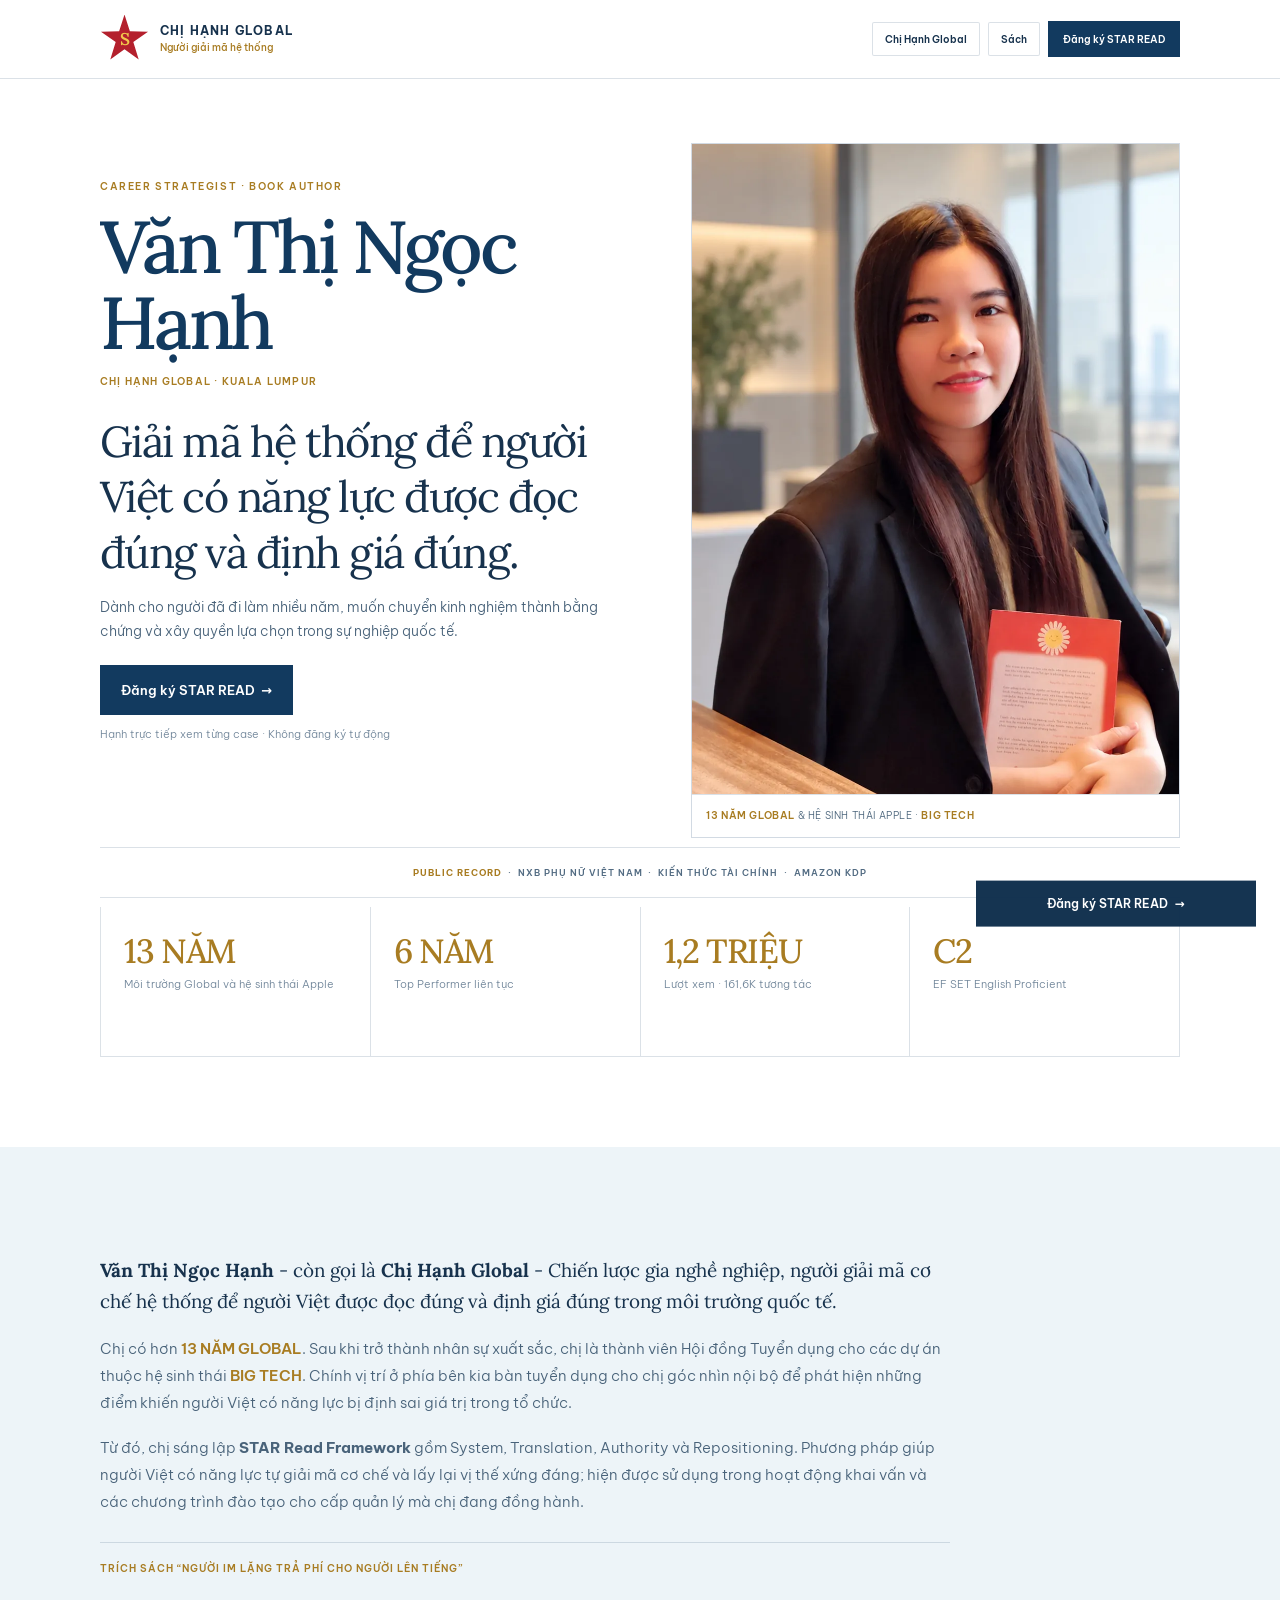
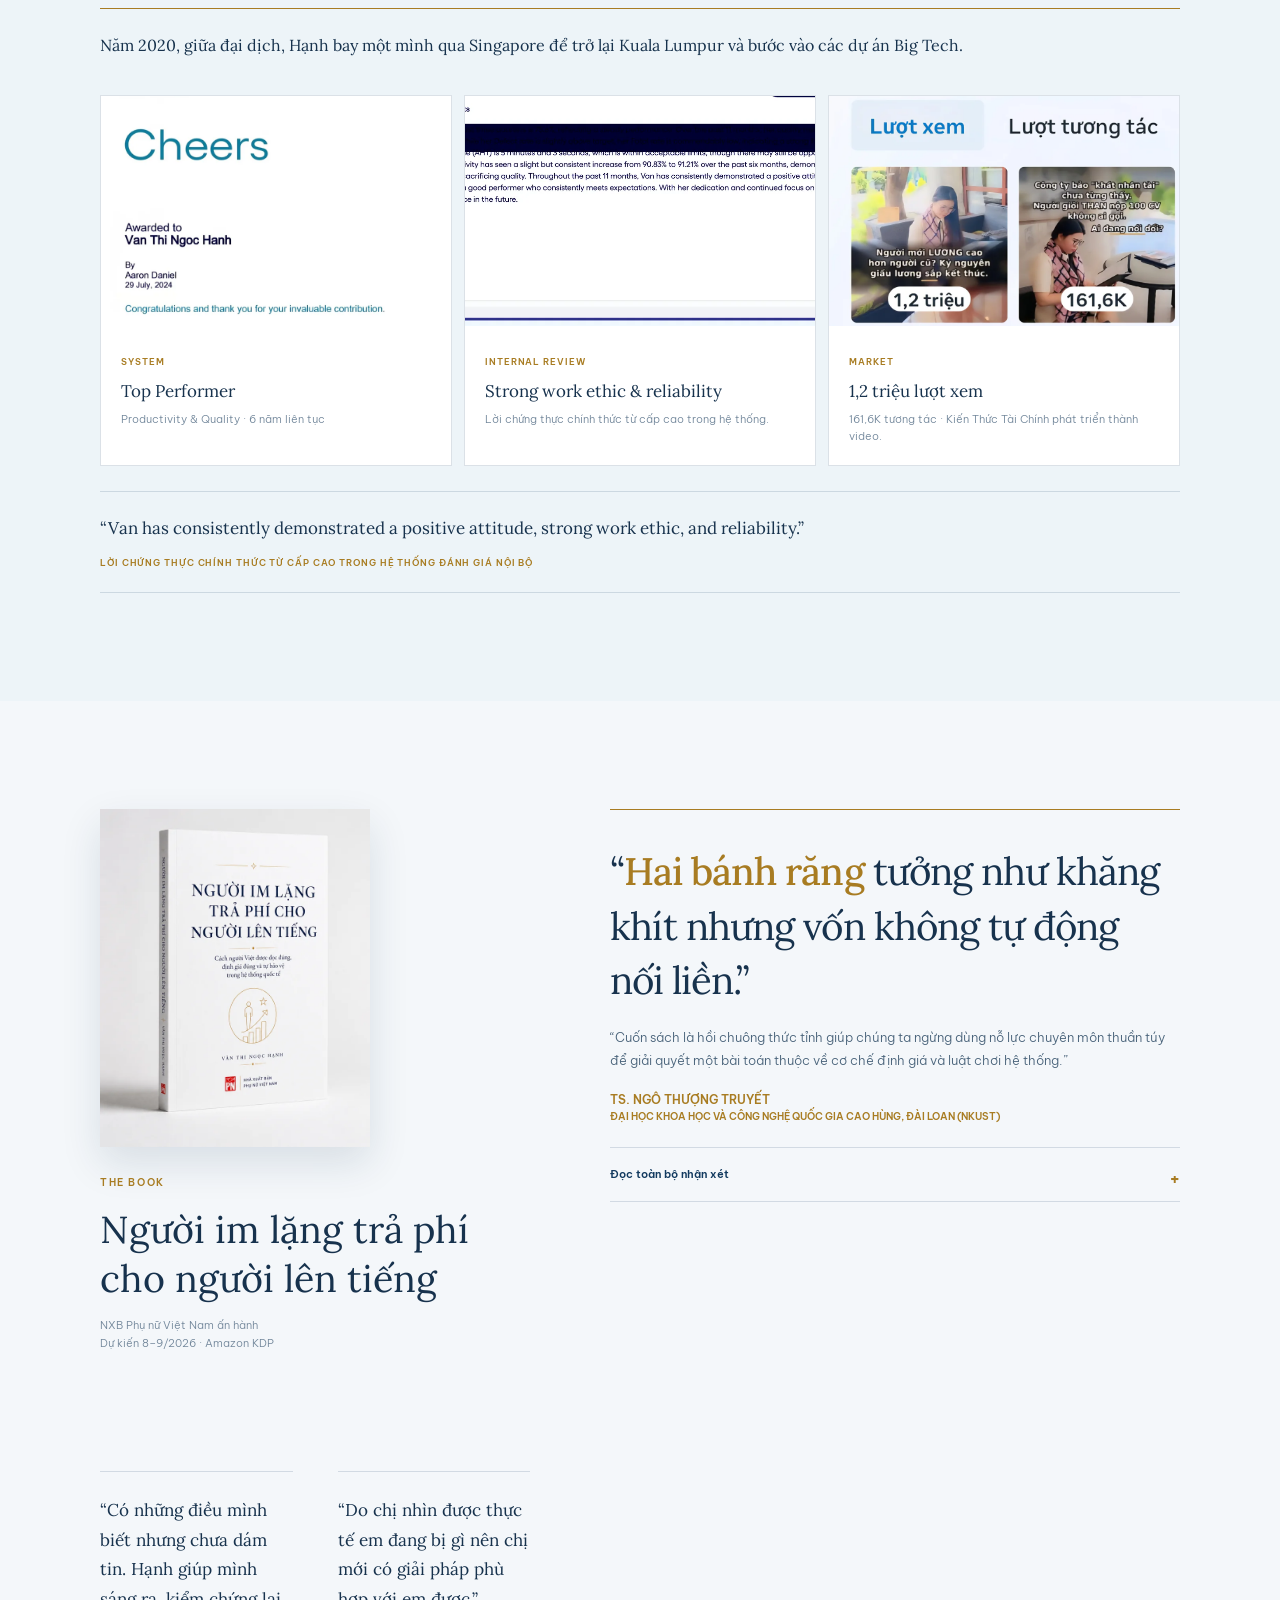
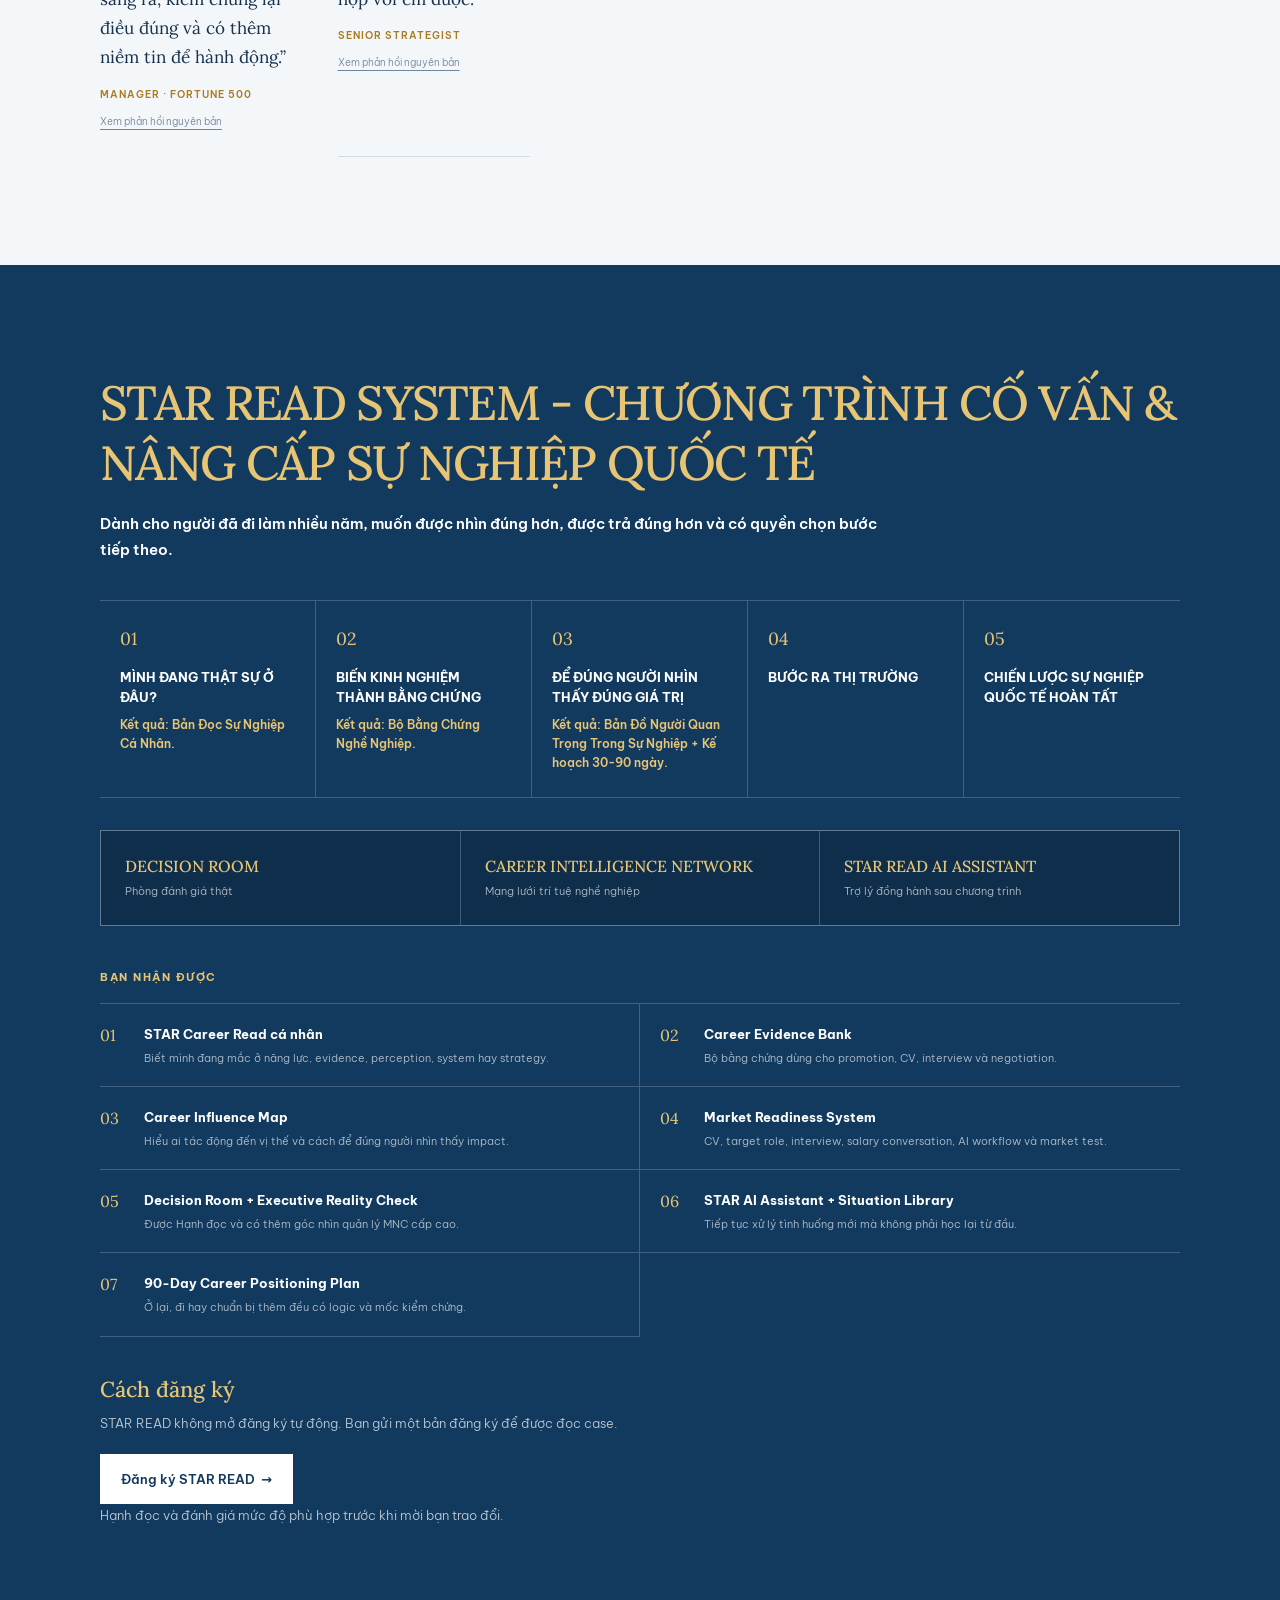
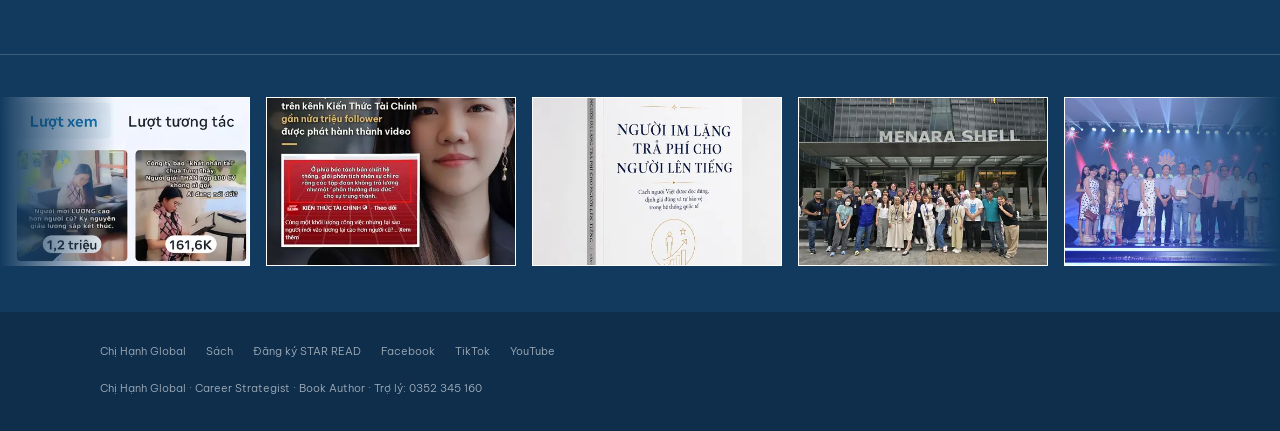
==== index.html @ fed4ba06 "Update index.html" ====
<!doctype html>
<html lang="vi">
  <head>
    <meta charset="utf-8" />
    <meta
      name="viewport"
      content="width=device-width,initial-scale=1,viewport-fit=cover"
    />
    <meta name="theme-color" content="#123A5F" />
    <title>Chị Hạnh Global · Career Strategist · Book Author</title>
    <meta
      name="description"
      content="Người giải mã cơ chế hệ thống để người Việt được đọc đúng và định giá đúng trong môi trường quốc tế."
    />
    <link rel="canonical" href="https://ngochanhvan.com/" />
    <link rel="icon" href="favicon.svg" type="image/svg+xml" />
    <link rel="icon" href="favicon.png" sizes="32x32" />
    <link rel="apple-touch-icon" href="apple-touch-icon.png" />
    <meta property="og:type" content="website" />
    <meta property="og:locale" content="vi_VN" />
    <meta property="og:site_name" content="Chị Hạnh Global" />
    <meta property="og:url" content="https://ngochanhvan.com/" />
    <meta
      property="og:title"
      content="Văn Thị Ngọc Hạnh · Chị Hạnh Global | Career Strategist"
    />
    <meta
      property="og:description"
      content="Người im lặng trả phí cho người lên tiếng. Cách người Việt được đọc đúng, định giá đúng và tự bảo vệ trong hệ thống quốc tế."
    />
    <meta property="og:image" content="https://ngochanhvan.com/og-image.jpg" />
    <meta property="og:image:width" content="1200" />
    <meta property="og:image:height" content="630" />
    <meta name="twitter:card" content="summary_large_image" />
    <link rel="preload" as="image" href="CHAN%20DUNG%20CUOI%20CUNG.webp" fetchpriority="high" />
    <link rel="preconnect" href="https://fonts.googleapis.com" />
    <link rel="preconnect" href="https://fonts.gstatic.com" crossorigin />
    <link
      href="https://fonts.googleapis.com/css2?family=Be+Vietnam+Pro:wght@300;400;500;600&family=Lora:ital,wght@0,400;0,500;1,400&display=swap"
      rel="stylesheet"
    />
    <style>
      :root {
        --navy: #123a5f;
        --deep: #0e2e4c;
        --blue: #edf4f8;
        --wash: #f4f7fa;
        --ink: #17324d;
        --body: #49637a;
        --muted: #71869a;
        --gold: #a87c22;
        --gold2: #e7c574;
        --red: #b4202d;
        --yellow: #f2c94c;
        --line: rgba(18, 58, 95, 0.15);
        --serif: "Lora", Georgia, serif;
        --sans: "Be Vietnam Pro", system-ui, sans-serif;
      }

      * {
        box-sizing: border-box;
      }

      html {
        scroll-behavior: smooth;
        -webkit-text-size-adjust: 100%;
      }

      body {
        margin: 0;
        background: #fff;
        color: var(--ink);
        font: 300 16px/1.7 var(--sans);
        -webkit-font-smoothing: antialiased;
        overflow-x: hidden;
      }

      img {
        display: block;
        max-width: 100%;
      }

      a {
        color: inherit;
      }

      :focus-visible {
        outline: 2px solid var(--gold);
        outline-offset: 3px;
      }

      .shell {
        width: min(calc(100% - 38px), 1080px);
        margin: auto;
      }

      .section {
        padding: 72px 0;
      }

      .eyebrow {
        margin: 0 0 14px;
        color: var(--gold);
        font-size: 10px;
        font-weight: 600;
        letter-spacing: 0.16em;
        text-transform: uppercase;
      }

      .title {
        margin: 0;
        font: 400 clamp(1.65rem, 7vw, 3.2rem) / 1.2 var(--serif);
        letter-spacing: -0.035em;
      }

      .lead {
        max-width: 700px;
        margin: 17px 0 0;
        color: var(--body);
        font-size: 14px;
      }

      .gold {
        color: var(--gold);
        font-weight: 600;
      }

      .btn {
        display: inline-flex;
        align-items: center;
        justify-content: center;
        min-height: 50px;
        padding: 0 20px;
        background: var(--navy);
        border: 1px solid var(--navy);
        color: #fff;
        text-decoration: none;
        font-size: 13px;
        font-weight: 600;
        white-space: nowrap;
        transition: 0.2s;
      }

      .btn:hover {
        background: #fff;
        color: var(--navy);
      }

      .navbtn {
        display: inline-flex;
        align-items: center;
        justify-content: center;
        min-height: 34px;
        padding: 0 12px;
        border: 1px solid var(--line);
        background: #fff;
        text-decoration: none;
        border-radius: 2px;
        font-size: 10px;
        font-weight: 600;
        white-space: nowrap;
      }

      .header {
        position: sticky;
        top: 0;
        z-index: 60;
        background: rgba(255, 255, 255, 0.97);
        backdrop-filter: blur(12px);
        border-bottom: 1px solid var(--line);
      }

      .head {
        min-height: 70px;
        display: flex;
        align-items: center;
        justify-content: space-between;
        gap: 12px;
      }

      .logo {
        display: flex;
        align-items: center;
        gap: 11px;
        text-decoration: none;
      }

      .star {
        position: relative;
        flex: 0 0 44px;
        width: 44px;
        height: 44px;
        background: var(--red);
        clip-path: polygon(
          50% 0,
          61% 34%,
          98% 35%,
          68% 56%,
          79% 92%,
          50% 71%,
          21% 92%,
          32% 56%,
          2% 35%,
          39% 34%
        );
        filter: drop-shadow(0 4px 7px rgba(180, 32, 45, 0.15));
      }

      .star:after {
        content: "S";
        position: absolute;
        inset: 0;
        display: grid;
        place-items: center;
        color: var(--yellow);
        font: 600 17px/1 var(--serif);
      }

      .brand strong {
        display: block;
        font-size: 11px;
        line-height: 1.2;
        letter-spacing: 0.1em;
      }

      .brand small {
        display: block;
        margin-top: 4px;
        color: var(--gold);
        font-size: 9px;
        line-height: 1.2;
        font-weight: 500;
      }

      .desktop {
        display: none;
        align-items: center;
        gap: 8px;
      }

      .desktop .btn {
        min-height: 36px;
        padding: 0 14px;
        font-size: 10px;
      }

      .mobile {
        display: flex;
        gap: 7px;
        overflow-x: auto;
        padding: 8px 19px 9px;
        border-top: 1px solid var(--line);
        scrollbar-width: none;
      }

      .mobile::-webkit-scrollbar {
        display: none;
      }

      .mobile .navbtn:last-child {
        background: var(--navy);
        border-color: var(--navy);
        color: #fff;
      }

      .hero {
        padding: 42px 0 0;
      }

      .hero-grid {
        display: grid;
        gap: 30px;
      }

      .hero-copy {
        padding-bottom: 2px;
      }

      .hero-name {
        margin: 0;
        color: var(--navy);
        font: 500 clamp(2rem, 9vw, 4.6rem) / 1.03 var(--serif);
        letter-spacing: -0.05em;
      }

      .role {
        margin: 12px 0 0;
        color: var(--gold);
        font-size: 10px;
        font-weight: 600;
        letter-spacing: 0.12em;
        text-transform: uppercase;
      }

      .hero-title {
        margin: 24px 0 0;
        font: 400 clamp(1.4rem, 6vw, 2.7rem) / 1.28 var(--serif);
        letter-spacing: -0.035em;
      }

      .hero-text {
        margin: 16px 0 0;
        color: var(--body);
        font-size: 14px;
      }

      .hero .btn {
        margin-top: 22px;
      }

      .micro {
        margin: 10px 0 0;
        color: var(--muted);
        font-size: 11px;
      }

      .portrait {
        margin: 0;
        border: 1px solid var(--line);
        background: var(--wash);
      }

      .portrait img {
        width: 100%;
        height: 470px;
        object-fit: cover;
        object-position: 50% 34%;
      }

      .portrait figcaption {
        padding: 13px 14px;
        border-top: 1px solid var(--line);
        background: #fff;
        color: var(--body);
        font-size: 10px;
        line-height: 1.55;
        text-transform: uppercase;
        letter-spacing: 0.06em;
      }

      .authority {
        padding: 0 0 68px;
      }

      .press {
        padding: 17px 0;
        border-top: 1px solid var(--line);
        border-bottom: 1px solid var(--line);
        text-align: center;
        color: #526b82;
        font-size: 9px;
        font-weight: 600;
        line-height: 1.7;
        letter-spacing: 0.11em;
        text-transform: uppercase;
      }

      .press b {
        color: var(--gold);
      }

      .metrics {
        display: grid;
        grid-template-columns: 1fr 1fr;
        border-left: 1px solid var(--line);
      }

      .metric {
        min-height: 122px;
        padding: 20px 15px;
        border-right: 1px solid var(--line);
        border-bottom: 1px solid var(--line);
      }

      .metric b {
        display: block;
        color: var(--gold);
        font: 500 1.66rem/1 var(--serif);
        letter-spacing: -0.04em;
      }

      .metric span {
        display: block;
        margin-top: 9px;
        color: var(--muted);
        font-size: 11px;
        line-height: 1.5;
      }

      .background {
        background: var(--blue);
      }

      .bio {
        max-width: 850px;
      }

      .bio p {
        margin: 0 0 18px;
        color: var(--body);
        font-size: 15px;
        line-height: 1.8;
      }

      .bio p:first-of-type {
        font: 400 1.18rem/1.65 var(--serif);
        color: var(--ink);
      }

      .source {
        margin-top: 27px !important;
        padding-top: 17px;
        border-top: 1px solid var(--line);
        color: var(--gold) !important;
        font-size: 10px !important;
        font-weight: 600;
        letter-spacing: 0.1em;
        text-transform: uppercase;
      }

      .memory {
        margin: 30px 0 0;
        padding-top: 23px;
        border-top: 1px solid var(--gold);
        font: 400 1rem/1.7 var(--serif);
      }

      .proofs {
        display: grid;
        gap: 12px;
        margin-top: 36px;
      }

      .proof {
        display: grid;
        grid-template-columns: 38% 1fr;
        min-height: 150px;
        border: 1px solid var(--line);
        background: #fff;
      }

      .proof img {
        width: 100%;
        height: 100%;
        object-fit: cover;
      }

      .proof-copy {
        padding: 16px;
      }

      .proof-copy small {
        color: var(--gold);
        font-size: 9px;
        font-weight: 600;
        letter-spacing: 0.1em;
        text-transform: uppercase;
      }

      .proof-copy b {
        display: block;
        margin-top: 7px;
        font: 400 1.06rem/1.38 var(--serif);
      }

      .proof-copy p {
        margin: 7px 0 0;
        color: var(--muted);
        font-size: 11px;
        line-height: 1.55;
      }

      .internal {
        margin: 25px 0 0;
        padding: 22px 0;
        border-top: 1px solid var(--line);
        border-bottom: 1px solid var(--line);
      }

      .internal p {
        margin: 0;
        font: 400 1.06rem/1.7 var(--serif);
      }

      .internal cite {
        display: block;
        margin-top: 12px;
        color: var(--gold);
        font-size: 9px;
        font-style: normal;
        font-weight: 600;
        letter-spacing: 0.1em;
        text-transform: uppercase;
      }

      .book {
        background: var(--wash);
      }

      .book-layout {
        display: grid;
        gap: 34px;
      }

      .book-head {
        display: grid;
        grid-template-columns: 42% 1fr;
        gap: 20px;
        align-items: start;
      }

      .cover {
        box-shadow: 0 16px 38px rgba(14, 46, 76, 0.12);
      }

      .book-title {
        margin: 0;
        font: 400 clamp(1.25rem, 5.2vw, 2.35rem) / 1.32 var(--serif);
      }

      .book-meta {
        margin: 12px 0 0;
        color: var(--muted);
        font-size: 11px;
        line-height: 1.7;
      }

      .academic {
        padding-top: 28px;
        border-top: 1px solid var(--gold);
      }

      .pull {
        margin: 0;
        font: 400 clamp(1.4rem, 5.8vw, 2.4rem) / 1.42 var(--serif);
        letter-spacing: -0.025em;
      }

      .pull strong {
        color: var(--gold);
        font-weight: 500;
      }

      .excerpt {
        margin: 18px 0 0;
        color: var(--body);
        font-size: 13px;
        line-height: 1.78;
      }

      .attr {
        margin: 19px 0 0;
      }

      .attr strong,
      .attr span {
        display: block;
        color: var(--gold);
        font-size: 12px;
        line-height: 1.55;
        font-weight: 600;
      }

      .attr span {
        font-size: 10px;
      }

      details {
        margin-top: 22px;
        border-top: 1px solid var(--line);
        border-bottom: 1px solid var(--line);
      }

      summary {
        padding: 17px 0;
        cursor: pointer;
        list-style: none;
        color: var(--navy);
        font-size: 11px;
        font-weight: 600;
      }

      summary::-webkit-details-marker {
        display: none;
      }

      summary:after {
        content: "+";
        float: right;
        color: var(--gold);
        font-size: 18px;
      }

      details[open] summary:after {
        content: "−";
      }

      .review {
        padding: 0 0 22px;
        color: var(--body);
        font-size: 13px;
        line-height: 1.78;
      }

      .review p {
        margin: 0 0 15px;
      }

      .feedbacks {
        display: grid;
        gap: 15px;
        margin-top: 38px;
      }

      .feedback {
        padding: 24px 0;
        border-top: 1px solid var(--line);
      }

      .feedback:last-child {
        border-bottom: 1px solid var(--line);
      }

      .feedback blockquote {
        margin: 0;
        font: 400 1.07rem/1.72 var(--serif);
      }

      .feedback small {
        display: block;
        margin-top: 13px;
        color: var(--gold);
        font-size: 10px;
        font-weight: 600;
        letter-spacing: 0.1em;
        text-transform: uppercase;
      }

      .feedback a {
        display: inline-block;
        margin-top: 10px;
        color: var(--muted);
        font-size: 10px;
        text-underline-offset: 4px;
      }

      .offer {
        background: var(--navy);
        color: #fff;
      }

      .offer .eyebrow {
        color: var(--gold2);
      }

      .offer .lead {
        color: rgba(255, 255, 255, 0.74);
      }

      .promise {
        display: grid;
        margin: 30px 0;
        border-top: 1px solid rgba(255, 255, 255, 0.2);
      }

      .promise div {
        padding: 19px 0;
        border-bottom: 1px solid rgba(255, 255, 255, 0.2);
      }

      .promise b {
        display: block;
        color: var(--gold2);
        font: 400 1.25rem/1 var(--serif);
      }

      .promise span {
        display: block;
        margin-top: 8px;
        color: rgba(255, 255, 255, 0.78);
        font-size: 13px;
      }

      .assets {
        margin: 0 0 24px;
        color: rgba(255, 255, 255, 0.62);
        font-size: 10px;
        line-height: 1.8;
        letter-spacing: 0.05em;
        text-transform: uppercase;
      }

      .offer .btn {
        background: #fff;
        color: var(--navy);
        border-color: #fff;
      }

      .steps {
        display: grid;
        margin-top: 30px;
        border-top: 1px solid rgba(255, 255, 255, 0.2);
      }

      .step {
        display: grid;
        grid-template-columns: 38px 1fr;
        gap: 8px;
        padding: 15px 0;
        border-bottom: 1px solid rgba(255, 255, 255, 0.2);
        font-size: 12px;
        color: rgba(255, 255, 255, 0.7);
      }

      .step b {
        color: var(--gold2);
        font-family: var(--serif);
        font-weight: 400;
      }

      .offer-note {
        margin: 12px 0 0;
        color: rgba(255, 255, 255, 0.52);
        font-size: 11px;
      }

      /* ---------- dải ảnh chạy cuối trang ---------- */
      .ribbon {
        position: relative;
        overflow: hidden;
        padding: 26px 0 30px;
        background: var(--navy);
        border-top: 1px solid rgba(255, 255, 255, 0.18);
      }

      .ribbon:after {
        content: "";
        position: absolute;
        inset: 0;
        pointer-events: none;
        background: linear-gradient(
          90deg,
          var(--navy) 0%,
          rgba(18, 58, 95, 0) 9%,
          rgba(18, 58, 95, 0) 91%,
          var(--navy) 100%
        );
      }

      .track {
        display: flex;
        gap: 10px;
        width: max-content;
        animation: slide 36s linear infinite;
      }

      .track figure {
        margin: 0;
        flex: 0 0 auto;
        width: 146px;
        overflow: hidden;
        border: 1px solid rgba(255, 255, 255, 0.22);
        background: #fff;
      }

      .track img {
        width: 100%;
        height: 97px;
        object-fit: cover;
        object-position: 50% 30%;
      }

      @keyframes slide {
        from {
          transform: translate3d(0, 0, 0);
        }

        to {
          transform: translate3d(-50%, 0, 0);
        }
      }

      footer {
        padding: 30px 0 88px;
        background: var(--deep);
        color: rgba(255, 255, 255, 0.62);
        font-size: 11px;
      }

      .links {
        display: flex;
        flex-wrap: wrap;
        gap: 12px 20px;
        margin-bottom: 18px;
      }

      .links a {
        text-decoration: none;
      }

      .sticky {
        position: fixed;
        left: 0;
        right: 0;
        bottom: 0;
        z-index: 55;
        padding: 8px 12px calc(8px + env(safe-area-inset-bottom));
        background: rgba(14, 46, 76, 0.97);
        transform: translateY(110%);
        transition: 0.3s;
      }

      .sticky.show {
        transform: none;
      }

      .sticky a {
        display: flex;
        align-items: center;
        justify-content: center;
        min-height: 46px;
        color: #fff;
        text-decoration: none;
        font-size: 12px;
        font-weight: 600;
      }

      .reveal {
        opacity: 0;
        transform: translateY(8px);
        transition:
          opacity 0.6s,
          transform 0.6s;
      }

      .reveal.in {
        opacity: 1;
        transform: none;
      }

      @media (prefers-reduced-motion: reduce) {
        html {
          scroll-behavior: auto;
        }

        .reveal {
          opacity: 1;
          transform: none;
          transition: none;
        }

        .track {
          animation: none;
        }
      }

      @media (min-width: 800px) {
        .shell {
          width: min(calc(100% - 72px), 1080px);
        }

        .section {
          padding: 108px 0;
        }

        .head {
          min-height: 78px;
        }

        .mobile {
          display: none;
        }

        .desktop {
          display: flex;
        }

        .star {
          width: 49px;
          height: 49px;
          flex-basis: 49px;
        }

        .brand strong {
          font-size: 12px;
        }

        .brand small {
          font-size: 10px;
        }

        .hero {
          padding: 64px 0 0;
        }

        .hero-grid {
          grid-template-columns: 1.03fr 0.97fr;
          align-items: center;
          gap: 72px;
        }

        .hero-copy {
          padding-bottom: 58px;
        }

        .portrait img {
          height: 650px;
        }

        .authority {
          padding-bottom: 90px;
        }

        .metrics {
          grid-template-columns: repeat(4, 1fr);
        }

        .metric {
          min-height: 150px;
          padding: 27px 23px;
        }

        .metric b {
          font-size: 2.1rem;
        }

        .proofs {
          grid-template-columns: repeat(3, 1fr);
        }

        .proof {
          display: block;
        }

        .proof img {
          height: 230px;
        }

        .proof-copy {
          padding: 20px;
        }

        .book-layout {
          grid-template-columns: 0.86fr 1.14fr;
          gap: 80px;
        }

        .book-head {
          display: block;
        }

        .cover {
          width: 270px;
          margin-bottom: 27px;
        }

        .book-title {
          font-size: 2.35rem;
        }

        .academic {
          padding-top: 34px;
        }

        .feedbacks {
          grid-template-columns: 1fr 1fr;
          gap: 45px;
        }

        .promise {
          grid-template-columns: repeat(3, 1fr);
        }

        .promise div {
          padding: 25px;
          border-right: 1px solid rgba(255, 255, 255, 0.2);
        }

        .promise div:last-child {
          border-right: 0;
        }

        .steps {
          grid-template-columns: repeat(3, 1fr);
        }

        .step {
          display: block;
          padding: 20px;
          border-right: 1px solid rgba(255, 255, 255, 0.2);
        }

        .step:last-child {
          border-right: 0;
        }

        .step b {
          display: block;
          margin-bottom: 8px;
        }

        .ribbon {
          padding: 42px 0 46px;
        }

        .track {
          gap: 16px;
        }

        .track figure {
          width: 250px;
        }

        .track img {
          height: 167px;
        }

        .sticky {
          left: auto;
          right: 24px;
          bottom: 24px;
          width: 280px;
          padding: 0;
        }

        footer {
          padding-bottom: 34px;
        }
      }

      .offer-kicker {
        margin: 0;
        color: var(--gold2);
        font: 500 clamp(1.5rem, 6.4vw, 3rem) / 1.25 var(--serif);
        letter-spacing: -0.035em;
      }

      .offer-sub {
        max-width: 800px;
        margin: 18px 0 0;
        color: #fff;
        font-size: 15px;
        font-weight: 600;
        line-height: 1.7;
      }

      .journey {
        margin-top: 38px;
        border-top: 1px solid rgba(255, 255, 255, 0.2);
      }

      .stage {
        display: grid;
        grid-template-columns: 38px 1fr;
        gap: 9px;
        padding: 22px 0;
        border-bottom: 1px solid rgba(255, 255, 255, 0.2);
      }

      .stage-no {
        color: var(--gold2);
        font: 400 1.1rem/1.35 var(--serif);
      }

      .stage h3 {
        margin: 0;
        font-size: 13px;
        line-height: 1.55;
      }

      .stage p {
        margin: 7px 0 0;
        color: var(--gold2);
        font-size: 12px;
        font-weight: 600;
        line-height: 1.6;
      }

      .privileges {
        display: grid;
        gap: 1px;
        margin: 32px 0;
        background: rgba(255, 255, 255, 0.18);
        border: 1px solid rgba(255, 255, 255, 0.18);
      }

      .privilege {
        padding: 17px;
        background: var(--deep);
      }

      .privilege b {
        display: block;
        color: var(--gold2);
        font: 500 1rem/1.45 var(--serif);
      }

      .privilege span {
        display: block;
        margin-top: 4px;
        color: rgba(255, 255, 255, 0.68);
        font-size: 11px;
      }

      .deliver-title {
        margin: 42px 0 16px;
        color: var(--gold2);
        font-size: 11px;
        letter-spacing: 0.14em;
        text-transform: uppercase;
      }

      .deliverables {
        counter-reset: item;
        margin: 0 0 34px;
        padding: 0;
        list-style: none;
        border-top: 1px solid rgba(255, 255, 255, 0.2);
      }

      .deliverables li {
        counter-increment: item;
        display: grid;
        grid-template-columns: 34px 1fr;
        gap: 10px;
        padding: 17px 0;
        border-bottom: 1px solid rgba(255, 255, 255, 0.2);
      }

      .deliverables li:before {
        content: counter(item, decimal-leading-zero);
        color: var(--gold2);
        font: 400 1rem/1.55 var(--serif);
      }

      .deliverables b {
        display: block;
        font-size: 13px;
      }

      .deliverables span {
        display: block;
        margin-top: 4px;
        color: rgba(255, 255, 255, 0.68);
        font-size: 11px;
        line-height: 1.65;
      }

      .register {
        padding-top: 4px;
      }

      .register h3 {
        margin: 0 0 8px;
        color: var(--gold2);
        font: 500 1.35rem/1.35 var(--serif);
      }

      .register p {
        margin: 0 0 20px;
        color: rgba(255, 255, 255, 0.72);
        font-size: 13px;
      }

      @media (min-width: 800px) {
        .journey {
          display: grid;
          grid-template-columns: repeat(5, 1fr);
        }

        .stage {
          display: block;
          padding: 25px 20px;
          border-right: 1px solid rgba(255, 255, 255, 0.2);
        }

        .stage:last-child {
          border-right: 0;
        }

        .stage h3 {
          margin-top: 14px;
        }

        .privileges {
          grid-template-columns: repeat(3, 1fr);
        }

        .privilege {
          padding: 24px;
        }

        .deliverables {
          display: grid;
          grid-template-columns: 1fr 1fr;
        }

        .deliverables li {
          padding: 19px 20px 19px 0;
        }

        .deliverables li:nth-child(odd) {
          border-right: 1px solid rgba(255, 255, 255, 0.2);
        }

        .deliverables li:nth-child(even) {
          padding-left: 20px;
        }

        .register {
          max-width: 680px;
        }
      }
    </style>
  </head>

  <body>
    <header class="header">
      <div class="shell head">
        <a class="logo" href="#top"
          ><span class="star" aria-hidden="true"></span
          ><span class="brand"
            ><strong>CHỊ HẠNH GLOBAL</strong
            ><small>Người giải mã hệ thống</small></span
          ></a
        >
        <nav class="desktop">
          <a class="navbtn" href="#background">Chị Hạnh Global</a
          ><a class="navbtn" href="#book">Sách</a
          ><a class="btn" href="#apply">Đăng ký STAR READ</a>
        </nav>
      </div>
      <nav class="mobile">
        <a class="navbtn" href="#background">Chị Hạnh Global</a
        ><a class="navbtn" href="#book">Sách</a
        ><a class="navbtn" href="#apply">Đăng ký STAR READ</a>
      </nav>
    </header>
    <main id="top">
      <section class="hero">
        <div class="shell hero-grid">
          <div class="hero-copy reveal">
            <p class="eyebrow">Career Strategist · Book Author</p>
            <h1 class="hero-name">Văn Thị Ngọc Hạnh</h1>
            <p class="role">Chị Hạnh Global · Kuala Lumpur</p>
            <h2 class="hero-title">
              Giải mã hệ thống để người Việt có năng lực được đọc đúng và định
              giá đúng.
            </h2>
            <p class="hero-text">
              Dành cho người đã đi làm nhiều năm, muốn chuyển kinh nghiệm thành
              bằng chứng và xây quyền lựa chọn trong sự nghiệp quốc tế.
            </p>
            <a class="btn" href="#apply">Đăng ký STAR READ&nbsp; →</a>
            <p class="micro">
              Hạnh trực tiếp xem từng case · Không đăng ký tự động
            </p>
          </div>
          <figure class="portrait reveal">
            <img
              src="CHAN%20DUNG%20CUOI%20CUNG.webp"
              alt="Chân dung Văn Thị Ngọc Hạnh"
              fetchpriority="high"
              decoding="async"
            />
            <figcaption>
              <span class="gold">13 NĂM GLOBAL</span> &amp; hệ sinh thái Apple ·
              <span class="gold">BIG TECH</span>
            </figcaption>
          </figure>
        </div>
      </section>
      <section class="authority">
        <div class="shell">
          <p class="press reveal">
            <b>Public record</b> &nbsp;·&nbsp; NXB Phụ nữ Việt Nam &nbsp;·&nbsp;
            Kiến Thức Tài Chính &nbsp;·&nbsp; Amazon KDP
          </p>
          <div class="metrics reveal">
            <div class="metric">
              <b>13 NĂM</b><span>Môi trường Global và hệ sinh thái Apple</span>
            </div>
            <div class="metric">
              <b>6 NĂM</b><span>Top Performer liên tục</span>
            </div>
            <div class="metric">
              <b>1,2 TRIỆU</b><span>Lượt xem · 161,6K tương tác</span>
            </div>
            <div class="metric">
              <b>C2</b><span>EF SET English Proficient</span>
            </div>
          </div>
        </div>
      </section>
      <section class="section background" id="background">
        <div class="shell">
          <div class="bio reveal">
            <p>
              <strong>Văn Thị Ngọc Hạnh</strong> - còn gọi là
              <strong>Chị Hạnh Global</strong> - Chiến lược gia nghề nghiệp,
              người giải mã cơ chế hệ thống để người Việt được đọc đúng và định
              giá đúng trong môi trường quốc tế.
            </p>
            <p>
              Chị có hơn <span class="gold">13 NĂM GLOBAL</span>. Sau khi trở
              thành nhân sự xuất sắc, chị là thành viên Hội đồng Tuyển dụng cho
              các dự án thuộc hệ sinh thái <span class="gold">BIG TECH</span>.
              Chính vị trí ở phía bên kia bàn tuyển dụng cho chị góc nhìn nội bộ
              để phát hiện những điểm khiến người Việt có năng lực bị định sai
              giá trị trong tổ chức.
            </p>
            <p>
              Từ đó, chị sáng lập <strong>STAR Read Framework</strong> gồm
              System, Translation, Authority và Repositioning. Phương pháp giúp
              người Việt có năng lực tự giải mã cơ chế và lấy lại vị thế xứng
              đáng; hiện được sử dụng trong hoạt động khai vấn và các chương
              trình đào tạo cho cấp quản lý mà chị đang đồng hành.
            </p>
            <p class="source">
              Trích sách “Người im lặng trả phí cho người lên tiếng”
            </p>
          </div>
          <p class="memory reveal">
            Năm 2020, giữa đại dịch, Hạnh bay một mình qua Singapore để trở lại
            Kuala Lumpur và bước vào các dự án Big Tech.
          </p>
          <div class="proofs">
            <article class="proof reveal">
              <img
                src="cheers-award.webp"
                alt="Cheers Award trao cho Văn Thị Ngọc Hạnh"
              />
              <div class="proof-copy">
                <small>System</small><b>Top Performer</b>
                <p>Productivity &amp; Quality · 6 năm liên tục</p>
              </div>
            </article>
            <article class="proof reveal">
              <img
                src="danh-gia-noi-bo.webp"
                alt="Đánh giá chính thức từ cấp cao"
              />
              <div class="proof-copy">
                <small>Internal review</small
                ><b>Strong work ethic &amp; reliability</b>
                <p>Lời chứng thực chính thức từ cấp cao trong hệ thống.</p>
              </div>
            </article>
            <article class="proof reveal">
              <img
                src="1-2-trieu-luot-xem.webp"
                alt="Bài viết đạt 1,2 triệu lượt xem"
              />
              <div class="proof-copy">
                <small>Market</small><b>1,2 triệu lượt xem</b>
                <p>
                  161,6K tương tác · Kiến Thức Tài Chính phát triển thành video.
                </p>
              </div>
            </article>
          </div>
          <blockquote class="internal reveal">
            <p>
              “Van has consistently demonstrated a positive attitude, strong
              work ethic, and reliability.”
            </p>
            <cite
              >Lời chứng thực chính thức từ cấp cao trong hệ thống đánh giá nội
              bộ</cite
            >
          </blockquote>
        </div>
      </section>
      <section class="section book" id="book">
        <div class="shell book-layout">
          <div class="book-head reveal">
            <img
              class="cover"
              src="bia-sach.webp"
              alt="Bìa sách Người im lặng trả phí cho người lên tiếng"
            />
            <div>
              <p class="eyebrow">The book</p>
              <h2 class="book-title">
                Người im lặng trả phí cho người lên tiếng
              </h2>
              <p class="book-meta">
                NXB Phụ nữ Việt Nam ấn hành<br />Dự kiến 8–9/2026 · Amazon KDP
              </p>
            </div>
          </div>
          <div class="academic reveal">
            <blockquote class="pull">
              “<strong>Hai bánh răng</strong> tưởng như khăng khít nhưng vốn
              không tự động nối liền.”
            </blockquote>
            <p class="excerpt">
              “Cuốn sách là hồi chuông thức tỉnh giúp chúng ta ngừng dùng nỗ lực
              chuyên môn thuần túy để giải quyết một bài toán thuộc về cơ chế
              định giá và luật chơi hệ thống.”
            </p>
            <p class="attr">
              <strong>TS. NGÔ THƯỢNG TRUYẾT</strong
              ><span
                >ĐẠI HỌC KHOA HỌC VÀ CÔNG NGHỆ QUỐC GIA CAO HÙNG, ĐÀI LOAN
                (NKUST)</span
              >
            </p>
            <details>
              <summary>Đọc toàn bộ nhận xét</summary>
              <div class="review">
                <p>
                  Cuốn sách này thực sự hữu ích, góc nhìn thực tế, chúc cho nó
                  đến với nhiều bạn đọc. Tôi tìm thấy sự đồng cảm sâu sắc ở
                  những phân đoạn tác giả bóc tách sự độc lập giữa hệ thống đánh
                  giá hiệu suất và hệ thống đãi ngộ của doanh nghiệp. Hai bánh
                  răng này tưởng như khăng khít nhưng vốn không tự động nối
                  liền.
                </p>
                <p>
                  Việc nhân sự giỏi im lặng làm việc, nhận thêm trách nhiệm
                  nhưng thu nhập và vị thế vẫn đứng yên là thực tế diễn ra ở bất
                  kỳ công sở nào. Cuốn sách này là hồi chuông thức tỉnh giúp
                  chúng ta ngừng dùng nỗ lực chuyên môn thuần túy để giải quyết
                  một bài toán thuộc về cơ chế định giá và luật chơi hệ thống.
                  Nó dành cho những người đi làm muốn thấu hiểu thực tế vận hành
                  của hệ thống định giá và chế độ đãi ngộ để bảo vệ năng lực
                  cũng như giành lại mức thu nhập xứng đáng của bản thân. Đồng
                  thời cũng dành cho những nhà quản lý và chuyên gia nhân sự
                  muốn nhìn rõ giá trị thực của những cống hiến thầm lặng nhằm
                  giữ chân những người giỏi nhất trước khi họ âm thầm rời đi.
                </p>
                <p>
                  Và trên hết, cuốn sách này cũng không cố biến bạn thành một
                  con người khác để thành công, mà đồng hành cùng bạn vẽ thêm
                  phần đường còn thiếu cho tấm bản đồ chăm chỉ, ngoan ngoãn vốn
                  đã dừng lại ở bìa rừng công sở. Nó không ru ngủ độc giả bằng
                  những câu chuyện dễ chịu, mà trang bị dữ liệu thực tế để người
                  giỏi tự định vị lại chiếc ghế và mức giá xứng đáng cho chính
                  mình.
                </p>
              </div>
            </details>
          </div>
          <div class="feedbacks">
            <article class="feedback reveal">
              <blockquote>
                “Có những điều mình biết nhưng chưa dám tin. Hạnh giúp mình sáng
                ra, kiểm chứng lại điều đúng và có thêm niềm tin để hành động.”
              </blockquote>
              <small>Manager · Fortune 500</small
              ><a
                href="cam-nhan-manager.webp"
                target="_blank"
                rel="noreferrer"
                >Xem phản hồi nguyên bản</a
              >
            </article>
            <article class="feedback reveal">
              <blockquote>
                “Do chị nhìn được thực tế em đang bị gì nên chị mới có giải pháp
                phù hợp với em được.”
              </blockquote>
              <small>Senior Strategist</small
              ><a
                href="cam-nhan-senior-strategist.webp"
                target="_blank"
                rel="noreferrer"
                >Xem phản hồi nguyên bản</a
              >
            </article>
          </div>
        </div>
      </section>
      <section class="section offer" id="apply">
        <div class="shell">
          <h2 class="offer-kicker reveal">
            STAR READ SYSTEM - CHƯƠNG TRÌNH CỐ VẤN &amp; NÂNG CẤP SỰ NGHIỆP QUỐC
            TẾ
          </h2>
          <p class="offer-sub reveal">
            Dành cho người đã đi làm nhiều năm, muốn được nhìn đúng hơn, được
            trả đúng hơn và có quyền chọn bước tiếp theo.
          </p>
          <div class="journey reveal">
            <article class="stage">
              <span class="stage-no">01</span>
              <div>
                <h3>MÌNH ĐANG THẬT SỰ Ở ĐÂU?</h3>
                <p>Kết quả: Bản Đọc Sự Nghiệp Cá Nhân.</p>
              </div>
            </article>
            <article class="stage">
              <span class="stage-no">02</span>
              <div>
                <h3>BIẾN KINH NGHIỆM THÀNH BẰNG CHỨNG</h3>
                <p>Kết quả: Bộ Bằng Chứng Nghề Nghiệp.</p>
              </div>
            </article>
            <article class="stage">
              <span class="stage-no">03</span>
              <div>
                <h3>ĐỂ ĐÚNG NGƯỜI NHÌN THẤY ĐÚNG GIÁ TRỊ</h3>
                <p>
                  Kết quả: Bản Đồ Người Quan Trọng Trong Sự Nghiệp + Kế hoạch
                  30-90 ngày.
                </p>
              </div>
            </article>
            <article class="stage">
              <span class="stage-no">04</span>
              <div>
                <h3>BƯỚC RA THỊ TRƯỜNG</h3>
              </div>
            </article>
            <article class="stage">
              <span class="stage-no">05</span>
              <div>
                <h3>CHIẾN LƯỢC SỰ NGHIỆP QUỐC TẾ HOÀN TẤT</h3>
              </div>
            </article>
          </div>
          <div class="privileges reveal">
            <div class="privilege">
              <b>DECISION ROOM</b><span>Phòng đánh giá thật</span>
            </div>
            <div class="privilege">
              <b>CAREER INTELLIGENCE NETWORK</b
              ><span>Mạng lưới trí tuệ nghề nghiệp</span>
            </div>
            <div class="privilege">
              <b>STAR READ AI ASSISTANT</b
              ><span>Trợ lý đồng hành sau chương trình</span>
            </div>
          </div>
          <h3 class="deliver-title reveal">Bạn nhận được</h3>
          <ol class="deliverables reveal">
            <li>
              <div>
                <b>STAR Career Read cá nhân</b
                ><span
                  >Biết mình đang mắc ở năng lực, evidence, perception, system
                  hay strategy.</span
                >
              </div>
            </li>
            <li>
              <div>
                <b>Career Evidence Bank</b
                ><span
                  >Bộ bằng chứng dùng cho promotion, CV, interview và
                  negotiation.</span
                >
              </div>
            </li>
            <li>
              <div>
                <b>Career Influence Map</b
                ><span
                  >Hiểu ai tác động đến vị thế và cách để đúng người nhìn thấy
                  impact.</span
                >
              </div>
            </li>
            <li>
              <div>
                <b>Market Readiness System</b
                ><span
                  >CV, target role, interview, salary conversation, AI workflow
                  và market test.</span
                >
              </div>
            </li>
            <li>
              <div>
                <b>Decision Room + Executive Reality Check</b
                ><span
                  >Được Hạnh đọc và có thêm góc nhìn quản lý MNC cấp cao.</span
                >
              </div>
            </li>
            <li>
              <div>
                <b>STAR AI Assistant + Situation Library</b
                ><span
                  >Tiếp tục xử lý tình huống mới mà không phải học lại từ
                  đầu.</span
                >
              </div>
            </li>
            <li>
              <div>
                <b>90-Day Career Positioning Plan</b
                ><span
                  >Ở lại, đi hay chuẩn bị thêm đều có logic và mốc kiểm
                  chứng.</span
                >
              </div>
            </li>
          </ol>
          <div class="register reveal">
            <h3>Cách đăng ký</h3>
            <p>
              STAR READ không mở đăng ký tự động. Bạn gửi một bản đăng ký để
              được đọc case.
            </p>
            <a
              class="btn"
              href="https://docs.google.com/forms/d/e/1FAIpQLSfz6Y-2GdXJlfYu5rmvJ1XiE4_j9UEW20czI6Gj9KcGnAzFmA/viewform"
              >Đăng ký STAR READ&nbsp; →</a
            >
            <p class="offer-note">
              Hạnh đọc và đánh giá mức độ phù hợp trước khi mời bạn trao đổi.
            </p>
          </div>
        </div>
      </section>
    </main>
    <div class="ribbon">
      <div class="track" id="track">
        <figure>
          <img
            loading="lazy"
            decoding="async"
            src="dai-1-luot-xem.webp"
            alt="Bài viết 1,2 triệu lượt xem"
          />
        </figure>
        <figure>
          <img
            loading="lazy"
            decoding="async"
            src="dai-2-kttc.webp"
            alt="Kiến Thức Tài Chính"
          />
        </figure>
        <figure>
          <img
            loading="lazy"
            decoding="async"
            src="dai-3-sach.webp"
            alt="Bìa sách"
          />
        </figure>
        <figure>
          <img
            loading="lazy"
            decoding="async"
            src="dai-4-menara.webp"
            alt="Menara Shell Kuala Lumpur"
          />
        </figure>
        <figure>
          <img
            loading="lazy"
            decoding="async"
            src="dai-5-vna.webp"
            alt="Vietnam Airlines"
          />
        </figure>
        <figure>
          <img
            loading="lazy"
            decoding="async"
            src="dai-6-quoc-te.webp"
            alt="Môi trường đa quốc gia"
          />
        </figure>
        <figure>
          <img
            loading="lazy"
            decoding="async"
            src="dai-7-cheers.webp"
            alt="Cheers Award"
          />
        </figure>
      </div>
    </div>
    <footer>
      <div class="shell">
        <div class="links">
          <a href="#background">Chị Hạnh Global</a><a href="#book">Sách</a
          ><a href="#apply">Đăng ký STAR READ</a
          ><a href="https://www.facebook.com/chiHanhGlobal94">Facebook</a
          ><a href="https://www.tiktok.com/@chihanh.global">TikTok</a
          ><a href="https://www.youtube.com/@ChiHanh_Global">YouTube</a>
        </div>
        <div>
          Chị Hạnh Global · Career Strategist · Book Author · Trợ lý: 0352 345
          160
        </div>
      </div>
    </footer>
    <div class="sticky" aria-hidden="true">
      <a href="#apply">Đăng ký STAR READ&nbsp; →</a>
    </div>
    <script>
      const s = document.querySelector(".sticky"),
        h = document.querySelector(".hero"),
        a = document.querySelector("#apply");
      const u = () => {
        const v =
          scrollY > h.offsetHeight * 0.72 &&
          a.getBoundingClientRect().top > innerHeight * 0.7;
        s.classList.toggle("show", v);
        s.setAttribute("aria-hidden", String(!v));
      };
      addEventListener("scroll", u, {
        passive: true,
      });
      u();
      const io = new IntersectionObserver(
        (es) =>
          es.forEach((e) => {
            if (e.isIntersecting) {
              e.target.classList.add("in");
              io.unobserve(e.target);
            }
          }),
        {
          threshold: 0.08,
        },
      );
      document.querySelectorAll(".reveal").forEach((e) => io.observe(e));

      const track = document.getElementById("track");
      if (
        track &&
        !matchMedia("(prefers-reduced-motion: reduce)").matches
      ) {
        track.innerHTML += track.innerHTML;
      }
    </script>
  </body>
</html>
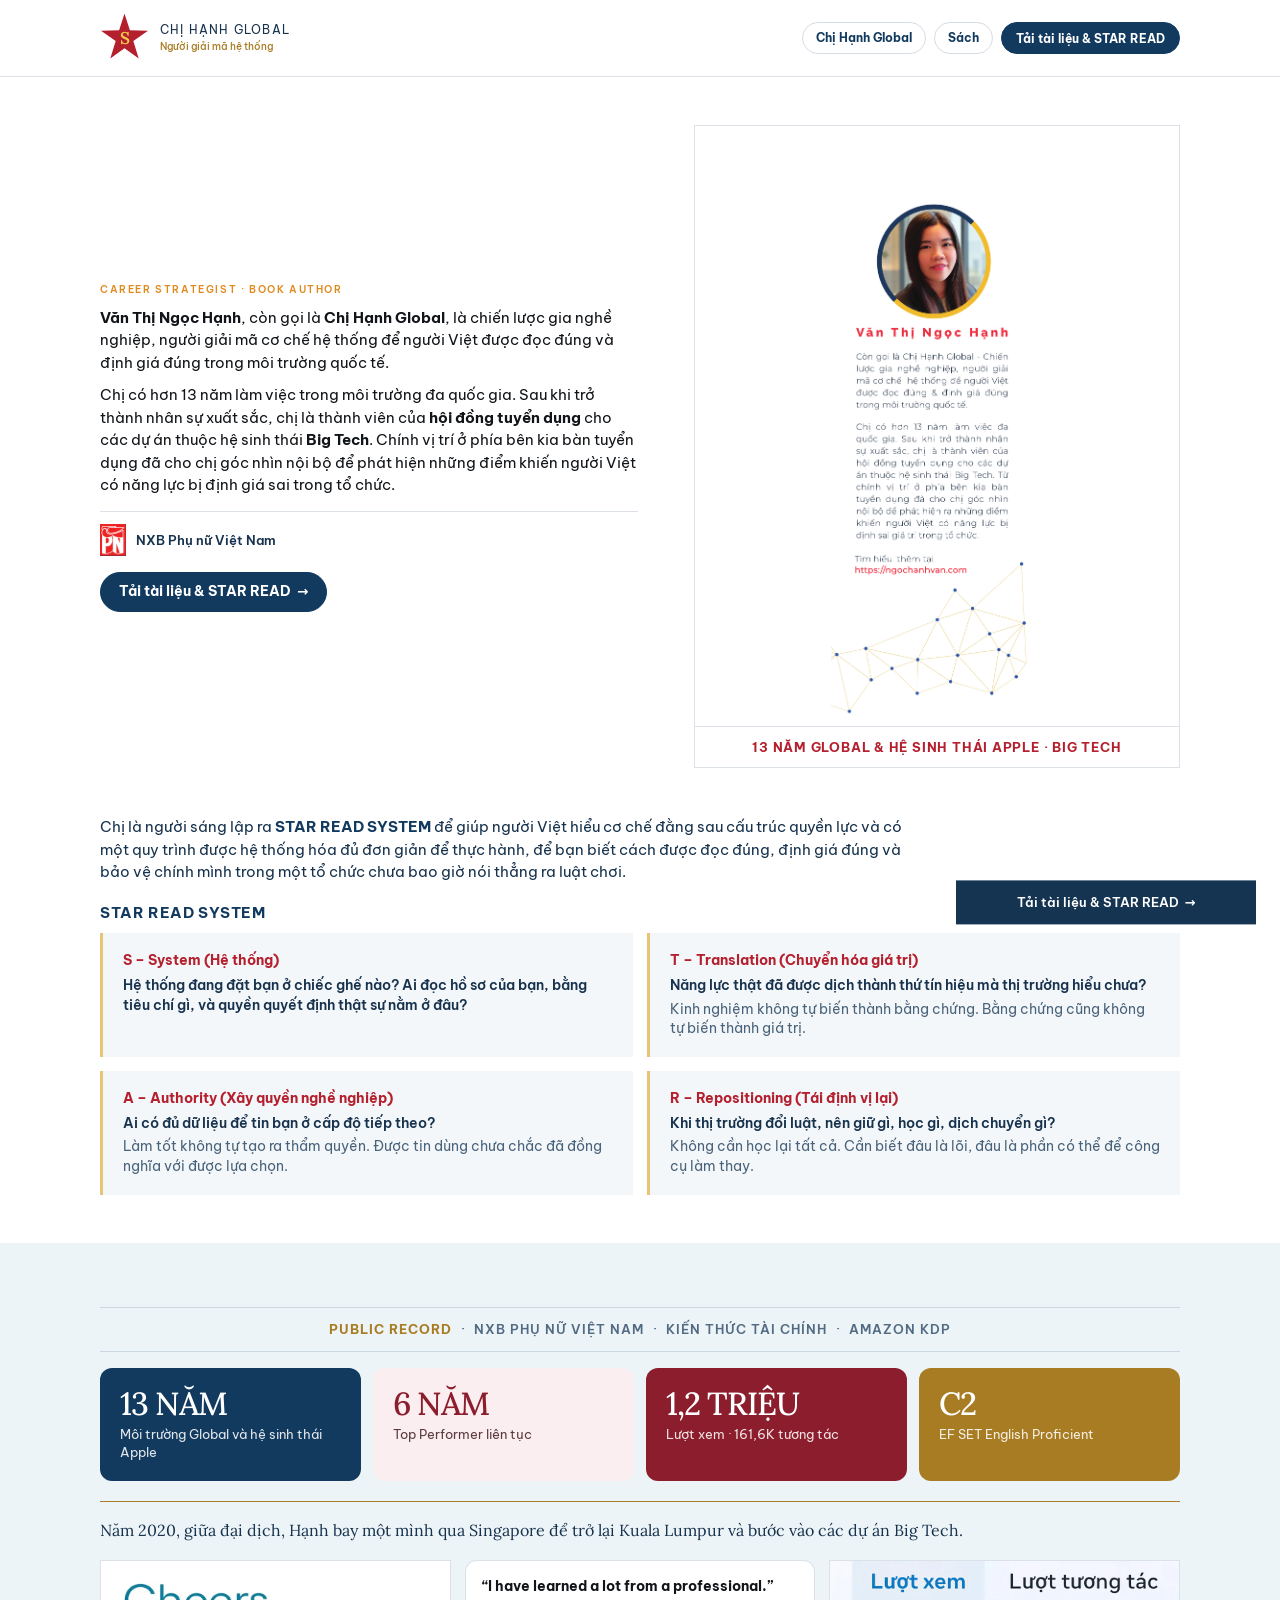
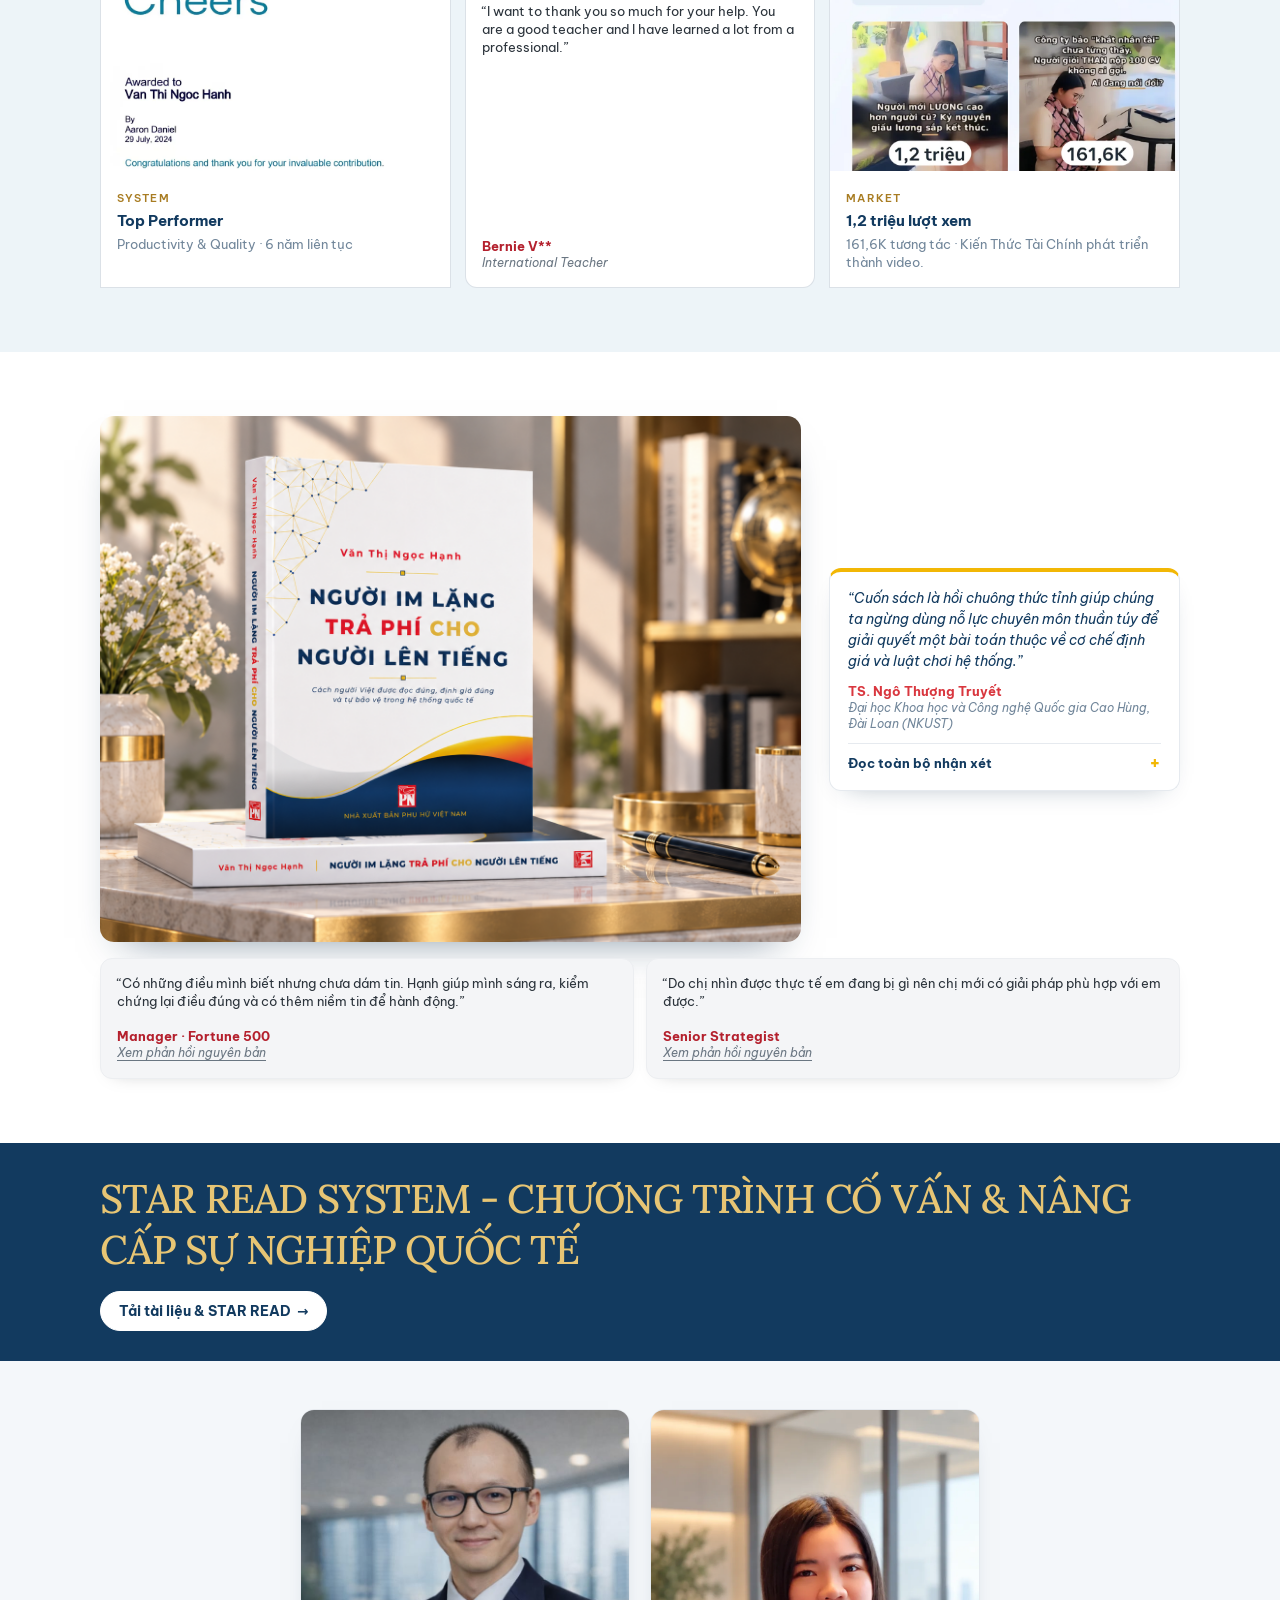
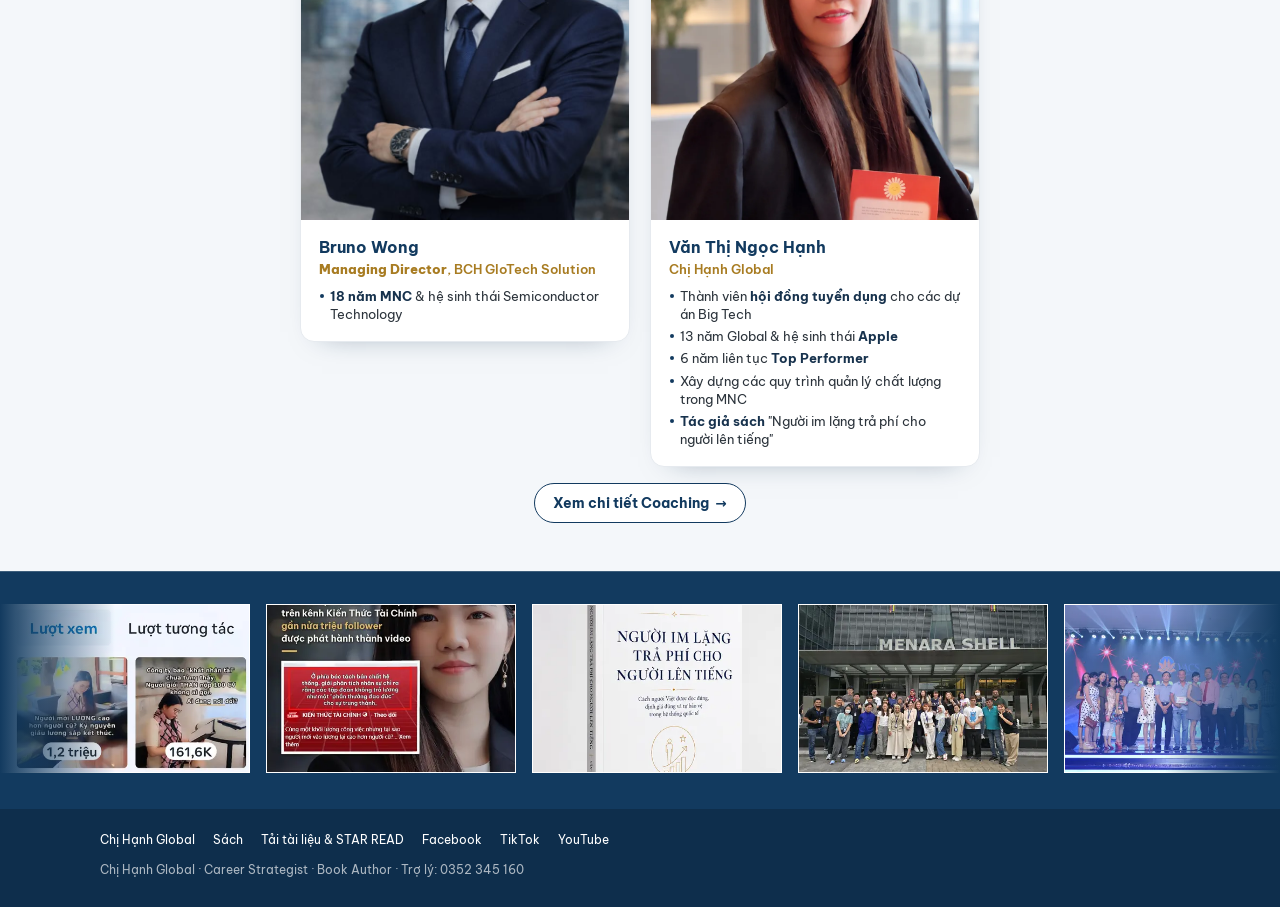
==== commit d5d071a1: "Update index.html" ====
--- a/index.html
+++ b/index.html
@@ -2,16 +2,10 @@
 <html lang="vi">
   <head>
     <meta charset="utf-8" />
-    <meta
-      name="viewport"
-      content="width=device-width,initial-scale=1,viewport-fit=cover"
-    />
+    <meta name="viewport" content="width=device-width,initial-scale=1,viewport-fit=cover" />
     <meta name="theme-color" content="#123A5F" />
     <title>Chị Hạnh Global · Career Strategist · Book Author</title>
-    <meta
-      name="description"
-      content="Người giải mã cơ chế hệ thống để người Việt được đọc đúng và định giá đúng trong môi trường quốc tế."
-    />
+    <meta name="description" content="Người giải mã cơ chế hệ thống để người Việt được đọc đúng và định giá đúng trong môi trường quốc tế." />
     <link rel="canonical" href="https://ngochanhvan.com/" />
     <link rel="icon" href="favicon.svg" type="image/svg+xml" />
     <link rel="icon" href="favicon.png" sizes="32x32" />
@@ -20,25 +14,16 @@
     <meta property="og:locale" content="vi_VN" />
     <meta property="og:site_name" content="Chị Hạnh Global" />
     <meta property="og:url" content="https://ngochanhvan.com/" />
-    <meta
-      property="og:title"
-      content="Văn Thị Ngọc Hạnh · Chị Hạnh Global | Career Strategist"
-    />
-    <meta
-      property="og:description"
-      content="Người im lặng trả phí cho người lên tiếng. Cách người Việt được đọc đúng, định giá đúng và tự bảo vệ trong hệ thống quốc tế."
-    />
+    <meta property="og:title" content="Văn Thị Ngọc Hạnh · Chị Hạnh Global | Career Strategist" />
+    <meta property="og:description" content="Người im lặng trả phí cho người lên tiếng. Cách người Việt được đọc đúng, định giá đúng và tự bảo vệ trong hệ thống quốc tế." />
     <meta property="og:image" content="https://ngochanhvan.com/og-image.jpg" />
     <meta property="og:image:width" content="1200" />
     <meta property="og:image:height" content="630" />
     <meta name="twitter:card" content="summary_large_image" />
-    <link rel="preload" as="image" href="CHAN%20DUNG%20CUOI%20CUNG.webp" fetchpriority="high" />
+    <link rel="preload" as="image" href="hinh1_tay_gap_ben_phai.png" fetchpriority="high" />
     <link rel="preconnect" href="https://fonts.googleapis.com" />
     <link rel="preconnect" href="https://fonts.gstatic.com" crossorigin />
-    <link
-      href="https://fonts.googleapis.com/css2?family=Be+Vietnam+Pro:wght@300;400;500;600&family=Lora:ital,wght@0,400;0,500;1,400&display=swap"
-      rel="stylesheet"
-    />
+    <link href="https://fonts.googleapis.com/css2?family=Be+Vietnam+Pro:ital,wght@0,300;0,400;0,500;0,600;0,700;1,400&family=Lora:ital,wght@0,400;0,500;1,400&display=swap" rel="stylesheet" />
     <style>
       :root {
         --navy: #123a5f;
@@ -56,111 +41,70 @@
         --serif: "Lora", Georgia, serif;
         --sans: "Be Vietnam Pro", system-ui, sans-serif;
       }
-
-      * {
-        box-sizing: border-box;
-      }
-
-      html {
-        scroll-behavior: smooth;
-        -webkit-text-size-adjust: 100%;
-      }
-
+      * { box-sizing: border-box; }
+      html { scroll-behavior: smooth; -webkit-text-size-adjust: 100%; }
       body {
         margin: 0;
         background: #fff;
         color: var(--ink);
-        font: 300 16px/1.7 var(--sans);
+        font: 400 14px/1.45 var(--sans);
         -webkit-font-smoothing: antialiased;
         overflow-x: hidden;
       }
-
-      img {
-        display: block;
-        max-width: 100%;
-      }
-
-      a {
-        color: inherit;
-      }
-
-      :focus-visible {
-        outline: 2px solid var(--gold);
-        outline-offset: 3px;
-      }
-
-      .shell {
-        width: min(calc(100% - 38px), 1080px);
-        margin: auto;
-      }
-
-      .section {
-        padding: 72px 0;
-      }
-
+      img { display: block; max-width: 100%; }
+      a { color: inherit; }
+      :focus-visible { outline: 2px solid var(--gold); outline-offset: 3px; }
+      .shell { width: min(calc(100% - 32px), 1080px); margin: auto; }
+      .section { padding: 36px 0; }
       .eyebrow {
-        margin: 0 0 14px;
-        color: var(--gold);
+        margin: 0 0 10px;
+        color: #e08a1e;
         font-size: 10px;
         font-weight: 600;
         letter-spacing: 0.16em;
         text-transform: uppercase;
       }
-
-      .title {
-        margin: 0;
-        font: 400 clamp(1.65rem, 7vw, 3.2rem) / 1.2 var(--serif);
-        letter-spacing: -0.035em;
-      }
-
-      .lead {
-        max-width: 700px;
-        margin: 17px 0 0;
-        color: var(--body);
-        font-size: 14px;
-      }
-
-      .gold {
-        color: var(--gold);
-        font-weight: 600;
-      }
-
+      .gold { color: var(--gold); font-weight: 600; }
+
+      /* nút */
       .btn {
         display: inline-flex;
         align-items: center;
         justify-content: center;
-        min-height: 50px;
-        padding: 0 20px;
+        min-height: 40px;
+        padding: 8px 18px;
+        border-radius: 999px;
         background: var(--navy);
         border: 1px solid var(--navy);
         color: #fff;
         text-decoration: none;
-        font-size: 13px;
-        font-weight: 600;
-        white-space: nowrap;
+        font-size: 13.5px;
+        font-weight: 700;
+        line-height: 1.25;
+        text-align: center;
         transition: 0.2s;
       }
-
-      .btn:hover {
-        background: #fff;
-        color: var(--navy);
-      }
-
+      .btn:hover { background: #fff; color: var(--navy); }
+      .btn.ghost { background: #fff; color: var(--navy); }
+      .btn.ghost:hover { background: var(--navy); color: #fff; }
       .navbtn {
         display: inline-flex;
         align-items: center;
         justify-content: center;
-        min-height: 34px;
-        padding: 0 12px;
-        border: 1px solid var(--line);
+        min-height: 32px;
+        padding: 0 13px;
+        border: 1.5px solid #d5dce4;
         background: #fff;
+        color: var(--navy);
         text-decoration: none;
-        border-radius: 2px;
-        font-size: 10px;
-        font-weight: 600;
+        border-radius: 999px;
+        font-size: 12px;
+        font-weight: 700;
         white-space: nowrap;
       }
-
+      .navbtn:hover { border-color: var(--navy); }
+
+      /* đầu trang: giữ nguyên logo và chữ cạnh logo như bản gốc */
       .header {
         position: sticky;
         top: 0;
@@ -169,43 +113,17 @@
         backdrop-filter: blur(12px);
         border-bottom: 1px solid var(--line);
       }
-
-      .head {
-        min-height: 70px;
-        display: flex;
-        align-items: center;
-        justify-content: space-between;
-        gap: 12px;
-      }
-
-      .logo {
-        display: flex;
-        align-items: center;
-        gap: 11px;
-        text-decoration: none;
-      }
-
+      .head { min-height: 64px; display: flex; align-items: center; justify-content: space-between; gap: 12px; }
+      .logo { display: flex; align-items: center; gap: 11px; text-decoration: none; }
       .star {
         position: relative;
         flex: 0 0 44px;
         width: 44px;
         height: 44px;
         background: var(--red);
-        clip-path: polygon(
-          50% 0,
-          61% 34%,
-          98% 35%,
-          68% 56%,
-          79% 92%,
-          50% 71%,
-          21% 92%,
-          32% 56%,
-          2% 35%,
-          39% 34%
-        );
+        clip-path: polygon(50% 0, 61% 34%, 98% 35%, 68% 56%, 79% 92%, 50% 71%, 21% 92%, 32% 56%, 2% 35%, 39% 34%);
         filter: drop-shadow(0 4px 7px rgba(180, 32, 45, 0.15));
       }
-
       .star:after {
         content: "S";
         position: absolute;
@@ -215,588 +133,177 @@
         color: var(--yellow);
         font: 600 17px/1 var(--serif);
       }
-
-      .brand strong {
-        display: block;
-        font-size: 11px;
-        line-height: 1.2;
-        letter-spacing: 0.1em;
-      }
-
-      .brand small {
-        display: block;
-        margin-top: 4px;
-        color: var(--gold);
-        font-size: 9px;
-        line-height: 1.2;
-        font-weight: 500;
-      }
-
-      .desktop {
-        display: none;
-        align-items: center;
-        gap: 8px;
-      }
-
-      .desktop .btn {
-        min-height: 36px;
-        padding: 0 14px;
-        font-size: 10px;
-      }
-
+      .brand strong { display: block; font-size: 11px; font-weight: 400; line-height: 1.2; letter-spacing: 0.1em; }
+      .brand small { display: block; margin-top: 4px; color: var(--gold); font-size: 9px; line-height: 1.2; font-weight: 500; }
+      .desktop { display: none; align-items: center; gap: 8px; }
+      .desktop .btn { min-height: 32px; padding: 0 14px; font-size: 12px; white-space: nowrap; border-width: 1.5px; }
       .mobile {
         display: flex;
-        gap: 7px;
-        overflow-x: auto;
-        padding: 8px 19px 9px;
+        justify-content: flex-start;
+        gap: 6px;
+        padding: 8px 16px 9px;
         border-top: 1px solid var(--line);
         scrollbar-width: none;
       }
-
-      .mobile::-webkit-scrollbar {
-        display: none;
-      }
-
-      .mobile .navbtn:last-child {
-        background: var(--navy);
-        border-color: var(--navy);
-        color: #fff;
-      }
-
-      .hero {
-        padding: 42px 0 0;
-      }
-
-      .hero-grid {
-        display: grid;
-        gap: 30px;
-      }
-
-      .hero-copy {
-        padding-bottom: 2px;
-      }
-
-      .hero-name {
-        margin: 0;
-        color: var(--navy);
-        font: 500 clamp(2rem, 9vw, 4.6rem) / 1.03 var(--serif);
-        letter-spacing: -0.05em;
-      }
-
-      .role {
-        margin: 12px 0 0;
-        color: var(--gold);
-        font-size: 10px;
-        font-weight: 600;
-        letter-spacing: 0.12em;
-        text-transform: uppercase;
-      }
-
-      .hero-title {
-        margin: 24px 0 0;
-        font: 400 clamp(1.4rem, 6vw, 2.7rem) / 1.28 var(--serif);
-        letter-spacing: -0.035em;
-      }
-
-      .hero-text {
-        margin: 16px 0 0;
-        color: var(--body);
-        font-size: 14px;
-      }
-
-      .hero .btn {
-        margin-top: 22px;
-      }
-
-      .micro {
-        margin: 10px 0 0;
-        color: var(--muted);
-        font-size: 11px;
-      }
-
-      .portrait {
-        margin: 0;
-        border: 1px solid var(--line);
-        background: var(--wash);
-      }
-
-      .portrait img {
-        width: 100%;
-        height: 470px;
-        object-fit: cover;
-        object-position: 50% 34%;
-      }
-
+      .mobile::-webkit-scrollbar { display: none; }
+      .mobile .navbtn { padding: 0 9px; font-size: 11.5px; }
+      .mobile { overflow-x: auto; }
+
+      .mobile .navbtn:last-child { background: var(--navy); border-color: var(--navy); color: #fff; }
+
+      /* hero */
+      .hero { padding: 22px 0 0; }
+      .hero-grid { display: grid; gap: 20px; }
+      .intro .eyebrow { color: #e08a1e; font-size: 10px; }
+      .intro p { margin: 0 0 10px; color: #111418; font-size: 14px; line-height: 1.5; }
+      .intro p b { color: #111418; font-weight: 700; }
+      .pub {
+        display: flex;
+        align-items: center;
+        gap: 10px;
+        margin: 14px 0 0;
+        padding-top: 12px;
+        border-top: 1px solid var(--line);
+      }
+      .pnlogo { flex: none; width: 26px; height: 32px; background: url("hinh2_mat_truoc_sach.png") no-repeat -203.2px -553.8px / 443.2px auto; }
+      .pub span { font-size: 12.5px; font-weight: 600; color: var(--ink); }
+      .hero .btn { margin-top: 16px; }
+      .portrait { margin: 0; border: 1px solid var(--line); background: #fff; }
+      .portrait img { width: auto; height: 520px; max-width: 100%; margin: 0 auto; object-fit: contain; }
       .portrait figcaption {
-        padding: 13px 14px;
+        padding: 11px 12px;
         border-top: 1px solid var(--line);
         background: #fff;
-        color: var(--body);
-        font-size: 10px;
-        line-height: 1.55;
+        color: var(--red);
+        font-size: 13px;
+        font-weight: 700;
+        line-height: 1.4;
+        text-align: center;
         text-transform: uppercase;
         letter-spacing: 0.06em;
       }
 
-      .authority {
-        padding: 0 0 68px;
-      }
-
+      /* STAR READ SYSTEM */
+      .star-read { padding: 30px 0 32px; }
+      .founder { margin: 0 0 18px; max-width: 820px; color: var(--ink); font-size: 14px; line-height: 1.5; }
+      .founder b { color: var(--navy); font-weight: 700; }
+      .srs-title { margin: 0 0 10px; color: var(--navy); font-size: 15px; font-weight: 700; letter-spacing: 0.04em; }
+      .srs { display: grid; gap: 10px; }
+      .srs article { padding: 14px 16px; background: var(--wash); border-left: 3px solid var(--gold2); }
+      .srs h3 { margin: 0 0 6px; color: var(--red); font-size: 14px; font-weight: 700; line-height: 1.35; }
+      .srs .q { margin: 0 0 4px; color: var(--ink); font-size: 13.5px; font-weight: 600; line-height: 1.45; }
+      .srs p { margin: 0; color: var(--body); font-size: 13.5px; line-height: 1.45; }
+
+      /* thành tích */
+      .achieve { background: var(--blue); }
       .press {
-        padding: 17px 0;
+        margin: 0 0 16px;
+        padding: 12px 0;
         border-top: 1px solid var(--line);
         border-bottom: 1px solid var(--line);
         text-align: center;
         color: #526b82;
-        font-size: 9px;
+        font-size: 13px;
         font-weight: 600;
-        line-height: 1.7;
-        letter-spacing: 0.11em;
+        line-height: 1.5;
+        letter-spacing: 0.08em;
         text-transform: uppercase;
       }
-
-      .press b {
-        color: var(--gold);
-      }
-
-      .metrics {
-        display: grid;
-        grid-template-columns: 1fr 1fr;
-        border-left: 1px solid var(--line);
-      }
-
-      .metric {
-        min-height: 122px;
-        padding: 20px 15px;
-        border-right: 1px solid var(--line);
-        border-bottom: 1px solid var(--line);
-      }
-
-      .metric b {
-        display: block;
-        color: var(--gold);
-        font: 500 1.66rem/1 var(--serif);
-        letter-spacing: -0.04em;
-      }
-
-      .metric span {
-        display: block;
-        margin-top: 9px;
-        color: var(--muted);
-        font-size: 11px;
-        line-height: 1.5;
-      }
-
-      .background {
-        background: var(--blue);
-      }
-
-      .bio {
-        max-width: 850px;
-      }
-
-      .bio p {
-        margin: 0 0 18px;
-        color: var(--body);
-        font-size: 15px;
-        line-height: 1.8;
-      }
-
-      .bio p:first-of-type {
-        font: 400 1.18rem/1.65 var(--serif);
-        color: var(--ink);
-      }
-
-      .source {
-        margin-top: 27px !important;
-        padding-top: 17px;
-        border-top: 1px solid var(--line);
-        color: var(--gold) !important;
-        font-size: 10px !important;
-        font-weight: 600;
-        letter-spacing: 0.1em;
-        text-transform: uppercase;
-      }
-
-      .memory {
-        margin: 30px 0 0;
-        padding-top: 23px;
-        border-top: 1px solid var(--gold);
-        font: 400 1rem/1.7 var(--serif);
-      }
-
-      .proofs {
-        display: grid;
-        gap: 12px;
-        margin-top: 36px;
-      }
-
-      .proof {
-        display: grid;
-        grid-template-columns: 38% 1fr;
-        min-height: 150px;
-        border: 1px solid var(--line);
+      .press b { color: var(--gold); }
+      .metrics { display: grid; grid-template-columns: 1fr 1fr; gap: 8px; }
+      .metric { padding: 14px; border-radius: 12px; color: #fff; }
+      .metric:nth-child(1) { background: #123a5f; }
+      .metric:nth-child(2) { background: #fbeef0; }
+      .metric:nth-child(2) b { color: #8c1d2c; }
+      .metric:nth-child(2) span { color: #5a3a40; }
+      .metric:nth-child(3) { background: #8c1d2c; }
+      .metric:nth-child(4) { background: #a87c22; }
+      .metric b { display: block; color: #fff; font: 500 1.5rem/1 var(--serif); letter-spacing: -0.03em; }
+      .metric span { display: block; margin-top: 6px; color: rgba(255, 255, 255, 0.88); font-size: 12.5px; line-height: 1.4; }
+      .memory { margin: 20px 0 0; padding-top: 16px; border-top: 1px solid var(--gold); font: 400 1rem/1.5 var(--serif); }
+      .proofs { display: grid; gap: 10px; margin-top: 18px; }
+      .proof { display: grid; grid-template-columns: 38% 1fr; min-height: 120px; border: 1px solid var(--line); background: #fff; }
+      .proof img { width: 100%; height: 100%; object-fit: cover; }
+      .proof-copy { padding: 12px 14px; }
+      .proof-copy small { color: var(--gold); font-size: 11px; font-weight: 600; letter-spacing: 0.1em; text-transform: uppercase; }
+      .proof-copy b { display: block; margin-top: 4px; color: var(--navy); font-size: 15px; font-weight: 700; line-height: 1.3; }
+      .proof-copy p { margin: 5px 0 0; color: var(--muted); font-size: 12.5px; line-height: 1.42; }
+
+      /* sách: theo gam màu bìa (trắng, navy, đỏ, vàng) */
+      .book { background: #fff; }
+      .book-grid { display: grid; gap: 14px; align-items: center; }
+      .mockup { margin: 0; border-radius: 14px; overflow: hidden; box-shadow: 0 20px 40px -24px rgba(14, 46, 76, 0.55); }
+      .mockup img { width: 100%; height: auto; }
+      .review-box {
+        padding: 16px 18px;
+        border-radius: 12px;
         background: #fff;
-      }
-
-      .proof img {
-        width: 100%;
-        height: 100%;
-        object-fit: cover;
-      }
-
-      .proof-copy {
-        padding: 16px;
-      }
-
-      .proof-copy small {
-        color: var(--gold);
-        font-size: 9px;
-        font-weight: 600;
-        letter-spacing: 0.1em;
-        text-transform: uppercase;
-      }
-
-      .proof-copy b {
-        display: block;
-        margin-top: 7px;
-        font: 400 1.06rem/1.38 var(--serif);
-      }
-
-      .proof-copy p {
-        margin: 7px 0 0;
-        color: var(--muted);
-        font-size: 11px;
-        line-height: 1.55;
-      }
-
-      .internal {
-        margin: 25px 0 0;
-        padding: 22px 0;
-        border-top: 1px solid var(--line);
-        border-bottom: 1px solid var(--line);
-      }
-
-      .internal p {
-        margin: 0;
-        font: 400 1.06rem/1.7 var(--serif);
-      }
-
-      .internal cite {
-        display: block;
-        margin-top: 12px;
-        color: var(--gold);
-        font-size: 9px;
-        font-style: normal;
-        font-weight: 600;
-        letter-spacing: 0.1em;
-        text-transform: uppercase;
-      }
-
-      .book {
-        background: var(--wash);
-      }
-
-      .book-layout {
-        display: grid;
-        gap: 34px;
-      }
-
-      .book-head {
-        display: grid;
-        grid-template-columns: 42% 1fr;
-        gap: 20px;
-        align-items: start;
-      }
-
-      .cover {
-        box-shadow: 0 16px 38px rgba(14, 46, 76, 0.12);
-      }
-
-      .book-title {
-        margin: 0;
-        font: 400 clamp(1.25rem, 5.2vw, 2.35rem) / 1.32 var(--serif);
-      }
-
-      .book-meta {
-        margin: 12px 0 0;
-        color: var(--muted);
-        font-size: 11px;
-        line-height: 1.7;
-      }
-
-      .academic {
-        padding-top: 28px;
-        border-top: 1px solid var(--gold);
-      }
-
-      .pull {
-        margin: 0;
-        font: 400 clamp(1.4rem, 5.8vw, 2.4rem) / 1.42 var(--serif);
-        letter-spacing: -0.025em;
-      }
-
-      .pull strong {
-        color: var(--gold);
-        font-weight: 500;
-      }
-
-      .excerpt {
-        margin: 18px 0 0;
-        color: var(--body);
-        font-size: 13px;
-        line-height: 1.78;
-      }
-
-      .attr {
-        margin: 19px 0 0;
-      }
-
-      .attr strong,
-      .attr span {
-        display: block;
-        color: var(--gold);
-        font-size: 12px;
-        line-height: 1.55;
-        font-weight: 600;
-      }
-
-      .attr span {
-        font-size: 10px;
-      }
-
-      details {
-        margin-top: 22px;
-        border-top: 1px solid var(--line);
-        border-bottom: 1px solid var(--line);
-      }
-
-      summary {
-        padding: 17px 0;
-        cursor: pointer;
-        list-style: none;
-        color: var(--navy);
-        font-size: 11px;
-        font-weight: 600;
-      }
-
-      summary::-webkit-details-marker {
-        display: none;
-      }
-
-      summary:after {
-        content: "+";
-        float: right;
-        color: var(--gold);
-        font-size: 18px;
-      }
-
-      details[open] summary:after {
-        content: "−";
-      }
-
-      .review {
-        padding: 0 0 22px;
-        color: var(--body);
-        font-size: 13px;
-        line-height: 1.78;
-      }
-
-      .review p {
-        margin: 0 0 15px;
-      }
-
-      .feedbacks {
-        display: grid;
-        gap: 15px;
-        margin-top: 38px;
-      }
-
-      .feedback {
-        padding: 24px 0;
-        border-top: 1px solid var(--line);
-      }
-
-      .feedback:last-child {
-        border-bottom: 1px solid var(--line);
-      }
-
-      .feedback blockquote {
-        margin: 0;
-        font: 400 1.07rem/1.72 var(--serif);
-      }
-
-      .feedback small {
-        display: block;
-        margin-top: 13px;
-        color: var(--gold);
-        font-size: 10px;
-        font-weight: 600;
-        letter-spacing: 0.1em;
-        text-transform: uppercase;
-      }
-
-      .feedback a {
-        display: inline-block;
-        margin-top: 10px;
-        color: var(--muted);
-        font-size: 10px;
-        text-underline-offset: 4px;
-      }
-
-      .offer {
-        background: var(--navy);
-        color: #fff;
-      }
-
-      .offer .eyebrow {
-        color: var(--gold2);
-      }
-
-      .offer .lead {
-        color: rgba(255, 255, 255, 0.74);
-      }
-
-      .promise {
-        display: grid;
-        margin: 30px 0;
-        border-top: 1px solid rgba(255, 255, 255, 0.2);
-      }
-
-      .promise div {
-        padding: 19px 0;
-        border-bottom: 1px solid rgba(255, 255, 255, 0.2);
-      }
-
-      .promise b {
-        display: block;
-        color: var(--gold2);
-        font: 400 1.25rem/1 var(--serif);
-      }
-
-      .promise span {
-        display: block;
-        margin-top: 8px;
-        color: rgba(255, 255, 255, 0.78);
-        font-size: 13px;
-      }
-
-      .assets {
-        margin: 0 0 24px;
-        color: rgba(255, 255, 255, 0.62);
-        font-size: 10px;
-        line-height: 1.8;
-        letter-spacing: 0.05em;
-        text-transform: uppercase;
-      }
-
-      .offer .btn {
-        background: #fff;
-        color: var(--navy);
-        border-color: #fff;
-      }
-
-      .steps {
-        display: grid;
-        margin-top: 30px;
-        border-top: 1px solid rgba(255, 255, 255, 0.2);
-      }
-
-      .step {
-        display: grid;
-        grid-template-columns: 38px 1fr;
-        gap: 8px;
-        padding: 15px 0;
-        border-bottom: 1px solid rgba(255, 255, 255, 0.2);
-        font-size: 12px;
-        color: rgba(255, 255, 255, 0.7);
-      }
-
-      .step b {
-        color: var(--gold2);
-        font-family: var(--serif);
-        font-weight: 400;
-      }
-
-      .offer-note {
-        margin: 12px 0 0;
-        color: rgba(255, 255, 255, 0.52);
-        font-size: 11px;
-      }
-
-      /* ---------- dải ảnh chạy cuối trang ---------- */
-      .ribbon {
-        position: relative;
-        overflow: hidden;
-        padding: 26px 0 30px;
-        background: var(--navy);
-        border-top: 1px solid rgba(255, 255, 255, 0.18);
-      }
-
+        border: 1px solid #e6eaef;
+        border-top: 4px solid #f2b705;
+        box-shadow: 0 10px 26px -18px rgba(14, 46, 76, 0.45);
+      }
+      .review-box .excerpt { margin: 0; color: var(--navy); font-size: 14px; font-style: italic; line-height: 1.5; }
+      .attr { margin: 10px 0 0; }
+      .attr strong { display: block; color: #d9373f; font-size: 13px; line-height: 1.4; font-weight: 700; }
+      .attr span { display: block; color: var(--muted); font-size: 11.5px; line-height: 1.4; font-style: italic; }
+      details { margin-top: 10px; border-top: 1px solid #e6eaef; }
+      summary { padding: 10px 0 2px; cursor: pointer; list-style: none; color: var(--navy); font-size: 12.5px; font-weight: 700; }
+      summary::-webkit-details-marker { display: none; }
+      summary:after { content: "+"; float: right; color: #f2b705; font-size: 18px; line-height: 1; }
+      details[open] summary:after { content: "−"; }
+      .review { padding: 6px 0 0; color: var(--body); font-size: 12.5px; line-height: 1.5; }
+      .review p { margin: 0 0 8px; }
+      /* lời chứng: giống thẻ feedback trang khóa học */
+      .tgrid { display: grid; gap: 12px; margin-top: 16px; }
+      .tc { margin: 0; background: #f4f5f7; border: 1px solid #eceef1; border-radius: 12px; padding: 16px; display: flex; flex-direction: column; gap: 8px; box-shadow: 0 6px 18px -14px rgba(17, 20, 24, 0.35); }
+      .tc p { margin: 0; font-size: 12.5px; line-height: 1.42; color: #2b333b; }
+      .tc figcaption { margin-top: auto; padding-top: 8px; font-size: 11.5px; color: #6a7682; font-style: italic; }
+      .tc figcaption b { display: block; font-size: 12.5px; font-style: normal; font-weight: 700; color: var(--red); }
+      .tc figcaption a { color: #6a7682; text-underline-offset: 3px; }
+      .tc .q { font-size: 13.5px; line-height: 1.35; font-weight: 700; color: #111418; }
+      .tc.fb { background: #fff; border-color: var(--line); box-shadow: none; }
+
+      /* STAR READ SYSTEM - chương trình */
+      .offer { background: var(--navy); color: #fff; }
+      .offer.section { padding: 30px 0; }
+      .offer-cta { margin-top: 16px; }
+      .offer-kicker { margin: 0; color: var(--gold2); font: 500 clamp(1.3rem, 5.6vw, 2.5rem) / 1.28 var(--serif); letter-spacing: -0.03em; }
+      .offer .btn { background: #fff; color: var(--navy); border-color: #fff; }
+      .offer .btn:hover { background: var(--gold2); border-color: var(--gold2); }
+
+      /* người tham vấn: 2 cột có ảnh */
+      .adv-sec { padding: 28px 0 30px; background: #f4f7fa; }
+      .adv { display: grid; grid-template-columns: 1fr 1fr; gap: 10px; align-items: start; }
+      .pcard { background: #fff; border: 1px solid #e6eaef; border-radius: 14px; overflow: hidden; box-shadow: 0 12px 28px -22px rgba(14, 46, 76, 0.5); }
+      .pcard img { width: 100%; aspect-ratio: 4 / 5; height: auto; object-fit: cover; object-position: 50% 20%; background: #e9eef3; }
+      .pcard img.ph-bruno { object-position: 53% 30%; }
+      .pcard img.ph-hanh { object-position: 50% 2%; }
+      .pcard .pc { padding: 12px 12px 14px; }
+      .pcard .nm { display: block; font-size: 14px; font-weight: 700; color: var(--navy); }
+      .pcard .r { margin: 2px 0 8px; font-size: 12px; font-weight: 600; color: var(--gold); line-height: 1.35; }
+      .pcard .r b { font-weight: 800; }
+      .pcard ul { list-style: none; margin: 0; padding: 0; display: grid; gap: 4px; }
+      .pcard li { position: relative; padding-left: 11px; font-size: 12px; line-height: 1.4; color: #2b333b; }
+      .pcard li::before { content: ""; position: absolute; left: 1px; top: 0.55em; width: 4px; height: 4px; border-radius: 50%; background: var(--navy); }
+      .pcard li b { font-weight: 700; color: var(--ink); }
+      .adv-cta { display: flex; justify-content: center; margin-top: 16px; }
+      /* dải ảnh chạy cuối trang */
+      .ribbon { position: relative; overflow: hidden; padding: 18px 0 20px; background: var(--navy); border-top: 1px solid rgba(255, 255, 255, 0.18); }
       .ribbon:after {
         content: "";
         position: absolute;
         inset: 0;
         pointer-events: none;
-        background: linear-gradient(
-          90deg,
-          var(--navy) 0%,
-          rgba(18, 58, 95, 0) 9%,
-          rgba(18, 58, 95, 0) 91%,
-          var(--navy) 100%
-        );
-      }
-
-      .track {
-        display: flex;
-        gap: 10px;
-        width: max-content;
-        animation: slide 36s linear infinite;
-      }
-
-      .track figure {
-        margin: 0;
-        flex: 0 0 auto;
-        width: 146px;
-        overflow: hidden;
-        border: 1px solid rgba(255, 255, 255, 0.22);
-        background: #fff;
-      }
-
-      .track img {
-        width: 100%;
-        height: 97px;
-        object-fit: cover;
-        object-position: 50% 30%;
-      }
-
-      @keyframes slide {
-        from {
-          transform: translate3d(0, 0, 0);
-        }
-
-        to {
-          transform: translate3d(-50%, 0, 0);
-        }
-      }
-
-      footer {
-        padding: 30px 0 88px;
-        background: var(--deep);
-        color: rgba(255, 255, 255, 0.62);
-        font-size: 11px;
-      }
-
-      .links {
-        display: flex;
-        flex-wrap: wrap;
-        gap: 12px 20px;
-        margin-bottom: 18px;
-      }
-
-      .links a {
-        text-decoration: none;
-      }
+        background: linear-gradient(90deg, var(--navy) 0%, rgba(18, 58, 95, 0) 9%, rgba(18, 58, 95, 0) 91%, var(--navy) 100%);
+      }
+      .track { display: flex; gap: 10px; width: max-content; animation: slide 36s linear infinite; }
+      .track figure { margin: 0; flex: 0 0 auto; width: 146px; overflow: hidden; border: 1px solid rgba(255, 255, 255, 0.22); background: #fff; }
+      .track img { width: 100%; height: 97px; object-fit: cover; object-position: 50% 30%; }
+      @keyframes slide { from { transform: translate3d(0, 0, 0); } to { transform: translate3d(-50%, 0, 0); } }
+
+      footer { padding: 22px 0 84px; background: var(--deep); color: rgba(255, 255, 255, 0.66); font-size: 12px; line-height: 1.5; }
+      .links { display: flex; flex-wrap: wrap; gap: 10px 18px; margin-bottom: 12px; }
+      .links a { text-decoration: none; color: #fff; }
 
       .sticky {
         position: fixed;
@@ -809,407 +316,55 @@
         transform: translateY(110%);
         transition: 0.3s;
       }
-
-      .sticky.show {
-        transform: none;
-      }
-
-      .sticky a {
-        display: flex;
-        align-items: center;
-        justify-content: center;
-        min-height: 46px;
-        color: #fff;
-        text-decoration: none;
-        font-size: 12px;
-        font-weight: 600;
-      }
-
-      .reveal {
-        opacity: 0;
-        transform: translateY(8px);
-        transition:
-          opacity 0.6s,
-          transform 0.6s;
-      }
-
-      .reveal.in {
-        opacity: 1;
-        transform: none;
-      }
-
+      .sticky.show { transform: none; }
+      .sticky a { display: flex; align-items: center; justify-content: center; min-height: 44px; color: #fff; text-decoration: none; font-size: 13px; font-weight: 600; }
+
+      .reveal { opacity: 0; transform: translateY(8px); transition: opacity 0.6s, transform 0.6s; }
+      .reveal.in { opacity: 1; transform: none; }
       @media (prefers-reduced-motion: reduce) {
-        html {
-          scroll-behavior: auto;
-        }
-
-        .reveal {
-          opacity: 1;
-          transform: none;
-          transition: none;
-        }
-
-        .track {
-          animation: none;
-        }
+        html { scroll-behavior: auto; }
+        .reveal { opacity: 1; transform: none; transition: none; }
+        .track { animation: none; }
       }
 
       @media (min-width: 800px) {
-        .shell {
-          width: min(calc(100% - 72px), 1080px);
-        }
-
-        .section {
-          padding: 108px 0;
-        }
-
-        .head {
-          min-height: 78px;
-        }
-
-        .mobile {
-          display: none;
-        }
-
-        .desktop {
-          display: flex;
-        }
-
-        .star {
-          width: 49px;
-          height: 49px;
-          flex-basis: 49px;
-        }
-
-        .brand strong {
-          font-size: 12px;
-        }
-
-        .brand small {
-          font-size: 10px;
-        }
-
-        .hero {
-          padding: 64px 0 0;
-        }
-
-        .hero-grid {
-          grid-template-columns: 1.03fr 0.97fr;
-          align-items: center;
-          gap: 72px;
-        }
-
-        .hero-copy {
-          padding-bottom: 58px;
-        }
-
-        .portrait img {
-          height: 650px;
-        }
-
-        .authority {
-          padding-bottom: 90px;
-        }
-
-        .metrics {
-          grid-template-columns: repeat(4, 1fr);
-        }
-
-        .metric {
-          min-height: 150px;
-          padding: 27px 23px;
-        }
-
-        .metric b {
-          font-size: 2.1rem;
-        }
-
-        .proofs {
-          grid-template-columns: repeat(3, 1fr);
-        }
-
-        .proof {
-          display: block;
-        }
-
-        .proof img {
-          height: 230px;
-        }
-
-        .proof-copy {
-          padding: 20px;
-        }
-
-        .book-layout {
-          grid-template-columns: 0.86fr 1.14fr;
-          gap: 80px;
-        }
-
-        .book-head {
-          display: block;
-        }
-
-        .cover {
-          width: 270px;
-          margin-bottom: 27px;
-        }
-
-        .book-title {
-          font-size: 2.35rem;
-        }
-
-        .academic {
-          padding-top: 34px;
-        }
-
-        .feedbacks {
-          grid-template-columns: 1fr 1fr;
-          gap: 45px;
-        }
-
-        .promise {
-          grid-template-columns: repeat(3, 1fr);
-        }
-
-        .promise div {
-          padding: 25px;
-          border-right: 1px solid rgba(255, 255, 255, 0.2);
-        }
-
-        .promise div:last-child {
-          border-right: 0;
-        }
-
-        .steps {
-          grid-template-columns: repeat(3, 1fr);
-        }
-
-        .step {
-          display: block;
-          padding: 20px;
-          border-right: 1px solid rgba(255, 255, 255, 0.2);
-        }
-
-        .step:last-child {
-          border-right: 0;
-        }
-
-        .step b {
-          display: block;
-          margin-bottom: 8px;
-        }
-
-        .ribbon {
-          padding: 42px 0 46px;
-        }
-
-        .track {
-          gap: 16px;
-        }
-
-        .track figure {
-          width: 250px;
-        }
-
-        .track img {
-          height: 167px;
-        }
-
-        .sticky {
-          left: auto;
-          right: 24px;
-          bottom: 24px;
-          width: 280px;
-          padding: 0;
-        }
-
-        footer {
-          padding-bottom: 34px;
-        }
-      }
-
-      .offer-kicker {
-        margin: 0;
-        color: var(--gold2);
-        font: 500 clamp(1.5rem, 6.4vw, 3rem) / 1.25 var(--serif);
-        letter-spacing: -0.035em;
-      }
-
-      .offer-sub {
-        max-width: 800px;
-        margin: 18px 0 0;
-        color: #fff;
-        font-size: 15px;
-        font-weight: 600;
-        line-height: 1.7;
-      }
-
-      .journey {
-        margin-top: 38px;
-        border-top: 1px solid rgba(255, 255, 255, 0.2);
-      }
-
-      .stage {
-        display: grid;
-        grid-template-columns: 38px 1fr;
-        gap: 9px;
-        padding: 22px 0;
-        border-bottom: 1px solid rgba(255, 255, 255, 0.2);
-      }
-
-      .stage-no {
-        color: var(--gold2);
-        font: 400 1.1rem/1.35 var(--serif);
-      }
-
-      .stage h3 {
-        margin: 0;
-        font-size: 13px;
-        line-height: 1.55;
-      }
-
-      .stage p {
-        margin: 7px 0 0;
-        color: var(--gold2);
-        font-size: 12px;
-        font-weight: 600;
-        line-height: 1.6;
-      }
-
-      .privileges {
-        display: grid;
-        gap: 1px;
-        margin: 32px 0;
-        background: rgba(255, 255, 255, 0.18);
-        border: 1px solid rgba(255, 255, 255, 0.18);
-      }
-
-      .privilege {
-        padding: 17px;
-        background: var(--deep);
-      }
-
-      .privilege b {
-        display: block;
-        color: var(--gold2);
-        font: 500 1rem/1.45 var(--serif);
-      }
-
-      .privilege span {
-        display: block;
-        margin-top: 4px;
-        color: rgba(255, 255, 255, 0.68);
-        font-size: 11px;
-      }
-
-      .deliver-title {
-        margin: 42px 0 16px;
-        color: var(--gold2);
-        font-size: 11px;
-        letter-spacing: 0.14em;
-        text-transform: uppercase;
-      }
-
-      .deliverables {
-        counter-reset: item;
-        margin: 0 0 34px;
-        padding: 0;
-        list-style: none;
-        border-top: 1px solid rgba(255, 255, 255, 0.2);
-      }
-
-      .deliverables li {
-        counter-increment: item;
-        display: grid;
-        grid-template-columns: 34px 1fr;
-        gap: 10px;
-        padding: 17px 0;
-        border-bottom: 1px solid rgba(255, 255, 255, 0.2);
-      }
-
-      .deliverables li:before {
-        content: counter(item, decimal-leading-zero);
-        color: var(--gold2);
-        font: 400 1rem/1.55 var(--serif);
-      }
-
-      .deliverables b {
-        display: block;
-        font-size: 13px;
-      }
-
-      .deliverables span {
-        display: block;
-        margin-top: 4px;
-        color: rgba(255, 255, 255, 0.68);
-        font-size: 11px;
-        line-height: 1.65;
-      }
-
-      .register {
-        padding-top: 4px;
-      }
-
-      .register h3 {
-        margin: 0 0 8px;
-        color: var(--gold2);
-        font: 500 1.35rem/1.35 var(--serif);
-      }
-
-      .register p {
-        margin: 0 0 20px;
-        color: rgba(255, 255, 255, 0.72);
-        font-size: 13px;
-      }
-
-      @media (min-width: 800px) {
-        .journey {
-          display: grid;
-          grid-template-columns: repeat(5, 1fr);
-        }
-
-        .stage {
-          display: block;
-          padding: 25px 20px;
-          border-right: 1px solid rgba(255, 255, 255, 0.2);
-        }
-
-        .stage:last-child {
-          border-right: 0;
-        }
-
-        .stage h3 {
-          margin-top: 14px;
-        }
-
-        .privileges {
-          grid-template-columns: repeat(3, 1fr);
-        }
-
-        .privilege {
-          padding: 24px;
-        }
-
-        .deliverables {
-          display: grid;
-          grid-template-columns: 1fr 1fr;
-        }
-
-        .deliverables li {
-          padding: 19px 20px 19px 0;
-        }
-
-        .deliverables li:nth-child(odd) {
-          border-right: 1px solid rgba(255, 255, 255, 0.2);
-        }
-
-        .deliverables li:nth-child(even) {
-          padding-left: 20px;
-        }
-
-        .register {
-          max-width: 680px;
-        }
+        .shell { width: min(calc(100% - 72px), 1080px); }
+        .section { padding: 64px 0; }
+        .head { min-height: 76px; }
+        .mobile { display: none; }
+        .desktop { display: flex; }
+        .star { width: 49px; height: 49px; flex-basis: 49px; }
+        .brand strong { font-size: 12px; }
+        .brand small { font-size: 10px; }
+        .hero { padding: 48px 0 0; }
+        .hero-grid { grid-template-columns: 1.05fr 0.95fr; align-items: center; gap: 56px; }
+        .intro p { font-size: 15px; }
+        .portrait img { height: 600px; }
+        .star-read { padding: 48px 0; }
+        .founder { font-size: 15px; }
+        .srs { grid-template-columns: 1fr 1fr; gap: 14px; }
+        .srs article { padding: 18px 20px; }
+        .metrics { grid-template-columns: repeat(4, 1fr); }
+        .metrics { gap: 12px; }
+        .metric { padding: 20px; }
+        .metric b { font-size: 2rem; }
+        .proofs { grid-template-columns: repeat(3, 1fr); gap: 14px; }
+        .proof { display: block; }
+        .proof img { height: 210px; }
+        .proof-copy { padding: 16px; }
+        .book-grid { grid-template-columns: 2fr 1fr; gap: 28px; }
+        .tgrid { grid-template-columns: 1fr 1fr; }
+        .adv-sec { padding: 48px 0; }
+        .adv { gap: 20px; max-width: 680px; margin: 0 auto; }
+        .pcard .pc { padding: 16px 18px 18px; }
+        .pcard .nm { font-size: 16px; }
+        .pcard .r, .pcard li { font-size: 13px; }
+        .ribbon { padding: 32px 0 36px; }
+        .track { gap: 16px; }
+        .track figure { width: 250px; }
+        .track img { height: 167px; }
+        .sticky { left: auto; right: 24px; bottom: 24px; width: 300px; padding: 0; }
+        footer { padding-bottom: 28px; }
       }
     </style>
   </head>
@@ -1219,515 +374,224 @@
       <div class="shell head">
         <a class="logo" href="#top"
           ><span class="star" aria-hidden="true"></span
-          ><span class="brand"
-            ><strong>CHỊ HẠNH GLOBAL</strong
-            ><small>Người giải mã hệ thống</small></span
-          ></a
+          ><span class="brand"><strong>CHỊ HẠNH GLOBAL</strong><small>Người giải mã hệ thống</small></span></a
         >
         <nav class="desktop">
-          <a class="navbtn" href="#background">Chị Hạnh Global</a
-          ><a class="navbtn" href="#book">Sách</a
-          ><a class="btn" href="#apply">Đăng ký STAR READ</a>
+          <a class="navbtn" href="khoa-hoc.html">Chị Hạnh Global</a
+          ><a class="navbtn" href="khoa-hoc.html#sach">Sách</a
+          ><a class="btn" href="khoa-hoc.html">Tải tài liệu &amp; STAR READ</a>
         </nav>
       </div>
       <nav class="mobile">
-        <a class="navbtn" href="#background">Chị Hạnh Global</a
-        ><a class="navbtn" href="#book">Sách</a
-        ><a class="navbtn" href="#apply">Đăng ký STAR READ</a>
+        <a class="navbtn" href="khoa-hoc.html">Chị Hạnh Global</a
+        ><a class="navbtn" href="khoa-hoc.html#sach">Sách</a
+        ><a class="navbtn" href="khoa-hoc.html">Tải tài liệu &amp; STAR READ</a>
       </nav>
     </header>
+
     <main id="top">
+      <!-- 1. Giới thiệu -->
       <section class="hero">
         <div class="shell hero-grid">
-          <div class="hero-copy reveal">
+          <div class="intro reveal">
             <p class="eyebrow">Career Strategist · Book Author</p>
-            <h1 class="hero-name">Văn Thị Ngọc Hạnh</h1>
-            <p class="role">Chị Hạnh Global · Kuala Lumpur</p>
-            <h2 class="hero-title">
-              Giải mã hệ thống để người Việt có năng lực được đọc đúng và định
-              giá đúng.
-            </h2>
-            <p class="hero-text">
-              Dành cho người đã đi làm nhiều năm, muốn chuyển kinh nghiệm thành
-              bằng chứng và xây quyền lựa chọn trong sự nghiệp quốc tế.
-            </p>
-            <a class="btn" href="#apply">Đăng ký STAR READ&nbsp; →</a>
-            <p class="micro">
-              Hạnh trực tiếp xem từng case · Không đăng ký tự động
-            </p>
-          </div>
-          <figure class="portrait reveal">
-            <img
-              src="CHAN%20DUNG%20CUOI%20CUNG.webp"
-              alt="Chân dung Văn Thị Ngọc Hạnh"
-              fetchpriority="high"
-              decoding="async"
-            />
-            <figcaption>
-              <span class="gold">13 NĂM GLOBAL</span> &amp; hệ sinh thái Apple ·
-              <span class="gold">BIG TECH</span>
-            </figcaption>
-          </figure>
-        </div>
-      </section>
-      <section class="authority">
-        <div class="shell">
-          <p class="press reveal">
-            <b>Public record</b> &nbsp;·&nbsp; NXB Phụ nữ Việt Nam &nbsp;·&nbsp;
-            Kiến Thức Tài Chính &nbsp;·&nbsp; Amazon KDP
-          </p>
-          <div class="metrics reveal">
-            <div class="metric">
-              <b>13 NĂM</b><span>Môi trường Global và hệ sinh thái Apple</span>
-            </div>
-            <div class="metric">
-              <b>6 NĂM</b><span>Top Performer liên tục</span>
-            </div>
-            <div class="metric">
-              <b>1,2 TRIỆU</b><span>Lượt xem · 161,6K tương tác</span>
-            </div>
-            <div class="metric">
-              <b>C2</b><span>EF SET English Proficient</span>
-            </div>
-          </div>
-        </div>
-      </section>
-      <section class="section background" id="background">
-        <div class="shell">
-          <div class="bio reveal">
             <p>
-              <strong>Văn Thị Ngọc Hạnh</strong> - còn gọi là
-              <strong>Chị Hạnh Global</strong> - Chiến lược gia nghề nghiệp,
-              người giải mã cơ chế hệ thống để người Việt được đọc đúng và định
-              giá đúng trong môi trường quốc tế.
+              <b>Văn Thị Ngọc Hạnh</b>, còn gọi là <b>Chị Hạnh Global</b>, là chiến lược gia nghề nghiệp, người giải mã cơ chế hệ thống để người Việt được đọc đúng và định giá đúng trong môi trường quốc tế.
             </p>
             <p>
-              Chị có hơn <span class="gold">13 NĂM GLOBAL</span>. Sau khi trở
-              thành nhân sự xuất sắc, chị là thành viên Hội đồng Tuyển dụng cho
-              các dự án thuộc hệ sinh thái <span class="gold">BIG TECH</span>.
-              Chính vị trí ở phía bên kia bàn tuyển dụng cho chị góc nhìn nội bộ
-              để phát hiện những điểm khiến người Việt có năng lực bị định sai
-              giá trị trong tổ chức.
+              Chị có hơn 13 năm làm việc trong môi trường đa quốc gia. Sau khi trở thành nhân sự xuất sắc, chị là thành viên của <b>hội đồng tuyển dụng</b> cho các dự án thuộc hệ sinh thái <b>Big Tech</b>. Chính vị trí ở phía bên kia bàn tuyển dụng đã cho chị góc nhìn nội bộ để phát hiện những điểm khiến người Việt có năng lực bị định giá sai trong tổ chức.
             </p>
-            <p>
-              Từ đó, chị sáng lập <strong>STAR Read Framework</strong> gồm
-              System, Translation, Authority và Repositioning. Phương pháp giúp
-              người Việt có năng lực tự giải mã cơ chế và lấy lại vị thế xứng
-              đáng; hiện được sử dụng trong hoạt động khai vấn và các chương
-              trình đào tạo cho cấp quản lý mà chị đang đồng hành.
-            </p>
-            <p class="source">
-              Trích sách “Người im lặng trả phí cho người lên tiếng”
-            </p>
-          </div>
-          <p class="memory reveal">
-            Năm 2020, giữa đại dịch, Hạnh bay một mình qua Singapore để trở lại
-            Kuala Lumpur và bước vào các dự án Big Tech.
+            <div class="pub">
+              <span class="pnlogo" role="img" aria-label="Logo NXB Phụ nữ Việt Nam"></span>
+              <span>NXB Phụ nữ Việt Nam</span>
+            </div>
+            <a class="btn" href="khoa-hoc.html">Tải tài liệu &amp; STAR READ&nbsp; →</a>
+          </div>
+          <figure class="portrait reveal">
+            <img src="hinh1_tay_gap_ben_phai.png" alt="Tay gấp bìa trước sách: Văn Thị Ngọc Hạnh" width="878" height="2493" fetchpriority="high" decoding="async" />
+            <figcaption>13 NĂM GLOBAL &amp; hệ sinh thái Apple · BIG TECH</figcaption>
+          </figure>
+        </div>
+      </section>
+
+      <!-- 2. STAR READ SYSTEM -->
+      <section class="star-read" id="star-read">
+        <div class="shell">
+          <p class="founder reveal">
+            Chị là người sáng lập ra <b>STAR READ SYSTEM</b> để giúp người Việt hiểu cơ chế đằng sau cấu trúc quyền lực và có một quy trình được hệ thống hóa đủ đơn giản để thực hành, để bạn biết cách được đọc đúng, định giá đúng và bảo vệ chính mình trong một tổ chức chưa bao giờ nói thẳng ra luật chơi.
           </p>
+          <h2 class="srs-title reveal">STAR READ SYSTEM</h2>
+          <div class="srs reveal">
+            <article>
+              <h3>S – System (Hệ thống)</h3>
+              <p class="q">Hệ thống đang đặt bạn ở chiếc ghế nào? Ai đọc hồ sơ của bạn, bằng tiêu chí gì, và quyền quyết định thật sự nằm ở đâu?</p>
+            </article>
+            <article>
+              <h3>T – Translation (Chuyển hóa giá trị)</h3>
+              <p class="q">Năng lực thật đã được dịch thành thứ tín hiệu mà thị trường hiểu chưa?</p>
+              <p>Kinh nghiệm không tự biến thành bằng chứng. Bằng chứng cũng không tự biến thành giá trị.</p>
+            </article>
+            <article>
+              <h3>A – Authority (Xây quyền nghề nghiệp)</h3>
+              <p class="q">Ai có đủ dữ liệu để tin bạn ở cấp độ tiếp theo?</p>
+              <p>Làm tốt không tự tạo ra thẩm quyền. Được tin dùng chưa chắc đã đồng nghĩa với được lựa chọn.</p>
+            </article>
+            <article>
+              <h3>R – Repositioning (Tái định vị lại)</h3>
+              <p class="q">Khi thị trường đổi luật, nên giữ gì, học gì, dịch chuyển gì?</p>
+              <p>Không cần học lại tất cả. Cần biết đâu là lõi, đâu là phần có thể để công cụ làm thay.</p>
+            </article>
+          </div>
+        </div>
+      </section>
+
+      <!-- 3. Thành tích trong MNC -->
+      <section class="section achieve" id="background">
+        <div class="shell">
+          <p class="press reveal"><b>Public record</b> &nbsp;·&nbsp; NXB Phụ nữ Việt Nam &nbsp;·&nbsp; Kiến Thức Tài Chính &nbsp;·&nbsp; Amazon KDP</p>
+          <div class="metrics reveal">
+            <div class="metric"><b>13 NĂM</b><span>Môi trường Global và hệ sinh thái Apple</span></div>
+            <div class="metric"><b>6 NĂM</b><span>Top Performer liên tục</span></div>
+            <div class="metric"><b>1,2 TRIỆU</b><span>Lượt xem · 161,6K tương tác</span></div>
+            <div class="metric"><b>C2</b><span>EF SET English Proficient</span></div>
+          </div>
+          <p class="memory reveal">Năm 2020, giữa đại dịch, Hạnh bay một mình qua Singapore để trở lại Kuala Lumpur và bước vào các dự án Big Tech.</p>
           <div class="proofs">
             <article class="proof reveal">
-              <img
-                src="cheers-award.webp"
-                alt="Cheers Award trao cho Văn Thị Ngọc Hạnh"
-              />
-              <div class="proof-copy">
-                <small>System</small><b>Top Performer</b>
-                <p>Productivity &amp; Quality · 6 năm liên tục</p>
-              </div>
-            </article>
+              <img src="cheers-award.webp" alt="Cheers Award trao cho Văn Thị Ngọc Hạnh" loading="lazy" />
+              <div class="proof-copy"><small>System</small><b>Top Performer</b><p>Productivity &amp; Quality · 6 năm liên tục</p></div>
+            </article>
+            <figure class="tc fb reveal">
+              <div class="q">“I have learned a lot from a professional.”</div>
+              <p>“I want to thank you so much for your help. You are a good teacher and I have learned a lot from a professional.”</p>
+              <figcaption><b>Bernie V**</b>International Teacher</figcaption>
+            </figure>
             <article class="proof reveal">
-              <img
-                src="danh-gia-noi-bo.webp"
-                alt="Đánh giá chính thức từ cấp cao"
-              />
-              <div class="proof-copy">
-                <small>Internal review</small
-                ><b>Strong work ethic &amp; reliability</b>
-                <p>Lời chứng thực chính thức từ cấp cao trong hệ thống.</p>
-              </div>
-            </article>
-            <article class="proof reveal">
-              <img
-                src="1-2-trieu-luot-xem.webp"
-                alt="Bài viết đạt 1,2 triệu lượt xem"
-              />
-              <div class="proof-copy">
-                <small>Market</small><b>1,2 triệu lượt xem</b>
-                <p>
-                  161,6K tương tác · Kiến Thức Tài Chính phát triển thành video.
-                </p>
-              </div>
-            </article>
-          </div>
-          <blockquote class="internal reveal">
-            <p>
-              “Van has consistently demonstrated a positive attitude, strong
-              work ethic, and reliability.”
-            </p>
-            <cite
-              >Lời chứng thực chính thức từ cấp cao trong hệ thống đánh giá nội
-              bộ</cite
-            >
-          </blockquote>
+              <img src="1-2-trieu-luot-xem.webp" alt="Bài viết đạt 1,2 triệu lượt xem" loading="lazy" />
+              <div class="proof-copy"><small>Market</small><b>1,2 triệu lượt xem</b><p>161,6K tương tác · Kiến Thức Tài Chính phát triển thành video.</p></div>
+            </article>
+          </div>
         </div>
       </section>
+
+      <!-- 4. Sách -->
       <section class="section book" id="book">
-        <div class="shell book-layout">
-          <div class="book-head reveal">
-            <img
-              class="cover"
-              src="bia-sach.webp"
-              alt="Bìa sách Người im lặng trả phí cho người lên tiếng"
-            />
-            <div>
-              <p class="eyebrow">The book</p>
-              <h2 class="book-title">
-                Người im lặng trả phí cho người lên tiếng
-              </h2>
-              <p class="book-meta">
-                NXB Phụ nữ Việt Nam ấn hành<br />Dự kiến 8–9/2026 · Amazon KDP
-              </p>
+        <div class="shell">
+          <div class="book-grid reveal">
+            <figure class="mockup"><img src="sach%20Image%20Sep%2028,%202026,%2007_41_16%20PM.png" alt="Sách Người im lặng trả phí cho người lên tiếng" width="1448" height="1086" loading="lazy" /></figure>
+            <div class="review-box">
+              <p class="excerpt">“Cuốn sách là hồi chuông thức tỉnh giúp chúng ta ngừng dùng nỗ lực chuyên môn thuần túy để giải quyết một bài toán thuộc về cơ chế định giá và luật chơi hệ thống.”</p>
+              <p class="attr"><strong>TS. Ngô Thượng Truyết</strong><span>Đại học Khoa học và Công nghệ Quốc gia Cao Hùng, Đài Loan (NKUST)</span></p>
+              <details>
+                <summary>Đọc toàn bộ nhận xét</summary>
+                <div class="review">
+                  <p>Cuốn sách này thực sự hữu ích, góc nhìn thực tế, chúc cho nó đến với nhiều bạn đọc. Tôi tìm thấy sự đồng cảm sâu sắc ở những phân đoạn tác giả bóc tách sự độc lập giữa hệ thống đánh giá hiệu suất và hệ thống đãi ngộ của doanh nghiệp. Hai bánh răng này tưởng như khăng khít nhưng vốn không tự động nối liền.</p>
+                  <p>Việc nhân sự giỏi im lặng làm việc, nhận thêm trách nhiệm nhưng thu nhập và vị thế vẫn đứng yên là thực tế diễn ra ở bất kỳ công sở nào. Cuốn sách này là hồi chuông thức tỉnh giúp chúng ta ngừng dùng nỗ lực chuyên môn thuần túy để giải quyết một bài toán thuộc về cơ chế định giá và luật chơi hệ thống. Nó dành cho những người đi làm muốn thấu hiểu thực tế vận hành của hệ thống định giá và chế độ đãi ngộ để bảo vệ năng lực cũng như giành lại mức thu nhập xứng đáng của bản thân. Đồng thời cũng dành cho những nhà quản lý và chuyên gia nhân sự muốn nhìn rõ giá trị thực của những cống hiến thầm lặng nhằm giữ chân những người giỏi nhất trước khi họ âm thầm rời đi.</p>
+                  <p>Và trên hết, cuốn sách này cũng không cố biến bạn thành một con người khác để thành công, mà đồng hành cùng bạn vẽ thêm phần đường còn thiếu cho tấm bản đồ chăm chỉ, ngoan ngoãn vốn đã dừng lại ở bìa rừng công sở. Nó không ru ngủ độc giả bằng những câu chuyện dễ chịu, mà trang bị dữ liệu thực tế để người giỏi tự định vị lại chiếc ghế và mức giá xứng đáng cho chính mình.</p>
+                </div>
+              </details>
             </div>
           </div>
-          <div class="academic reveal">
-            <blockquote class="pull">
-              “<strong>Hai bánh răng</strong> tưởng như khăng khít nhưng vốn
-              không tự động nối liền.”
-            </blockquote>
-            <p class="excerpt">
-              “Cuốn sách là hồi chuông thức tỉnh giúp chúng ta ngừng dùng nỗ lực
-              chuyên môn thuần túy để giải quyết một bài toán thuộc về cơ chế
-              định giá và luật chơi hệ thống.”
-            </p>
-            <p class="attr">
-              <strong>TS. NGÔ THƯỢNG TRUYẾT</strong
-              ><span
-                >ĐẠI HỌC KHOA HỌC VÀ CÔNG NGHỆ QUỐC GIA CAO HÙNG, ĐÀI LOAN
-                (NKUST)</span
-              >
-            </p>
-            <details>
-              <summary>Đọc toàn bộ nhận xét</summary>
-              <div class="review">
-                <p>
-                  Cuốn sách này thực sự hữu ích, góc nhìn thực tế, chúc cho nó
-                  đến với nhiều bạn đọc. Tôi tìm thấy sự đồng cảm sâu sắc ở
-                  những phân đoạn tác giả bóc tách sự độc lập giữa hệ thống đánh
-                  giá hiệu suất và hệ thống đãi ngộ của doanh nghiệp. Hai bánh
-                  răng này tưởng như khăng khít nhưng vốn không tự động nối
-                  liền.
-                </p>
-                <p>
-                  Việc nhân sự giỏi im lặng làm việc, nhận thêm trách nhiệm
-                  nhưng thu nhập và vị thế vẫn đứng yên là thực tế diễn ra ở bất
-                  kỳ công sở nào. Cuốn sách này là hồi chuông thức tỉnh giúp
-                  chúng ta ngừng dùng nỗ lực chuyên môn thuần túy để giải quyết
-                  một bài toán thuộc về cơ chế định giá và luật chơi hệ thống.
-                  Nó dành cho những người đi làm muốn thấu hiểu thực tế vận hành
-                  của hệ thống định giá và chế độ đãi ngộ để bảo vệ năng lực
-                  cũng như giành lại mức thu nhập xứng đáng của bản thân. Đồng
-                  thời cũng dành cho những nhà quản lý và chuyên gia nhân sự
-                  muốn nhìn rõ giá trị thực của những cống hiến thầm lặng nhằm
-                  giữ chân những người giỏi nhất trước khi họ âm thầm rời đi.
-                </p>
-                <p>
-                  Và trên hết, cuốn sách này cũng không cố biến bạn thành một
-                  con người khác để thành công, mà đồng hành cùng bạn vẽ thêm
-                  phần đường còn thiếu cho tấm bản đồ chăm chỉ, ngoan ngoãn vốn
-                  đã dừng lại ở bìa rừng công sở. Nó không ru ngủ độc giả bằng
-                  những câu chuyện dễ chịu, mà trang bị dữ liệu thực tế để người
-                  giỏi tự định vị lại chiếc ghế và mức giá xứng đáng cho chính
-                  mình.
-                </p>
-              </div>
-            </details>
-          </div>
-          <div class="feedbacks">
-            <article class="feedback reveal">
-              <blockquote>
-                “Có những điều mình biết nhưng chưa dám tin. Hạnh giúp mình sáng
-                ra, kiểm chứng lại điều đúng và có thêm niềm tin để hành động.”
-              </blockquote>
-              <small>Manager · Fortune 500</small
-              ><a
-                href="cam-nhan-manager.webp"
-                target="_blank"
-                rel="noreferrer"
-                >Xem phản hồi nguyên bản</a
-              >
-            </article>
-            <article class="feedback reveal">
-              <blockquote>
-                “Do chị nhìn được thực tế em đang bị gì nên chị mới có giải pháp
-                phù hợp với em được.”
-              </blockquote>
-              <small>Senior Strategist</small
-              ><a
-                href="cam-nhan-senior-strategist.webp"
-                target="_blank"
-                rel="noreferrer"
-                >Xem phản hồi nguyên bản</a
-              >
-            </article>
+          <div class="tgrid">
+            <figure class="tc reveal">
+              <p>“Có những điều mình biết nhưng chưa dám tin. Hạnh giúp mình sáng ra, kiểm chứng lại điều đúng và có thêm niềm tin để hành động.”</p>
+              <figcaption><b>Manager · Fortune 500</b><a href="cam-nhan-manager.webp" target="_blank" rel="noreferrer">Xem phản hồi nguyên bản</a></figcaption>
+            </figure>
+            <figure class="tc reveal">
+              <p>“Do chị nhìn được thực tế em đang bị gì nên chị mới có giải pháp phù hợp với em được.”</p>
+              <figcaption><b>Senior Strategist</b><a href="cam-nhan-senior-strategist.webp" target="_blank" rel="noreferrer">Xem phản hồi nguyên bản</a></figcaption>
+            </figure>
           </div>
         </div>
       </section>
+
+      <!-- 5. Chương trình STAR READ SYSTEM -->
       <section class="section offer" id="apply">
         <div class="shell">
-          <h2 class="offer-kicker reveal">
-            STAR READ SYSTEM - CHƯƠNG TRÌNH CỐ VẤN &amp; NÂNG CẤP SỰ NGHIỆP QUỐC
-            TẾ
-          </h2>
-          <p class="offer-sub reveal">
-            Dành cho người đã đi làm nhiều năm, muốn được nhìn đúng hơn, được
-            trả đúng hơn và có quyền chọn bước tiếp theo.
-          </p>
-          <div class="journey reveal">
-            <article class="stage">
-              <span class="stage-no">01</span>
-              <div>
-                <h3>MÌNH ĐANG THẬT SỰ Ở ĐÂU?</h3>
-                <p>Kết quả: Bản Đọc Sự Nghiệp Cá Nhân.</p>
+          <h2 class="offer-kicker reveal">STAR READ SYSTEM - CHƯƠNG TRÌNH CỐ VẤN &amp; NÂNG CẤP SỰ NGHIỆP QUỐC TẾ</h2>
+          <a class="btn offer-cta reveal" href="khoa-hoc.html">Tải tài liệu &amp; STAR READ&nbsp; →</a>
+        </div>
+      </section>
+
+      <!-- 6. Người tham vấn -->
+      <section class="adv-sec">
+        <div class="shell">
+          <div class="adv">
+            <article class="pcard reveal">
+              <img class="ph-bruno" src="Bruno-20260502-WA0000.jpg" alt="Bruno Wong" width="600" height="750" loading="lazy" />
+              <div class="pc">
+                <b class="nm">Bruno Wong</b>
+                <div class="r"><b>Managing Director</b>, BCH GloTech Solution</div>
+                <ul><li><b>18 năm MNC</b> &amp; hệ sinh thái Semiconductor Technology</li></ul>
               </div>
             </article>
-            <article class="stage">
-              <span class="stage-no">02</span>
-              <div>
-                <h3>BIẾN KINH NGHIỆM THÀNH BẰNG CHỨNG</h3>
-                <p>Kết quả: Bộ Bằng Chứng Nghề Nghiệp.</p>
+            <article class="pcard reveal">
+              <img class="ph-hanh" src="CHAN%20DUNG%20CUOI%20CUNG.webp" alt="Văn Thị Ngọc Hạnh" width="600" height="750" loading="lazy" />
+              <div class="pc">
+                <b class="nm">Văn Thị Ngọc Hạnh</b>
+                <div class="r">Chị Hạnh Global</div>
+                <ul>
+                  <li>Thành viên <b>hội đồng tuyển dụng</b> cho các dự án Big Tech</li>
+                  <li>13 năm Global &amp; hệ sinh thái <b>Apple</b></li>
+                  <li>6 năm liên tục <b>Top Performer</b></li>
+                  <li>Xây dựng các quy trình quản lý chất lượng trong MNC</li>
+                  <li><b>Tác giả sách</b> "Người im lặng trả phí cho người lên tiếng"</li>
+                </ul>
               </div>
             </article>
-            <article class="stage">
-              <span class="stage-no">03</span>
-              <div>
-                <h3>ĐỂ ĐÚNG NGƯỜI NHÌN THẤY ĐÚNG GIÁ TRỊ</h3>
-                <p>
-                  Kết quả: Bản Đồ Người Quan Trọng Trong Sự Nghiệp + Kế hoạch
-                  30-90 ngày.
-                </p>
-              </div>
-            </article>
-            <article class="stage">
-              <span class="stage-no">04</span>
-              <div>
-                <h3>BƯỚC RA THỊ TRƯỜNG</h3>
-              </div>
-            </article>
-            <article class="stage">
-              <span class="stage-no">05</span>
-              <div>
-                <h3>CHIẾN LƯỢC SỰ NGHIỆP QUỐC TẾ HOÀN TẤT</h3>
-              </div>
-            </article>
-          </div>
-          <div class="privileges reveal">
-            <div class="privilege">
-              <b>DECISION ROOM</b><span>Phòng đánh giá thật</span>
-            </div>
-            <div class="privilege">
-              <b>CAREER INTELLIGENCE NETWORK</b
-              ><span>Mạng lưới trí tuệ nghề nghiệp</span>
-            </div>
-            <div class="privilege">
-              <b>STAR READ AI ASSISTANT</b
-              ><span>Trợ lý đồng hành sau chương trình</span>
-            </div>
-          </div>
-          <h3 class="deliver-title reveal">Bạn nhận được</h3>
-          <ol class="deliverables reveal">
-            <li>
-              <div>
-                <b>STAR Career Read cá nhân</b
-                ><span
-                  >Biết mình đang mắc ở năng lực, evidence, perception, system
-                  hay strategy.</span
-                >
-              </div>
-            </li>
-            <li>
-              <div>
-                <b>Career Evidence Bank</b
-                ><span
-                  >Bộ bằng chứng dùng cho promotion, CV, interview và
-                  negotiation.</span
-                >
-              </div>
-            </li>
-            <li>
-              <div>
-                <b>Career Influence Map</b
-                ><span
-                  >Hiểu ai tác động đến vị thế và cách để đúng người nhìn thấy
-                  impact.</span
-                >
-              </div>
-            </li>
-            <li>
-              <div>
-                <b>Market Readiness System</b
-                ><span
-                  >CV, target role, interview, salary conversation, AI workflow
-                  và market test.</span
-                >
-              </div>
-            </li>
-            <li>
-              <div>
-                <b>Decision Room + Executive Reality Check</b
-                ><span
-                  >Được Hạnh đọc và có thêm góc nhìn quản lý MNC cấp cao.</span
-                >
-              </div>
-            </li>
-            <li>
-              <div>
-                <b>STAR AI Assistant + Situation Library</b
-                ><span
-                  >Tiếp tục xử lý tình huống mới mà không phải học lại từ
-                  đầu.</span
-                >
-              </div>
-            </li>
-            <li>
-              <div>
-                <b>90-Day Career Positioning Plan</b
-                ><span
-                  >Ở lại, đi hay chuẩn bị thêm đều có logic và mốc kiểm
-                  chứng.</span
-                >
-              </div>
-            </li>
-          </ol>
-          <div class="register reveal">
-            <h3>Cách đăng ký</h3>
-            <p>
-              STAR READ không mở đăng ký tự động. Bạn gửi một bản đăng ký để
-              được đọc case.
-            </p>
-            <a
-              class="btn"
-              href="https://docs.google.com/forms/d/e/1FAIpQLSfz6Y-2GdXJlfYu5rmvJ1XiE4_j9UEW20czI6Gj9KcGnAzFmA/viewform"
-              >Đăng ký STAR READ&nbsp; →</a
-            >
-            <p class="offer-note">
-              Hạnh đọc và đánh giá mức độ phù hợp trước khi mời bạn trao đổi.
-            </p>
-          </div>
+          </div>
+          <div class="adv-cta"><a class="btn ghost" href="khoa-hoc.html">Xem chi tiết Coaching&nbsp; →</a></div>
         </div>
       </section>
     </main>
+
     <div class="ribbon">
       <div class="track" id="track">
-        <figure>
-          <img
-            loading="lazy"
-            decoding="async"
-            src="dai-1-luot-xem.webp"
-            alt="Bài viết 1,2 triệu lượt xem"
-          />
-        </figure>
-        <figure>
-          <img
-            loading="lazy"
-            decoding="async"
-            src="dai-2-kttc.webp"
-            alt="Kiến Thức Tài Chính"
-          />
-        </figure>
-        <figure>
-          <img
-            loading="lazy"
-            decoding="async"
-            src="dai-3-sach.webp"
-            alt="Bìa sách"
-          />
-        </figure>
-        <figure>
-          <img
-            loading="lazy"
-            decoding="async"
-            src="dai-4-menara.webp"
-            alt="Menara Shell Kuala Lumpur"
-          />
-        </figure>
-        <figure>
-          <img
-            loading="lazy"
-            decoding="async"
-            src="dai-5-vna.webp"
-            alt="Vietnam Airlines"
-          />
-        </figure>
-        <figure>
-          <img
-            loading="lazy"
-            decoding="async"
-            src="dai-6-quoc-te.webp"
-            alt="Môi trường đa quốc gia"
-          />
-        </figure>
-        <figure>
-          <img
-            loading="lazy"
-            decoding="async"
-            src="dai-7-cheers.webp"
-            alt="Cheers Award"
-          />
-        </figure>
+        <figure><img loading="lazy" decoding="async" src="dai-1-luot-xem.webp" alt="Bài viết 1,2 triệu lượt xem" /></figure>
+        <figure><img loading="lazy" decoding="async" src="dai-2-kttc.webp" alt="Kiến Thức Tài Chính" /></figure>
+        <figure><img loading="lazy" decoding="async" src="dai-3-sach.webp" alt="Bìa sách" /></figure>
+        <figure><img loading="lazy" decoding="async" src="dai-4-menara.webp" alt="Menara Shell Kuala Lumpur" /></figure>
+        <figure><img loading="lazy" decoding="async" src="dai-5-vna.webp" alt="Vietnam Airlines" /></figure>
+        <figure><img loading="lazy" decoding="async" src="dai-6-quoc-te.webp" alt="Môi trường đa quốc gia" /></figure>
+        <figure><img loading="lazy" decoding="async" src="dai-7-cheers.webp" alt="Cheers Award" /></figure>
       </div>
     </div>
+
     <footer>
       <div class="shell">
         <div class="links">
-          <a href="#background">Chị Hạnh Global</a><a href="#book">Sách</a
-          ><a href="#apply">Đăng ký STAR READ</a
+          <a href="khoa-hoc.html">Chị Hạnh Global</a><a href="khoa-hoc.html#sach">Sách</a
+          ><a href="khoa-hoc.html">Tải tài liệu &amp; STAR READ</a
           ><a href="https://www.facebook.com/chiHanhGlobal94">Facebook</a
           ><a href="https://www.tiktok.com/@chihanh.global">TikTok</a
           ><a href="https://www.youtube.com/@ChiHanh_Global">YouTube</a>
         </div>
-        <div>
-          Chị Hạnh Global · Career Strategist · Book Author · Trợ lý: 0352 345
-          160
-        </div>
+        <div>Chị Hạnh Global · Career Strategist · Book Author · Trợ lý: 0352 345 160</div>
       </div>
     </footer>
+
     <div class="sticky" aria-hidden="true">
-      <a href="#apply">Đăng ký STAR READ&nbsp; →</a>
+      <a href="khoa-hoc.html">Tải tài liệu &amp; STAR READ&nbsp; →</a>
     </div>
+
     <script>
       const s = document.querySelector(".sticky"),
         h = document.querySelector(".hero"),
         a = document.querySelector("#apply");
       const u = () => {
-        const v =
-          scrollY > h.offsetHeight * 0.72 &&
-          a.getBoundingClientRect().top > innerHeight * 0.7;
+        const v = scrollY > h.offsetHeight * 0.72 && a.getBoundingClientRect().top > innerHeight * 0.7;
         s.classList.toggle("show", v);
         s.setAttribute("aria-hidden", String(!v));
       };
-      addEventListener("scroll", u, {
-        passive: true,
-      });
+      addEventListener("scroll", u, { passive: true });
       u();
       const io = new IntersectionObserver(
-        (es) =>
-          es.forEach((e) => {
-            if (e.isIntersecting) {
-              e.target.classList.add("in");
-              io.unobserve(e.target);
-            }
-          }),
-        {
-          threshold: 0.08,
-        },
+        (es) => es.forEach((e) => { if (e.isIntersecting) { e.target.classList.add("in"); io.unobserve(e.target); } }),
+        { threshold: 0.08 }
       );
       document.querySelectorAll(".reveal").forEach((e) => io.observe(e));
-
       const track = document.getElementById("track");
-      if (
-        track &&
-        !matchMedia("(prefers-reduced-motion: reduce)").matches
-      ) {
+      if (track && !matchMedia("(prefers-reduced-motion: reduce)").matches) {
         track.innerHTML += track.innerHTML;
       }
     </script>
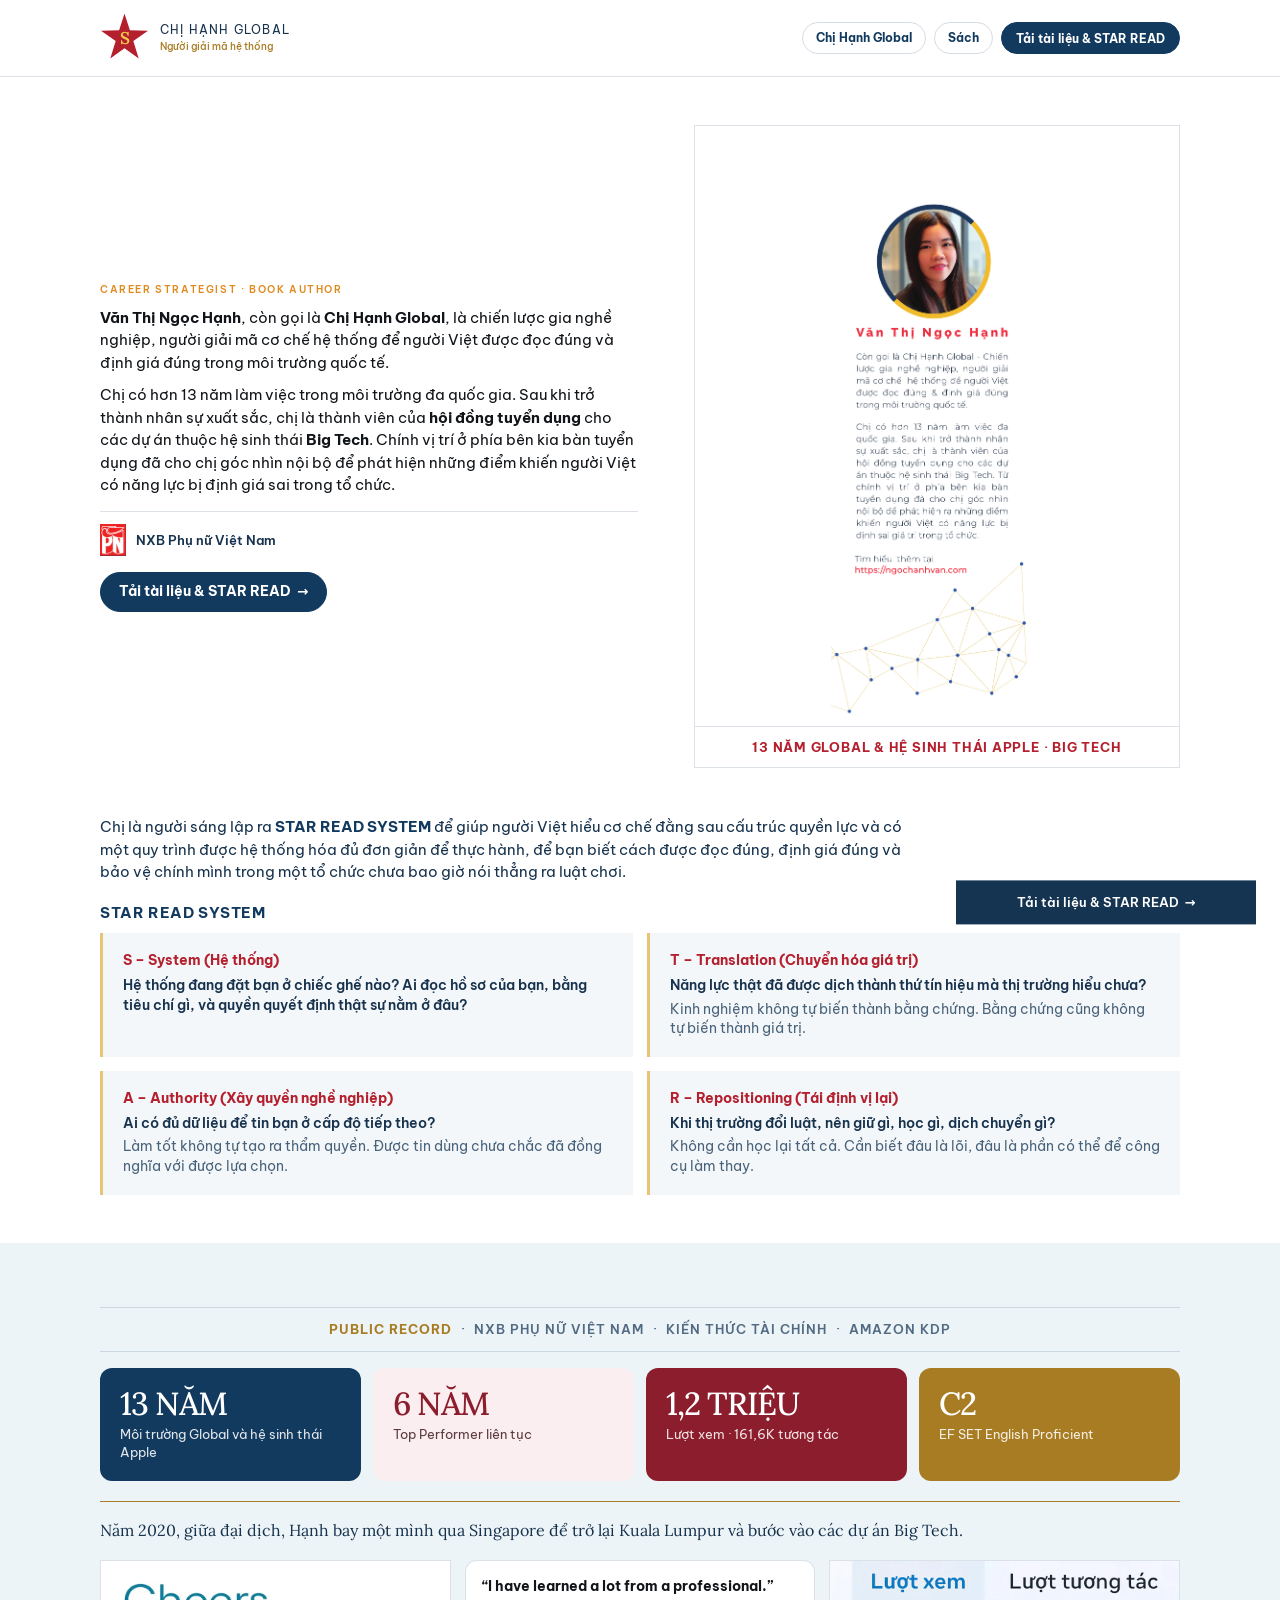
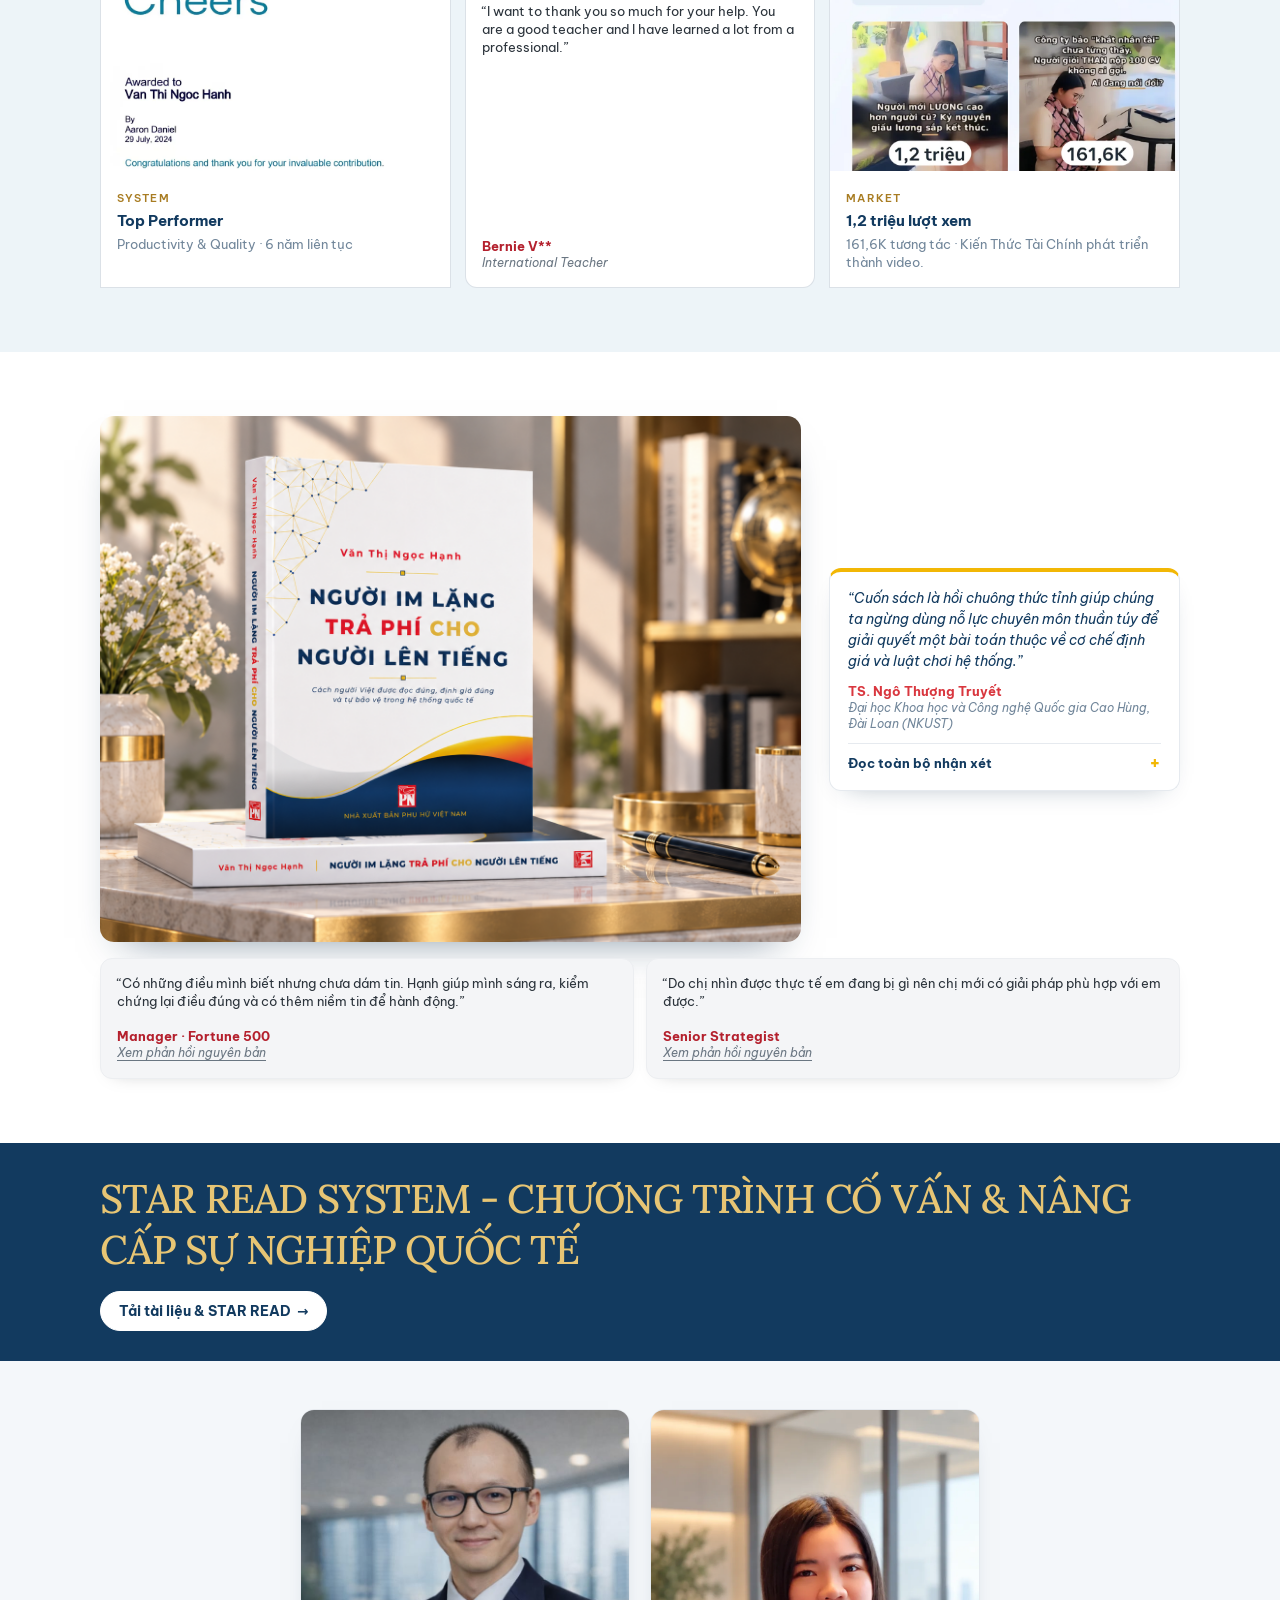
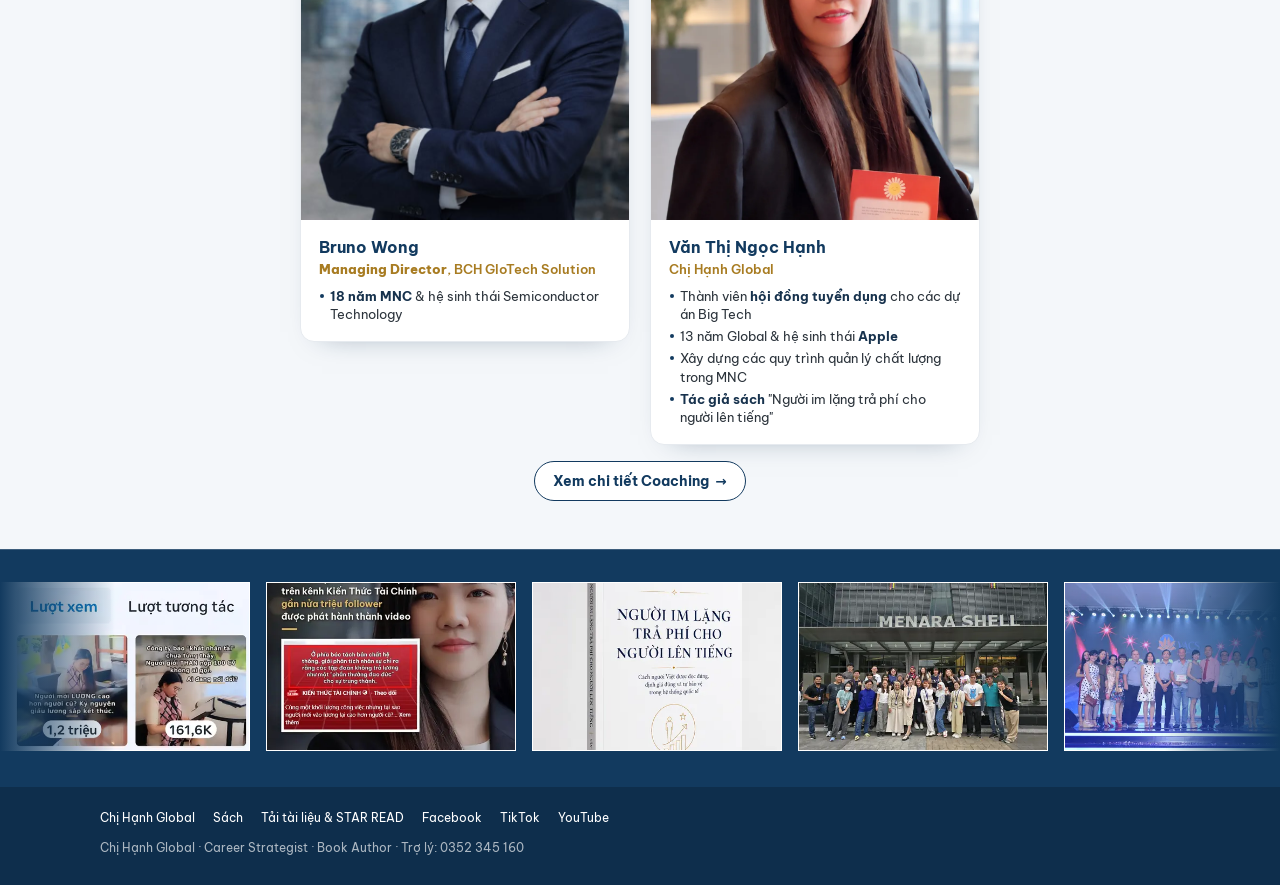
==== commit ec204d42: "Update index.html" ====
--- a/index.html
+++ b/index.html
@@ -528,12 +528,10 @@
             <article class="pcard reveal">
               <img class="ph-hanh" src="CHAN%20DUNG%20CUOI%20CUNG.webp" alt="Văn Thị Ngọc Hạnh" width="600" height="750" loading="lazy" />
               <div class="pc">
-                <b class="nm">Văn Thị Ngọc Hạnh</b>
-                <div class="r">Chị Hạnh Global</div>
+                <b class="nm">Văn Thị Ngọc Hạnh</b> <div class="r">Chị Hạnh Global</div>
                 <ul>
                   <li>Thành viên <b>hội đồng tuyển dụng</b> cho các dự án Big Tech</li>
                   <li>13 năm Global &amp; hệ sinh thái <b>Apple</b></li>
-                  <li>6 năm liên tục <b>Top Performer</b></li>
                   <li>Xây dựng các quy trình quản lý chất lượng trong MNC</li>
                   <li><b>Tác giả sách</b> "Người im lặng trả phí cho người lên tiếng"</li>
                 </ul>
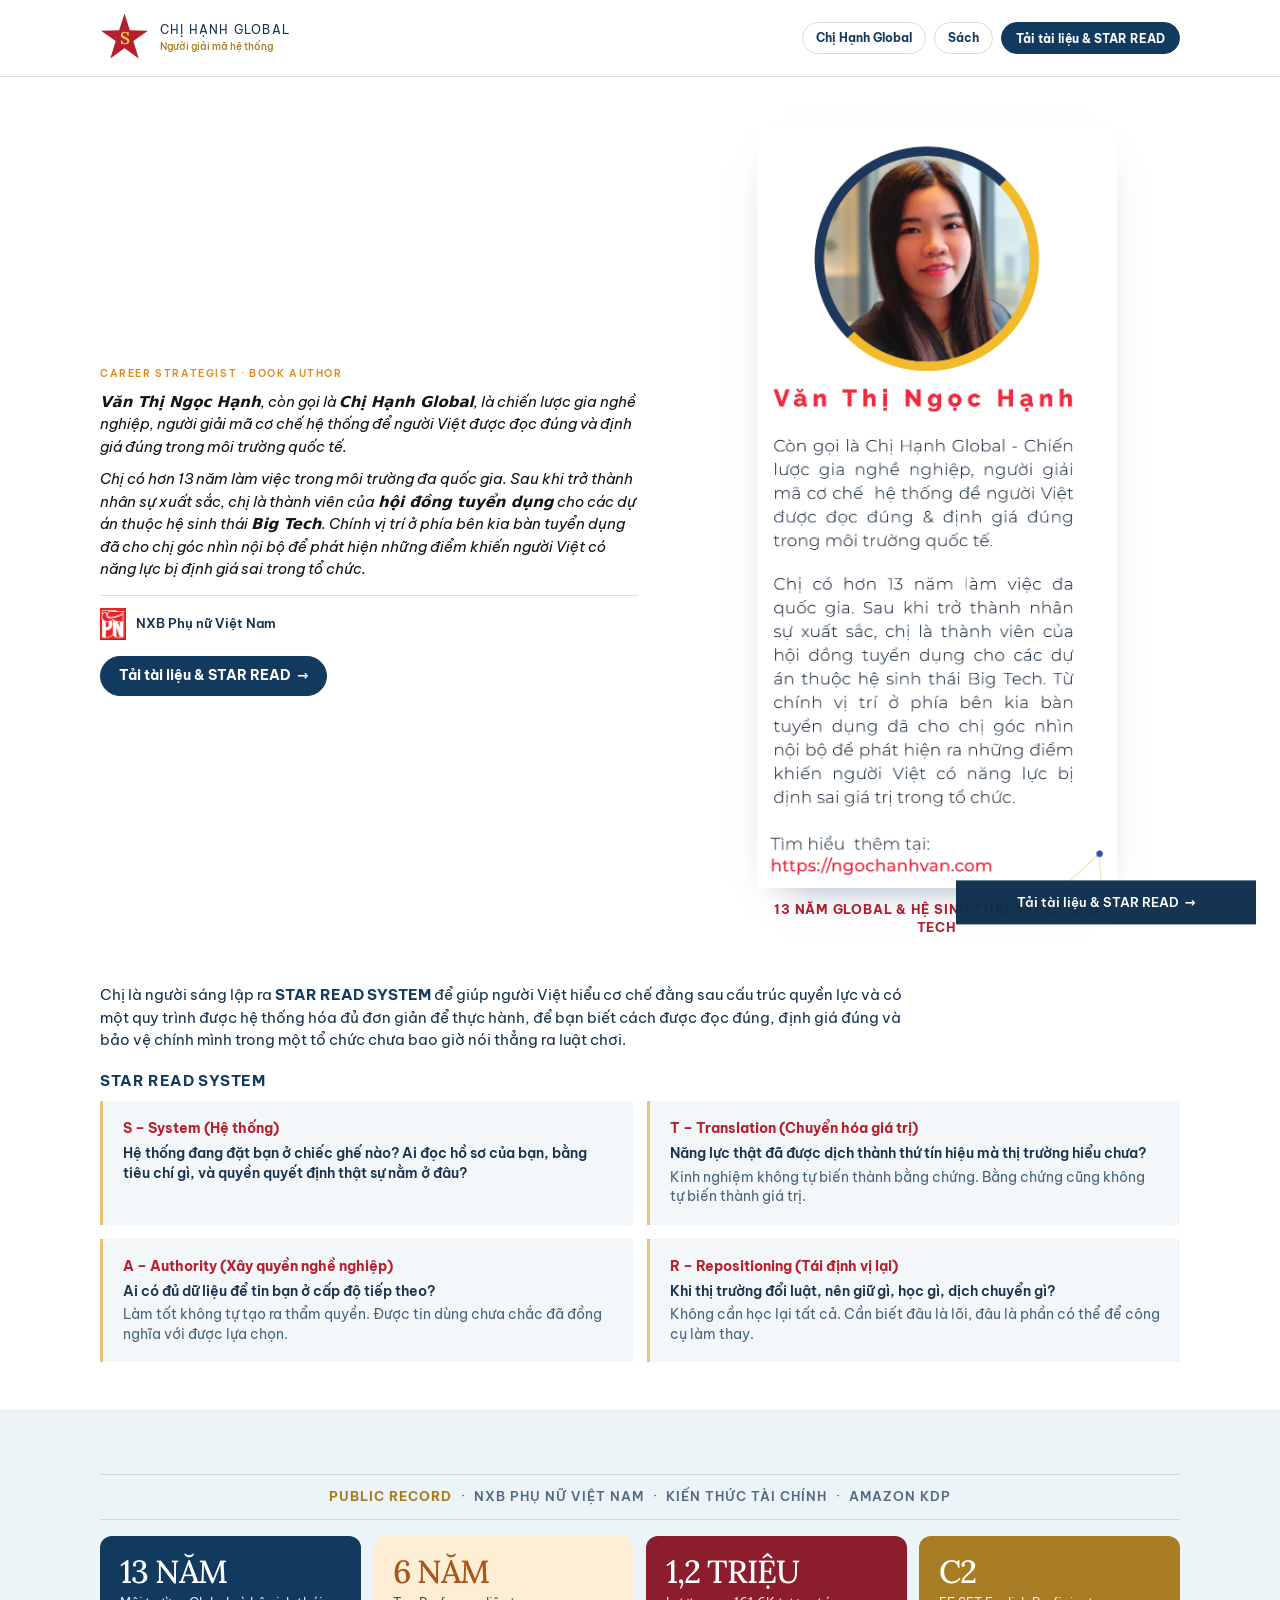
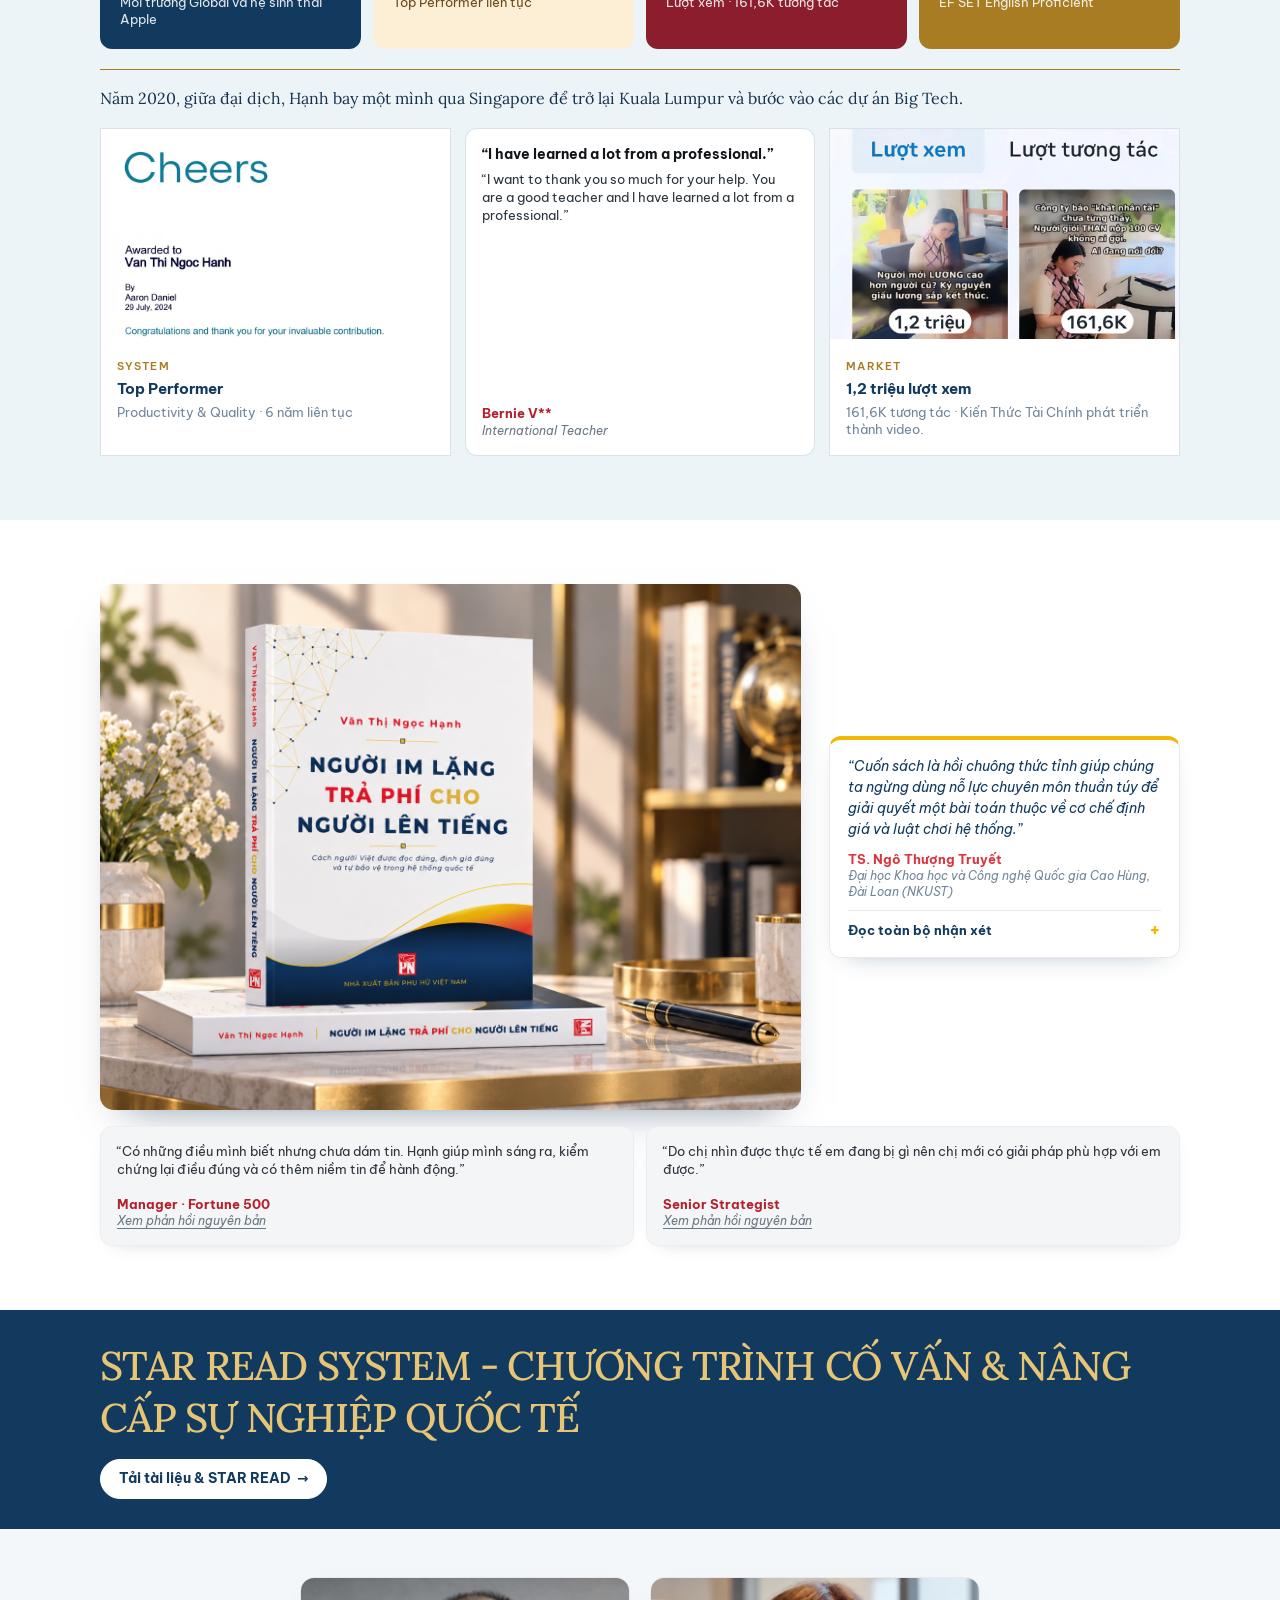
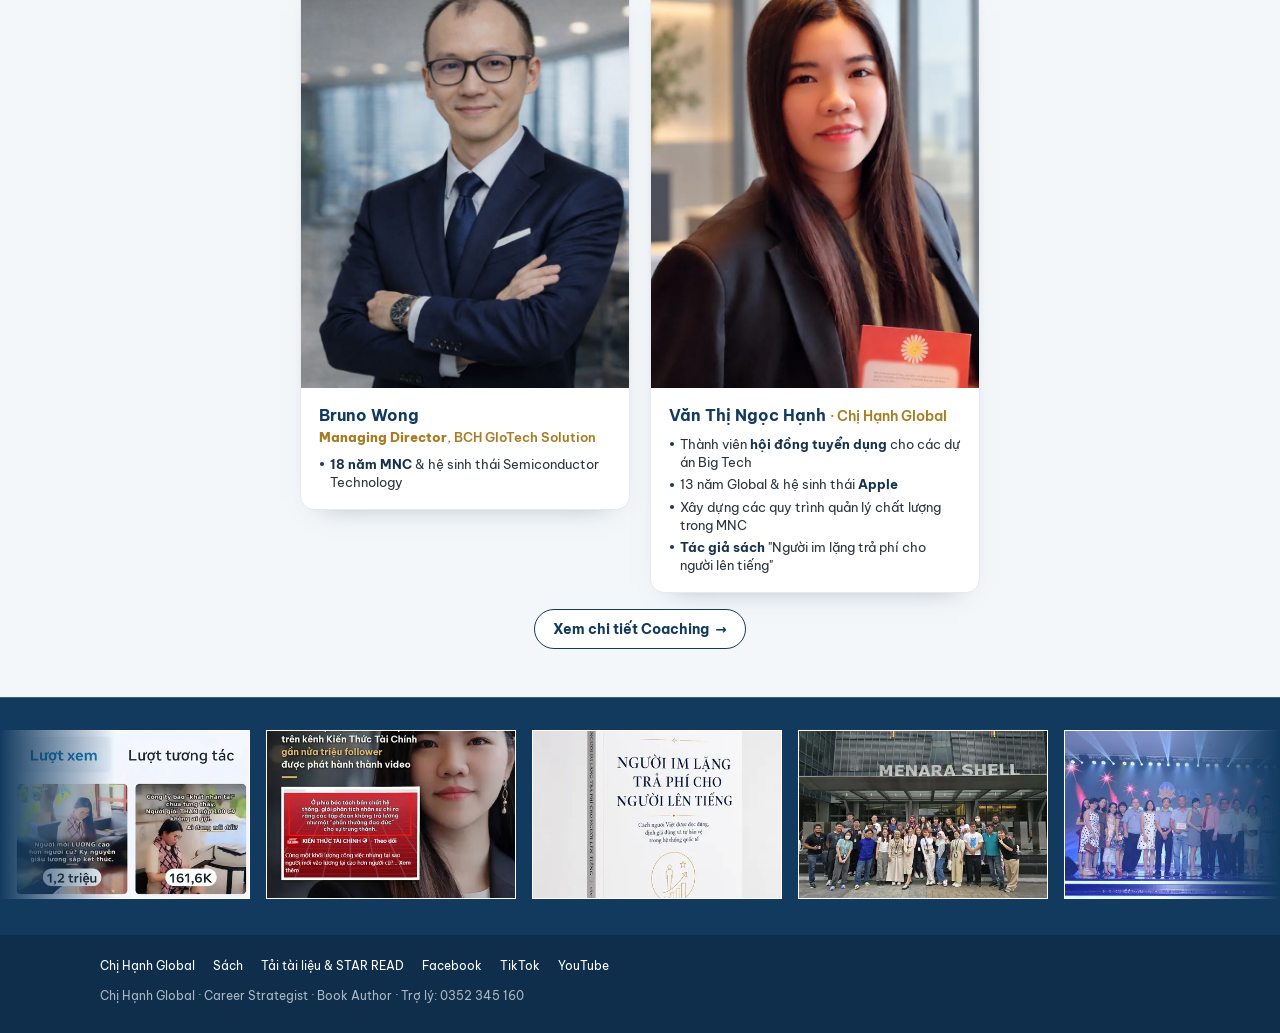
==== commit 859983f8: "Update index.html" ====
--- a/index.html
+++ b/index.html
@@ -155,7 +155,8 @@
       .hero { padding: 22px 0 0; }
       .hero-grid { display: grid; gap: 20px; }
       .intro .eyebrow { color: #e08a1e; font-size: 10px; }
-      .intro p { margin: 0 0 10px; color: #111418; font-size: 14px; line-height: 1.5; }
+      .intro p { margin: 0 0 10px; color: #111418; font-size: 14px; line-height: 1.5; font-style: italic; }
+      .intro p.eyebrow { font-style: normal; }
       .intro p b { color: #111418; font-weight: 700; }
       .pub {
         display: flex;
@@ -168,11 +169,11 @@
       .pnlogo { flex: none; width: 26px; height: 32px; background: url("hinh2_mat_truoc_sach.png") no-repeat -203.2px -553.8px / 443.2px auto; }
       .pub span { font-size: 12.5px; font-weight: 600; color: var(--ink); }
       .hero .btn { margin-top: 16px; }
-      .portrait { margin: 0; border: 1px solid var(--line); background: #fff; }
-      .portrait img { width: auto; height: 520px; max-width: 100%; margin: 0 auto; object-fit: contain; }
+      .portrait { margin: 0 auto; width: 100%; max-width: 340px; background: #fff; }
+      .flap { position: relative; aspect-ratio: 760 / 1610; overflow: hidden; border-radius: 6px; box-shadow: 0 18px 40px -26px rgba(14, 46, 76, 0.55); }
+      .flap img { position: absolute; width: 115.53%; max-width: none; height: auto; left: -9.21%; top: -17.39%; }
       .portrait figcaption {
-        padding: 11px 12px;
-        border-top: 1px solid var(--line);
+        padding: 12px 4px 0;
         background: #fff;
         color: var(--red);
         font-size: 13px;
@@ -213,9 +214,9 @@
       .metrics { display: grid; grid-template-columns: 1fr 1fr; gap: 8px; }
       .metric { padding: 14px; border-radius: 12px; color: #fff; }
       .metric:nth-child(1) { background: #123a5f; }
-      .metric:nth-child(2) { background: #fbeef0; }
-      .metric:nth-child(2) b { color: #8c1d2c; }
-      .metric:nth-child(2) span { color: #5a3a40; }
+      .metric:nth-child(2) { background: #fdefd6; }
+      .metric:nth-child(2) b { color: #a8561a; }
+      .metric:nth-child(2) span { color: #6b4a1f; }
       .metric:nth-child(3) { background: #8c1d2c; }
       .metric:nth-child(4) { background: #a87c22; }
       .metric b { display: block; color: #fff; font: 500 1.5rem/1 var(--serif); letter-spacing: -0.03em; }
@@ -277,7 +278,10 @@
       .pcard { background: #fff; border: 1px solid #e6eaef; border-radius: 14px; overflow: hidden; box-shadow: 0 12px 28px -22px rgba(14, 46, 76, 0.5); }
       .pcard img { width: 100%; aspect-ratio: 4 / 5; height: auto; object-fit: cover; object-position: 50% 20%; background: #e9eef3; }
       .pcard img.ph-bruno { object-position: 53% 30%; }
-      .pcard img.ph-hanh { object-position: 50% 2%; }
+      .ph-wrap { position: relative; aspect-ratio: 4 / 5; overflow: hidden; background: #e9eef3; }
+      .pcard .ph-wrap img { position: absolute; width: 125%; max-width: none; aspect-ratio: auto; height: auto; left: -12.5%; top: -26%; }
+      .pcard .nm + ul { margin-top: 8px; }
+      .pcard .nm .sub { font-weight: 600; color: var(--gold); font-size: 0.86em; }
       .pcard .pc { padding: 12px 12px 14px; }
       .pcard .nm { display: block; font-size: 14px; font-weight: 700; color: var(--navy); }
       .pcard .r { margin: 2px 0 8px; font-size: 12px; font-weight: 600; color: var(--gold); line-height: 1.35; }
@@ -339,7 +343,7 @@
         .hero { padding: 48px 0 0; }
         .hero-grid { grid-template-columns: 1.05fr 0.95fr; align-items: center; gap: 56px; }
         .intro p { font-size: 15px; }
-        .portrait img { height: 600px; }
+        .portrait { max-width: 360px; }
         .star-read { padding: 48px 0; }
         .founder { font-size: 15px; }
         .srs { grid-template-columns: 1fr 1fr; gap: 14px; }
@@ -408,7 +412,7 @@
             <a class="btn" href="khoa-hoc.html">Tải tài liệu &amp; STAR READ&nbsp; →</a>
           </div>
           <figure class="portrait reveal">
-            <img src="hinh1_tay_gap_ben_phai.png" alt="Tay gấp bìa trước sách: Văn Thị Ngọc Hạnh" width="878" height="2493" fetchpriority="high" decoding="async" />
+            <div class="flap"><img src="hinh1_tay_gap_ben_phai.png" alt="Tay gấp bìa trước sách: Văn Thị Ngọc Hạnh" width="878" height="2493" fetchpriority="high" decoding="async" /></div>
             <figcaption>13 NĂM GLOBAL &amp; hệ sinh thái Apple · BIG TECH</figcaption>
           </figure>
         </div>
@@ -526,9 +530,9 @@
               </div>
             </article>
             <article class="pcard reveal">
-              <img class="ph-hanh" src="CHAN%20DUNG%20CUOI%20CUNG.webp" alt="Văn Thị Ngọc Hạnh" width="600" height="750" loading="lazy" />
+              <div class="ph-wrap"><img class="ph-hanh" src="CHAN%20DUNG%20CUOI%20CUNG.webp" alt="Văn Thị Ngọc Hạnh" width="940" height="1670" loading="lazy" /></div>
               <div class="pc">
-                <b class="nm">Văn Thị Ngọc Hạnh</b> <div class="r">Chị Hạnh Global</div>
+                <b class="nm">Văn Thị Ngọc Hạnh <span class="sub">· Chị Hạnh Global</span></b>
                 <ul>
                   <li>Thành viên <b>hội đồng tuyển dụng</b> cho các dự án Big Tech</li>
                   <li>13 năm Global &amp; hệ sinh thái <b>Apple</b></li>
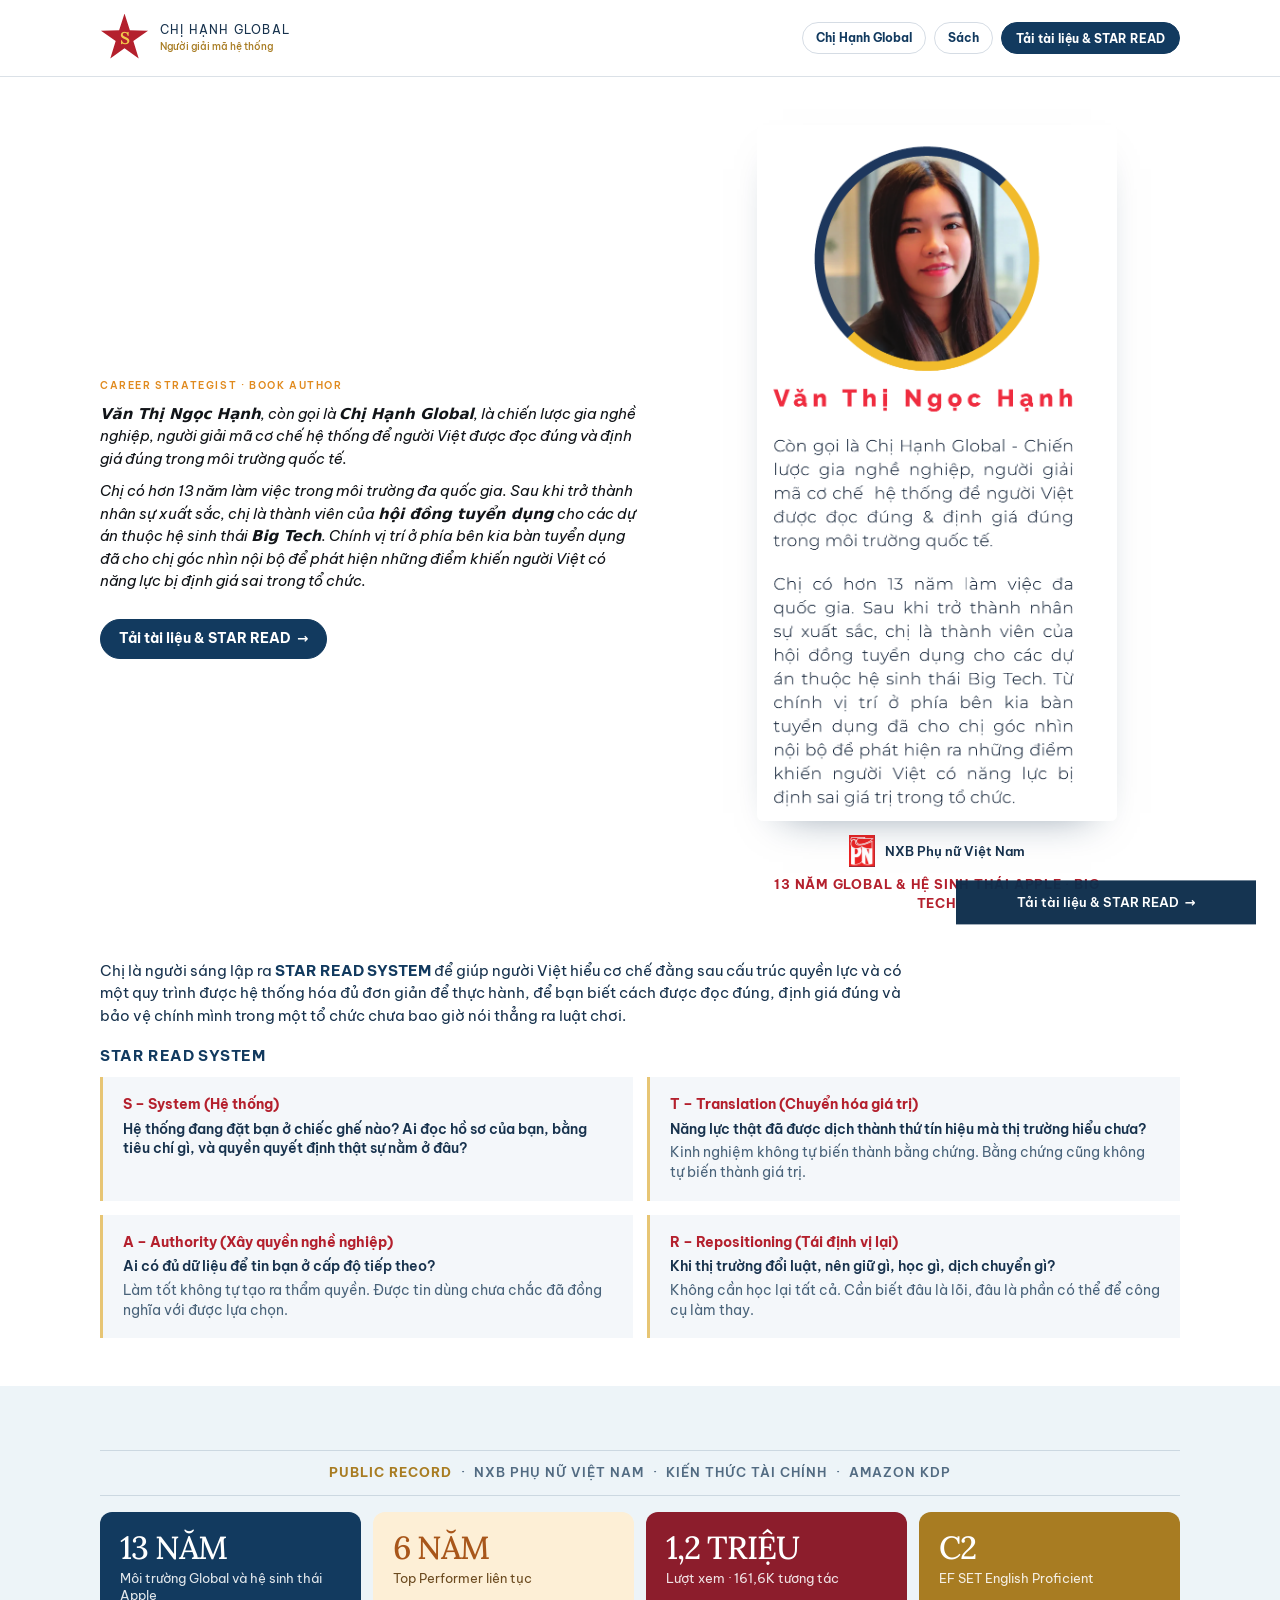
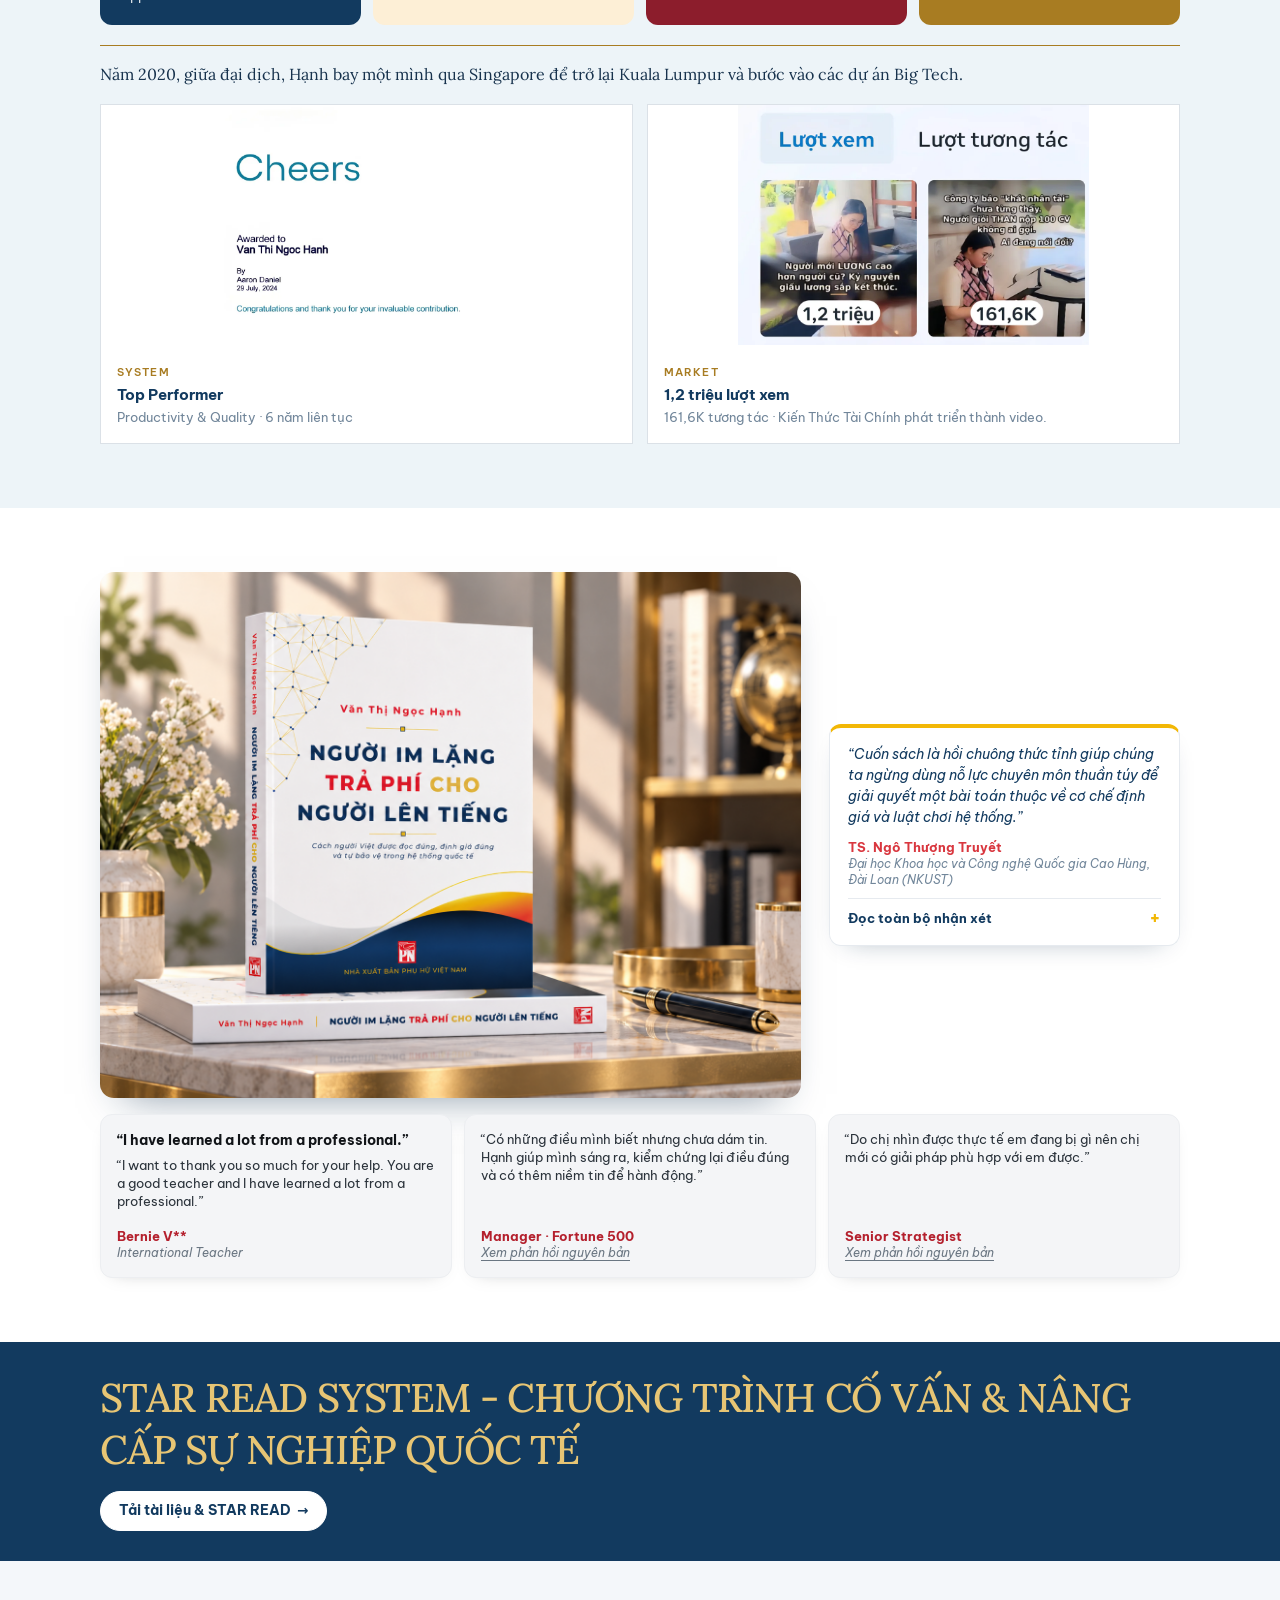
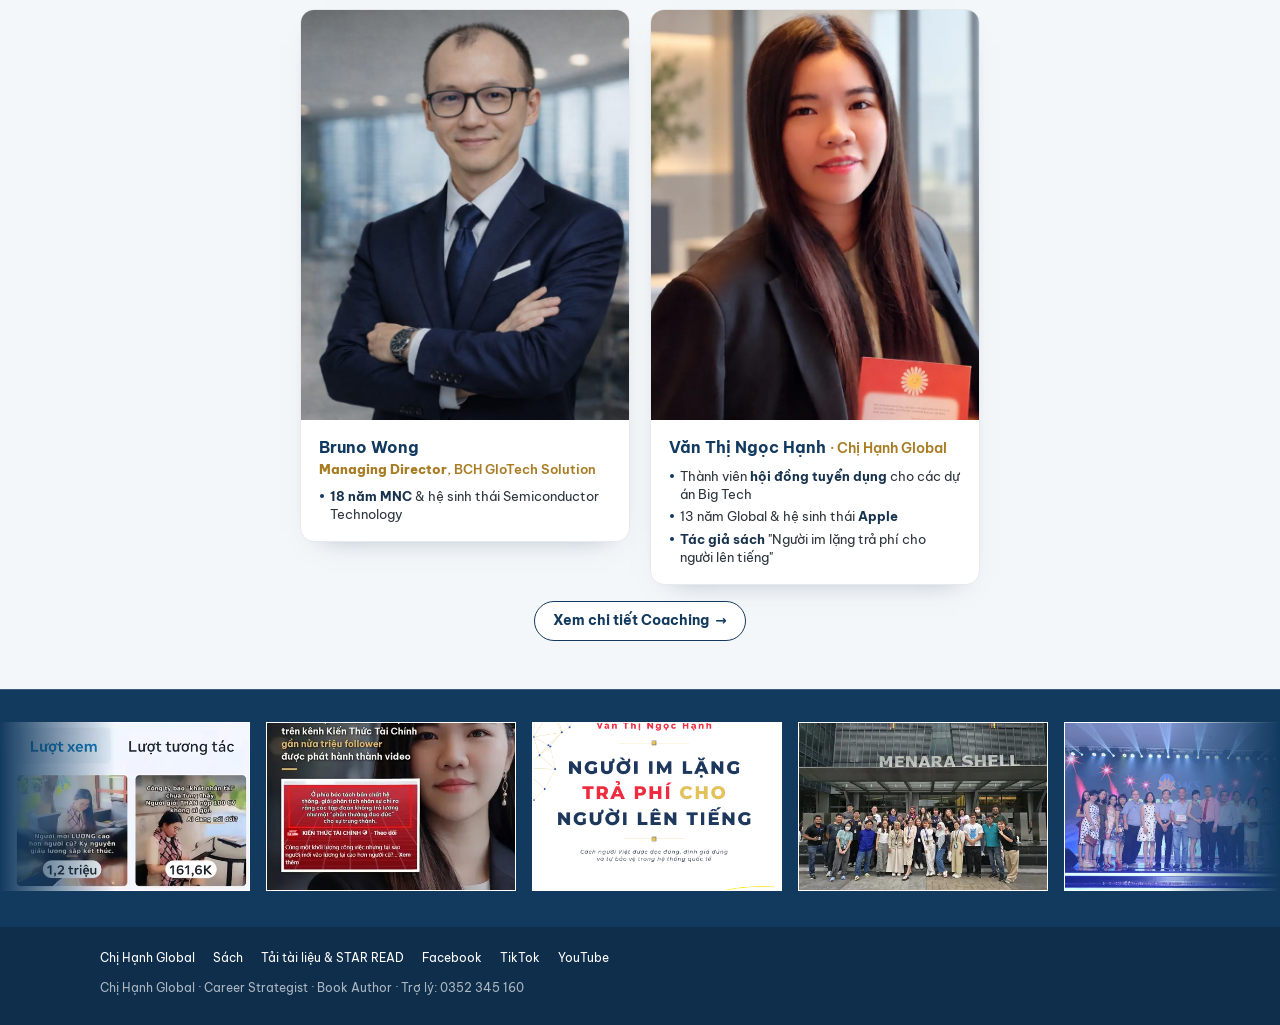
==== commit 7b9c735f: "Update index.html" ====
--- a/index.html
+++ b/index.html
@@ -161,19 +161,18 @@
       .pub {
         display: flex;
         align-items: center;
+        justify-content: center;
         gap: 10px;
         margin: 14px 0 0;
-        padding-top: 12px;
-        border-top: 1px solid var(--line);
       }
       .pnlogo { flex: none; width: 26px; height: 32px; background: url("hinh2_mat_truoc_sach.png") no-repeat -203.2px -553.8px / 443.2px auto; }
       .pub span { font-size: 12.5px; font-weight: 600; color: var(--ink); }
       .hero .btn { margin-top: 16px; }
       .portrait { margin: 0 auto; width: 100%; max-width: 340px; background: #fff; }
-      .flap { position: relative; aspect-ratio: 760 / 1610; overflow: hidden; border-radius: 6px; box-shadow: 0 18px 40px -26px rgba(14, 46, 76, 0.55); }
-      .flap img { position: absolute; width: 115.53%; max-width: none; height: auto; left: -9.21%; top: -17.39%; }
+      .flap { position: relative; aspect-ratio: 760 / 1470; overflow: hidden; border-radius: 6px; box-shadow: 0 18px 40px -26px rgba(14, 46, 76, 0.55); }
+      .flap img { position: absolute; width: 115.53%; max-width: none; height: auto; left: -9.21%; top: -19.05%; }
       .portrait figcaption {
-        padding: 12px 4px 0;
+        padding: 8px 4px 0;
         background: #fff;
         color: var(--red);
         font-size: 13px;
@@ -262,7 +261,6 @@
       .tc figcaption b { display: block; font-size: 12.5px; font-style: normal; font-weight: 700; color: var(--red); }
       .tc figcaption a { color: #6a7682; text-underline-offset: 3px; }
       .tc .q { font-size: 13.5px; line-height: 1.35; font-weight: 700; color: #111418; }
-      .tc.fb { background: #fff; border-color: var(--line); box-shadow: none; }
 
       /* STAR READ SYSTEM - chương trình */
       .offer { background: var(--navy); color: #fff; }
@@ -281,7 +279,7 @@
       .ph-wrap { position: relative; aspect-ratio: 4 / 5; overflow: hidden; background: #e9eef3; }
       .pcard .ph-wrap img { position: absolute; width: 125%; max-width: none; aspect-ratio: auto; height: auto; left: -12.5%; top: -26%; }
       .pcard .nm + ul { margin-top: 8px; }
-      .pcard .nm .sub { font-weight: 600; color: var(--gold); font-size: 0.86em; }
+      .pcard .nm .sub { font-weight: 600; color: var(--gold); font-size: 0.86em; white-space: nowrap; }
       .pcard .pc { padding: 12px 12px 14px; }
       .pcard .nm { display: block; font-size: 14px; font-weight: 700; color: var(--navy); }
       .pcard .r { margin: 2px 0 8px; font-size: 12px; font-weight: 600; color: var(--gold); line-height: 1.35; }
@@ -303,6 +301,7 @@
       .track { display: flex; gap: 10px; width: max-content; animation: slide 36s linear infinite; }
       .track figure { margin: 0; flex: 0 0 auto; width: 146px; overflow: hidden; border: 1px solid rgba(255, 255, 255, 0.22); background: #fff; }
       .track img { width: 100%; height: 97px; object-fit: cover; object-position: 50% 30%; }
+      .track img.cover-strip { object-position: 50% 44%; }
       @keyframes slide { from { transform: translate3d(0, 0, 0); } to { transform: translate3d(-50%, 0, 0); } }
 
       footer { padding: 22px 0 84px; background: var(--deep); color: rgba(255, 255, 255, 0.66); font-size: 12px; line-height: 1.5; }
@@ -352,12 +351,12 @@
         .metrics { gap: 12px; }
         .metric { padding: 20px; }
         .metric b { font-size: 2rem; }
-        .proofs { grid-template-columns: repeat(3, 1fr); gap: 14px; }
+        .proofs { grid-template-columns: repeat(2, 1fr); gap: 14px; }
         .proof { display: block; }
-        .proof img { height: 210px; }
+        .proof img { height: 240px; object-fit: contain; background: #fff; }
         .proof-copy { padding: 16px; }
         .book-grid { grid-template-columns: 2fr 1fr; gap: 28px; }
-        .tgrid { grid-template-columns: 1fr 1fr; }
+        .tgrid { grid-template-columns: repeat(3, 1fr); }
         .adv-sec { padding: 48px 0; }
         .adv { gap: 20px; max-width: 680px; margin: 0 auto; }
         .pcard .pc { padding: 16px 18px 18px; }
@@ -405,14 +404,14 @@
             <p>
               Chị có hơn 13 năm làm việc trong môi trường đa quốc gia. Sau khi trở thành nhân sự xuất sắc, chị là thành viên của <b>hội đồng tuyển dụng</b> cho các dự án thuộc hệ sinh thái <b>Big Tech</b>. Chính vị trí ở phía bên kia bàn tuyển dụng đã cho chị góc nhìn nội bộ để phát hiện những điểm khiến người Việt có năng lực bị định giá sai trong tổ chức.
             </p>
+            <a class="btn" href="khoa-hoc.html">Tải tài liệu &amp; STAR READ&nbsp; →</a>
+          </div>
+          <figure class="portrait reveal">
+            <div class="flap"><img src="hinh1_tay_gap_ben_phai.png" alt="Tay gấp bìa trước sách: Văn Thị Ngọc Hạnh" width="878" height="2493" fetchpriority="high" decoding="async" /></div>
             <div class="pub">
               <span class="pnlogo" role="img" aria-label="Logo NXB Phụ nữ Việt Nam"></span>
               <span>NXB Phụ nữ Việt Nam</span>
             </div>
-            <a class="btn" href="khoa-hoc.html">Tải tài liệu &amp; STAR READ&nbsp; →</a>
-          </div>
-          <figure class="portrait reveal">
-            <div class="flap"><img src="hinh1_tay_gap_ben_phai.png" alt="Tay gấp bìa trước sách: Văn Thị Ngọc Hạnh" width="878" height="2493" fetchpriority="high" decoding="async" /></div>
             <figcaption>13 NĂM GLOBAL &amp; hệ sinh thái Apple · BIG TECH</figcaption>
           </figure>
         </div>
@@ -465,11 +464,6 @@
               <img src="cheers-award.webp" alt="Cheers Award trao cho Văn Thị Ngọc Hạnh" loading="lazy" />
               <div class="proof-copy"><small>System</small><b>Top Performer</b><p>Productivity &amp; Quality · 6 năm liên tục</p></div>
             </article>
-            <figure class="tc fb reveal">
-              <div class="q">“I have learned a lot from a professional.”</div>
-              <p>“I want to thank you so much for your help. You are a good teacher and I have learned a lot from a professional.”</p>
-              <figcaption><b>Bernie V**</b>International Teacher</figcaption>
-            </figure>
             <article class="proof reveal">
               <img src="1-2-trieu-luot-xem.webp" alt="Bài viết đạt 1,2 triệu lượt xem" loading="lazy" />
               <div class="proof-copy"><small>Market</small><b>1,2 triệu lượt xem</b><p>161,6K tương tác · Kiến Thức Tài Chính phát triển thành video.</p></div>
@@ -498,6 +492,11 @@
           </div>
           <div class="tgrid">
             <figure class="tc reveal">
+              <div class="q">“I have learned a lot from a professional.”</div>
+              <p>“I want to thank you so much for your help. You are a good teacher and I have learned a lot from a professional.”</p>
+              <figcaption><b>Bernie V**</b>International Teacher</figcaption>
+            </figure>
+            <figure class="tc reveal">
               <p>“Có những điều mình biết nhưng chưa dám tin. Hạnh giúp mình sáng ra, kiểm chứng lại điều đúng và có thêm niềm tin để hành động.”</p>
               <figcaption><b>Manager · Fortune 500</b><a href="cam-nhan-manager.webp" target="_blank" rel="noreferrer">Xem phản hồi nguyên bản</a></figcaption>
             </figure>
@@ -536,7 +535,6 @@
                 <ul>
                   <li>Thành viên <b>hội đồng tuyển dụng</b> cho các dự án Big Tech</li>
                   <li>13 năm Global &amp; hệ sinh thái <b>Apple</b></li>
-                  <li>Xây dựng các quy trình quản lý chất lượng trong MNC</li>
                   <li><b>Tác giả sách</b> "Người im lặng trả phí cho người lên tiếng"</li>
                 </ul>
               </div>
@@ -551,10 +549,9 @@
       <div class="track" id="track">
         <figure><img loading="lazy" decoding="async" src="dai-1-luot-xem.webp" alt="Bài viết 1,2 triệu lượt xem" /></figure>
         <figure><img loading="lazy" decoding="async" src="dai-2-kttc.webp" alt="Kiến Thức Tài Chính" /></figure>
-        <figure><img loading="lazy" decoding="async" src="dai-3-sach.webp" alt="Bìa sách" /></figure>
+        <figure><img class="cover-strip" loading="lazy" decoding="async" src="hinh2_mat_truoc_sach.png" alt="Bìa sách Người im lặng trả phí cho người lên tiếng" /></figure>
         <figure><img loading="lazy" decoding="async" src="dai-4-menara.webp" alt="Menara Shell Kuala Lumpur" /></figure>
         <figure><img loading="lazy" decoding="async" src="dai-5-vna.webp" alt="Vietnam Airlines" /></figure>
-        <figure><img loading="lazy" decoding="async" src="dai-6-quoc-te.webp" alt="Môi trường đa quốc gia" /></figure>
         <figure><img loading="lazy" decoding="async" src="dai-7-cheers.webp" alt="Cheers Award" /></figure>
       </div>
     </div>
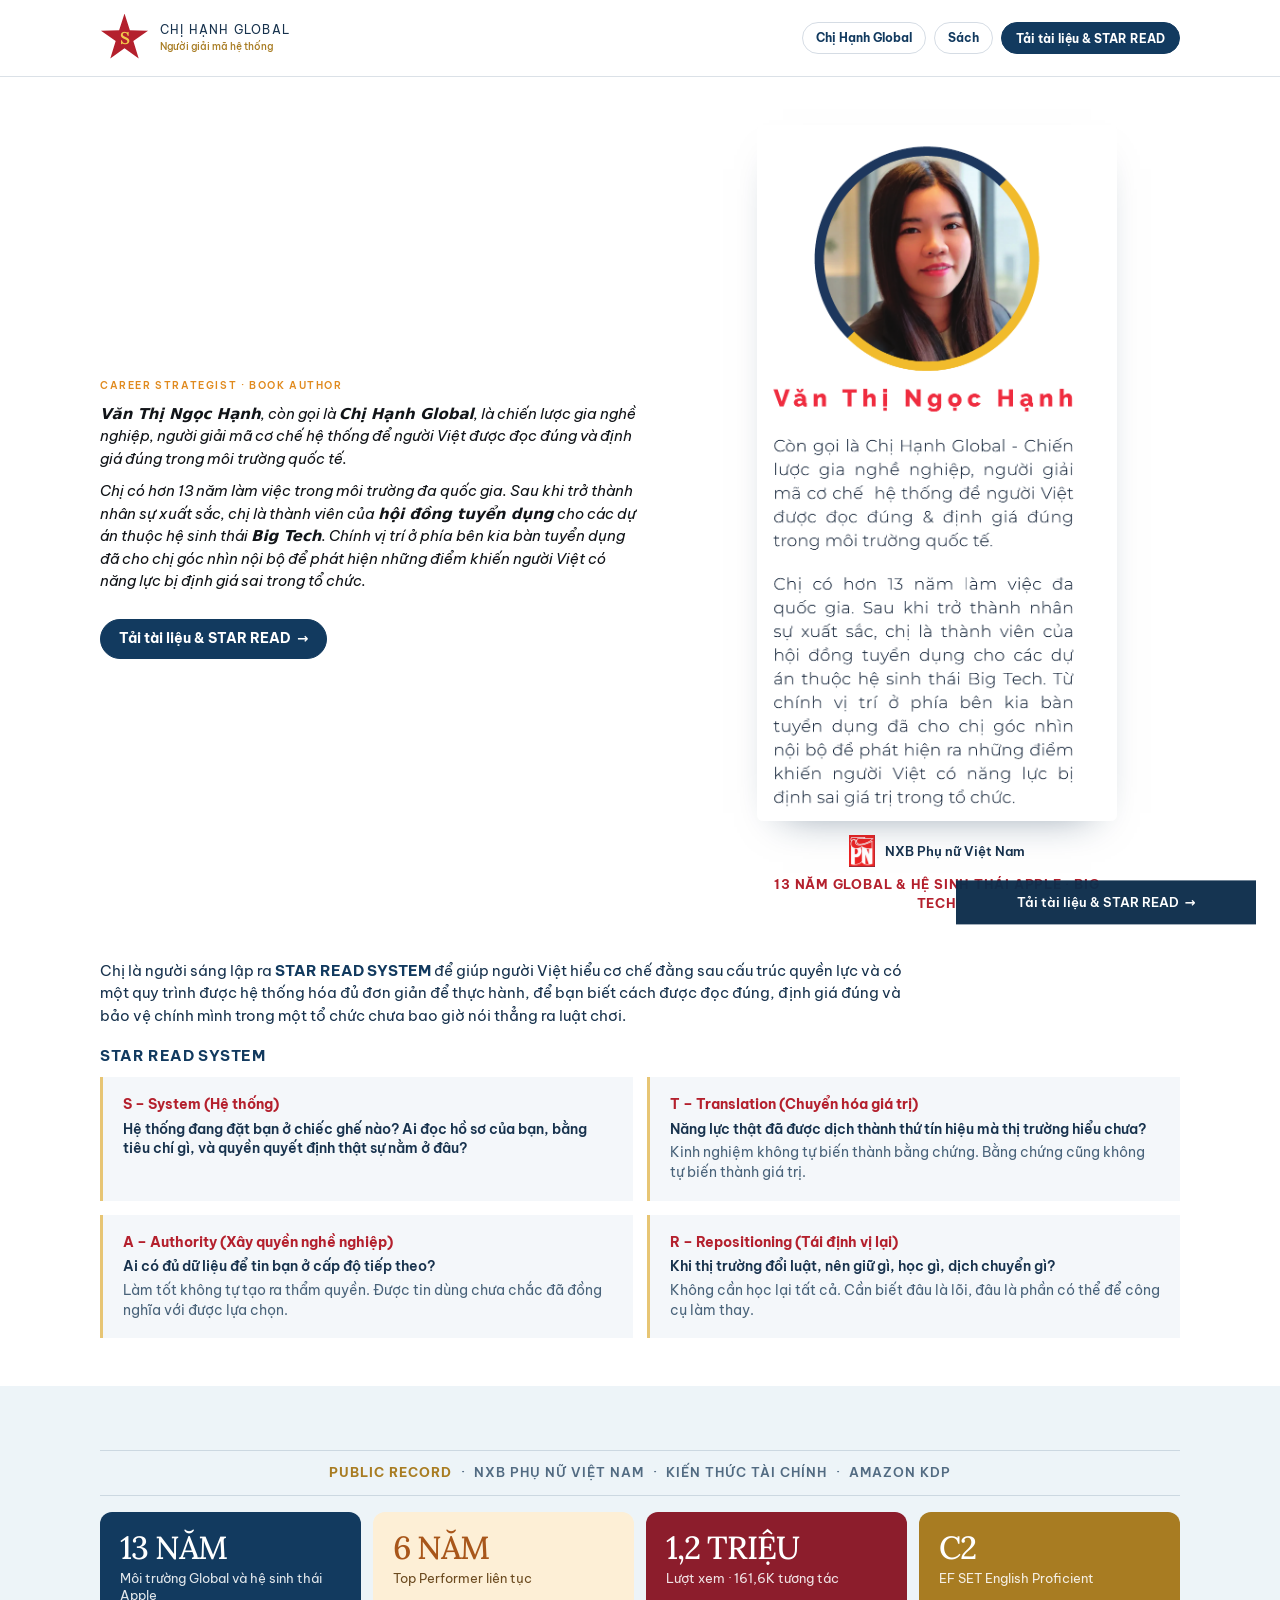
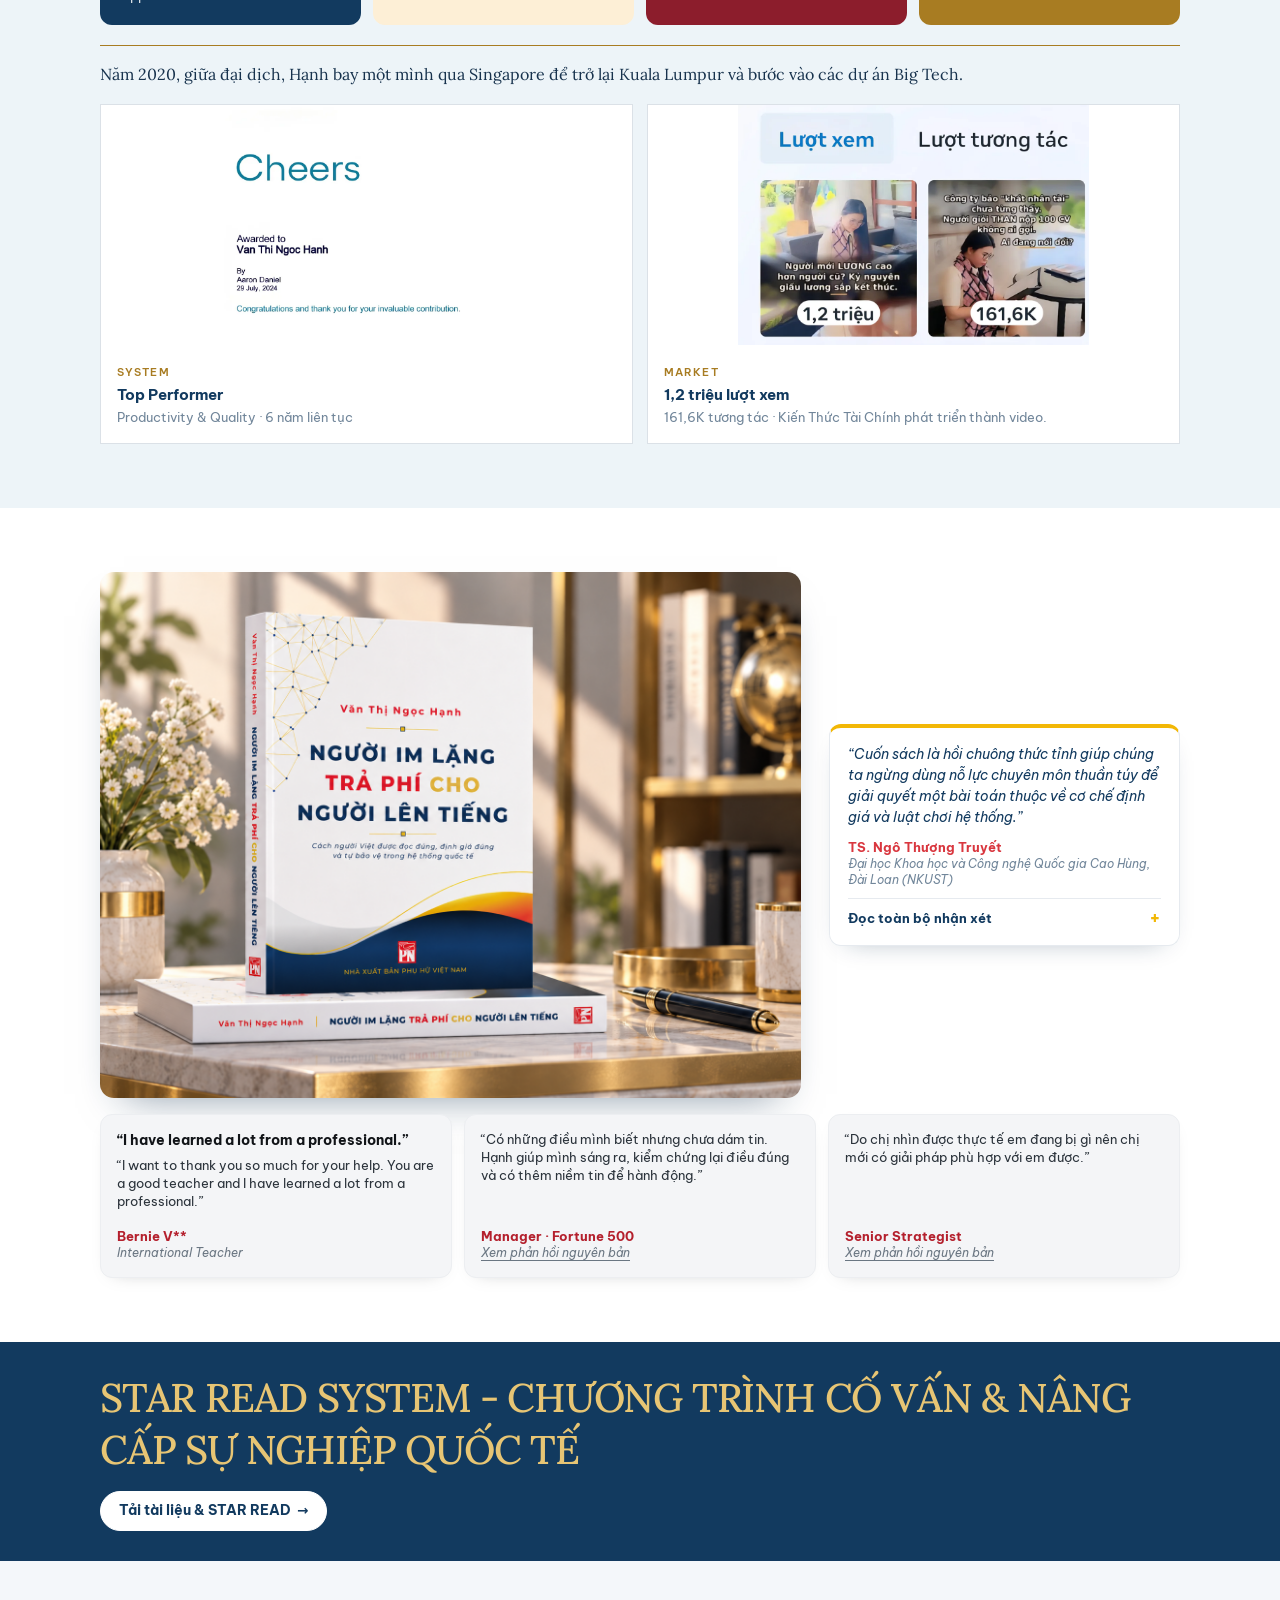
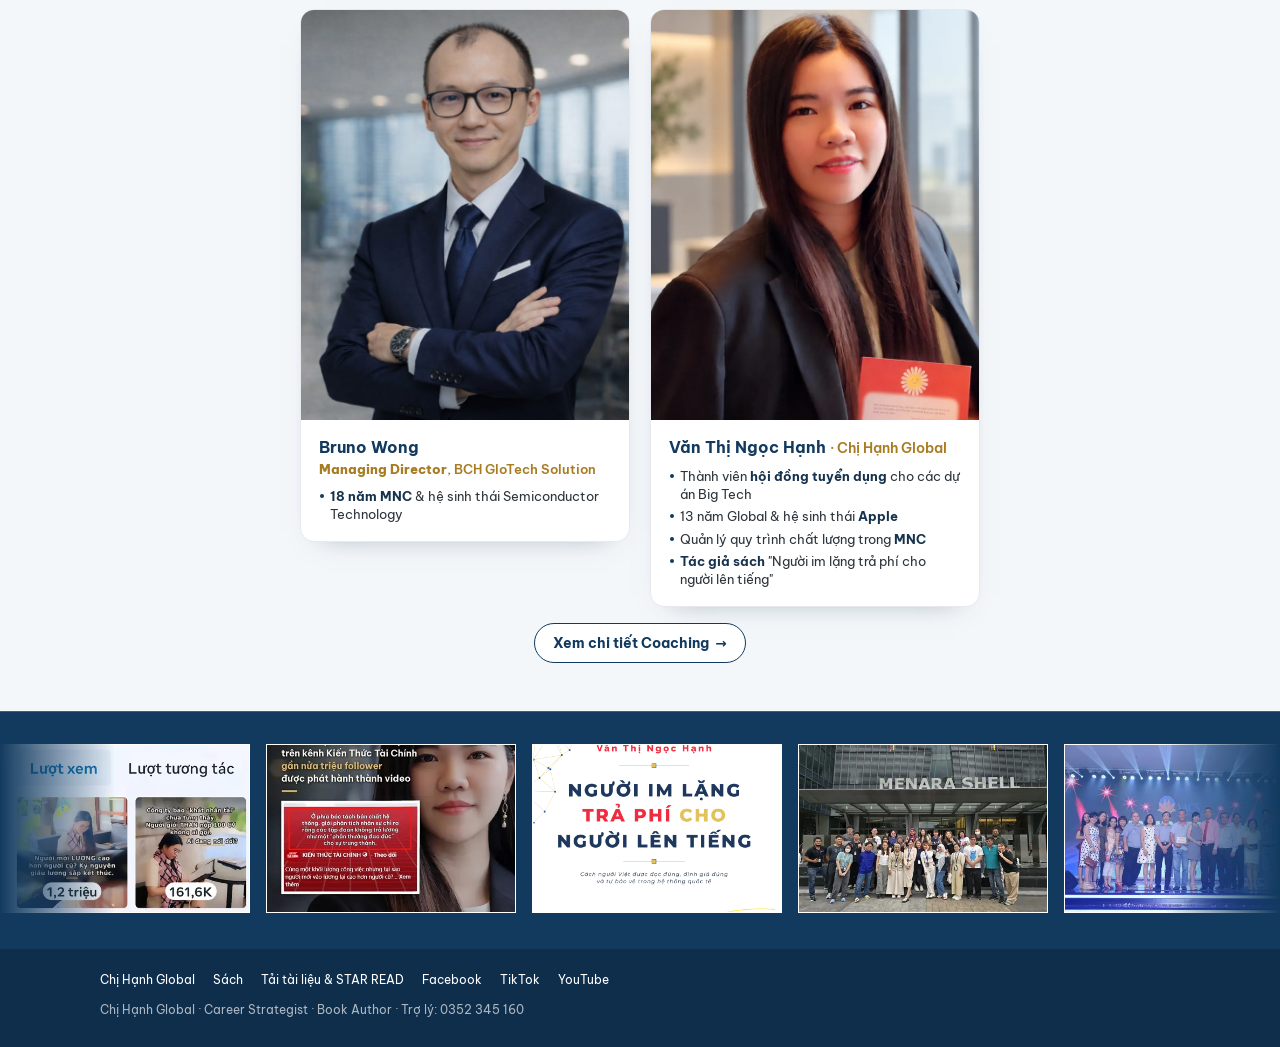
==== commit 50d3d90a: "Update index.html" ====
--- a/index.html
+++ b/index.html
@@ -535,6 +535,7 @@
                 <ul>
                   <li>Thành viên <b>hội đồng tuyển dụng</b> cho các dự án Big Tech</li>
                   <li>13 năm Global &amp; hệ sinh thái <b>Apple</b></li>
+                  <li>Quản lý quy trình chất lượng trong <b>MNC</b></li>
                   <li><b>Tác giả sách</b> "Người im lặng trả phí cho người lên tiếng"</li>
                 </ul>
               </div>
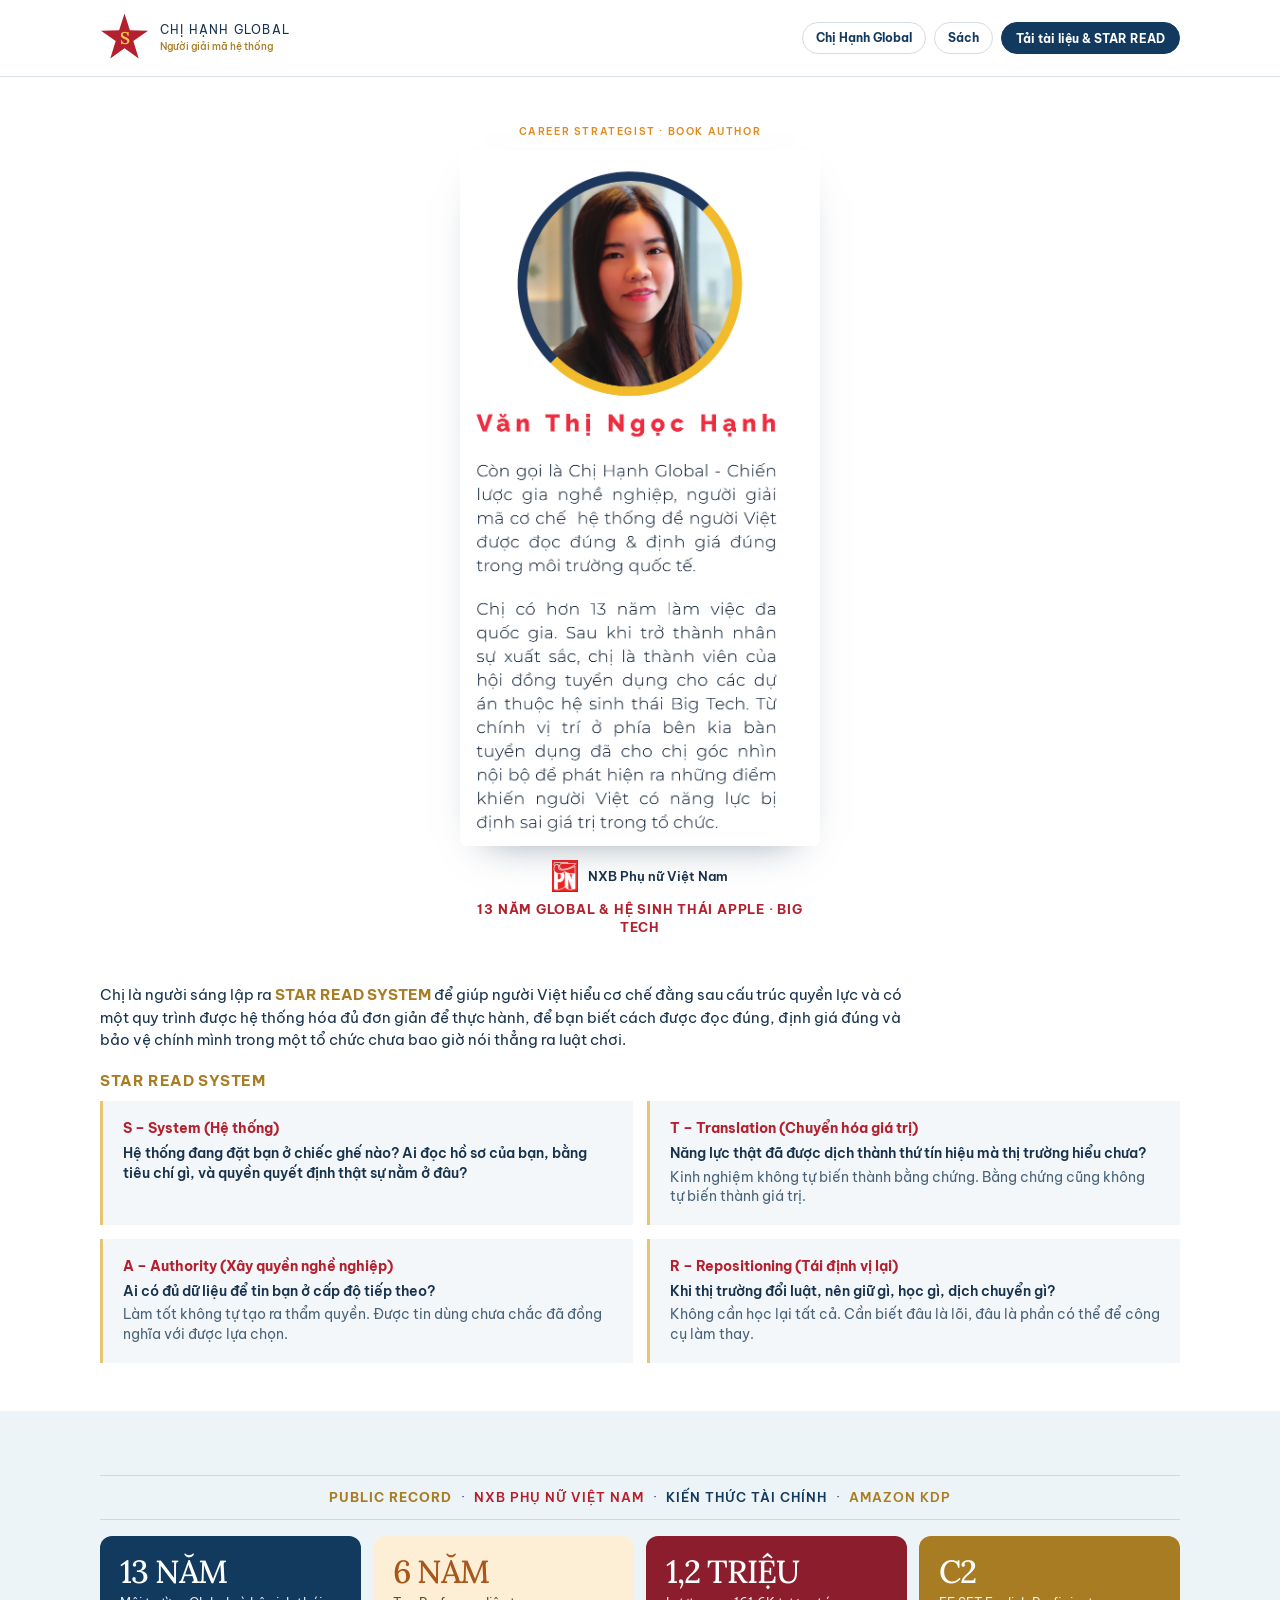
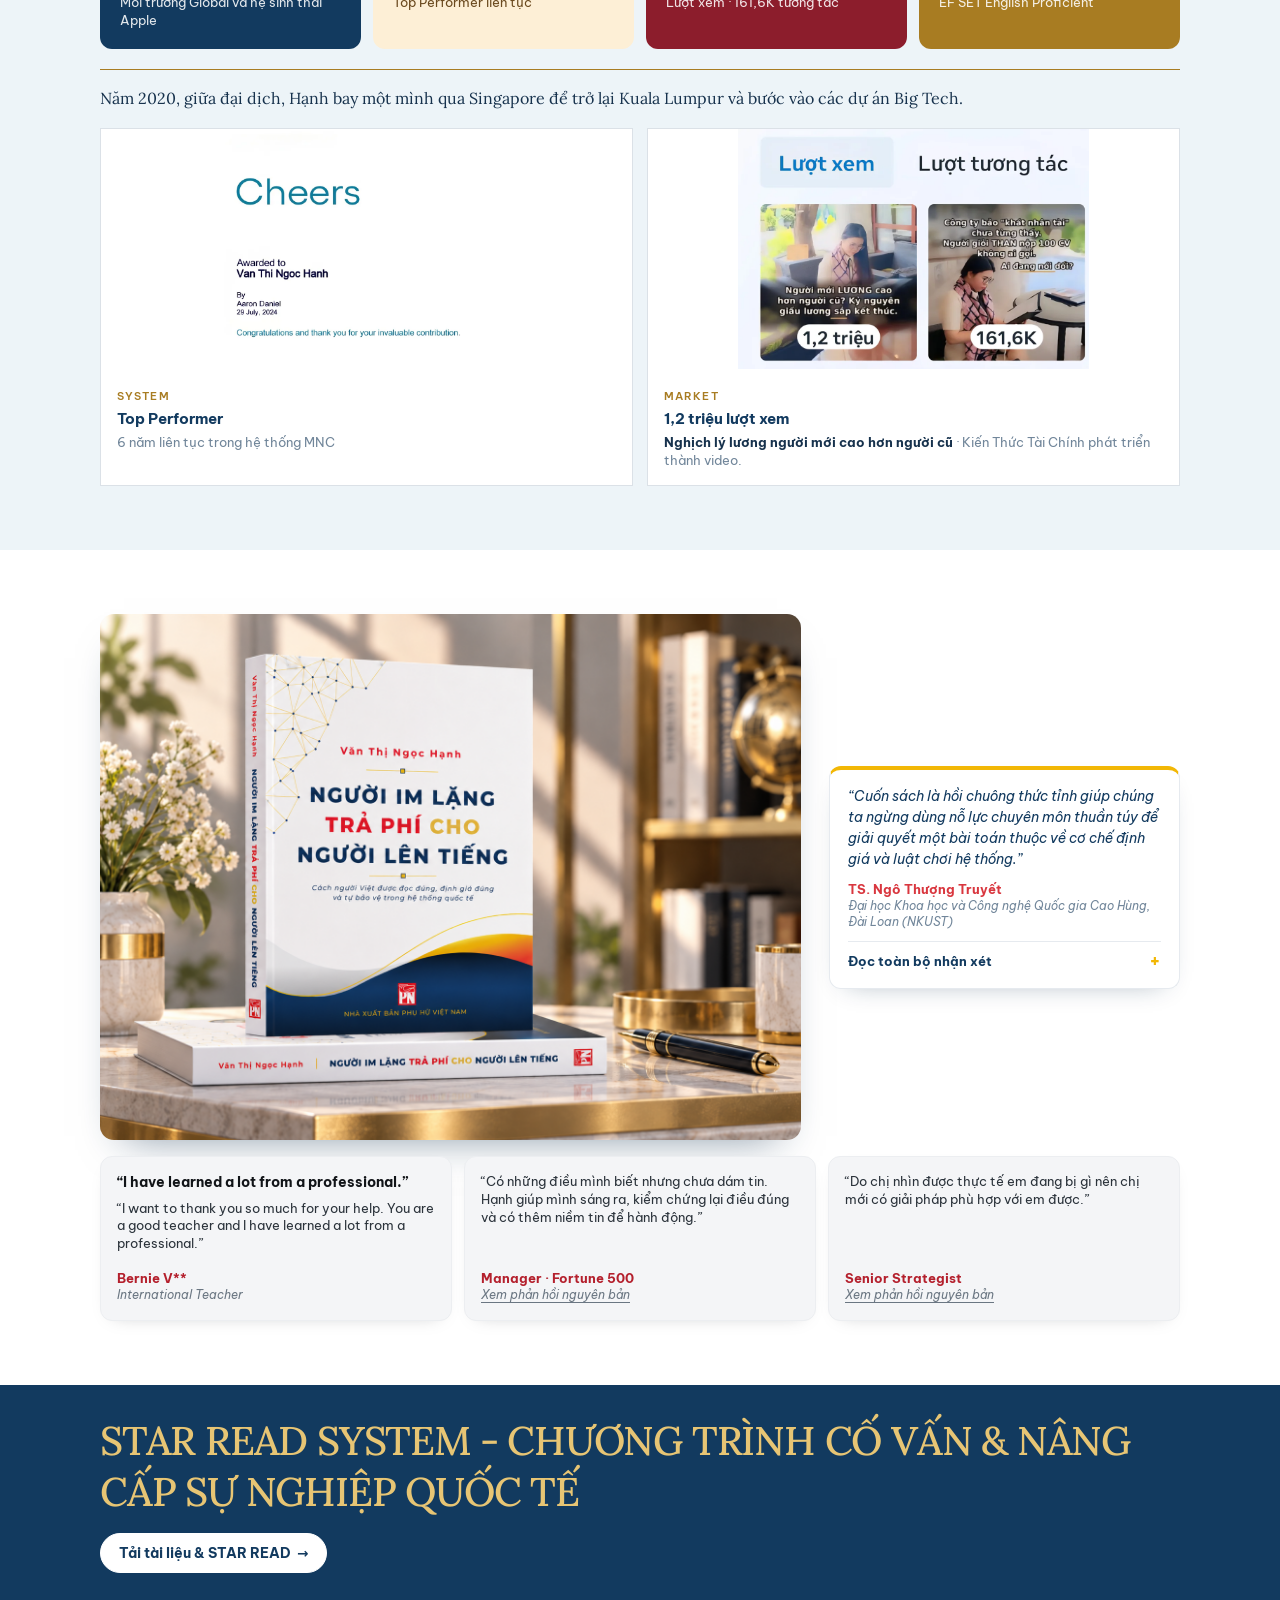
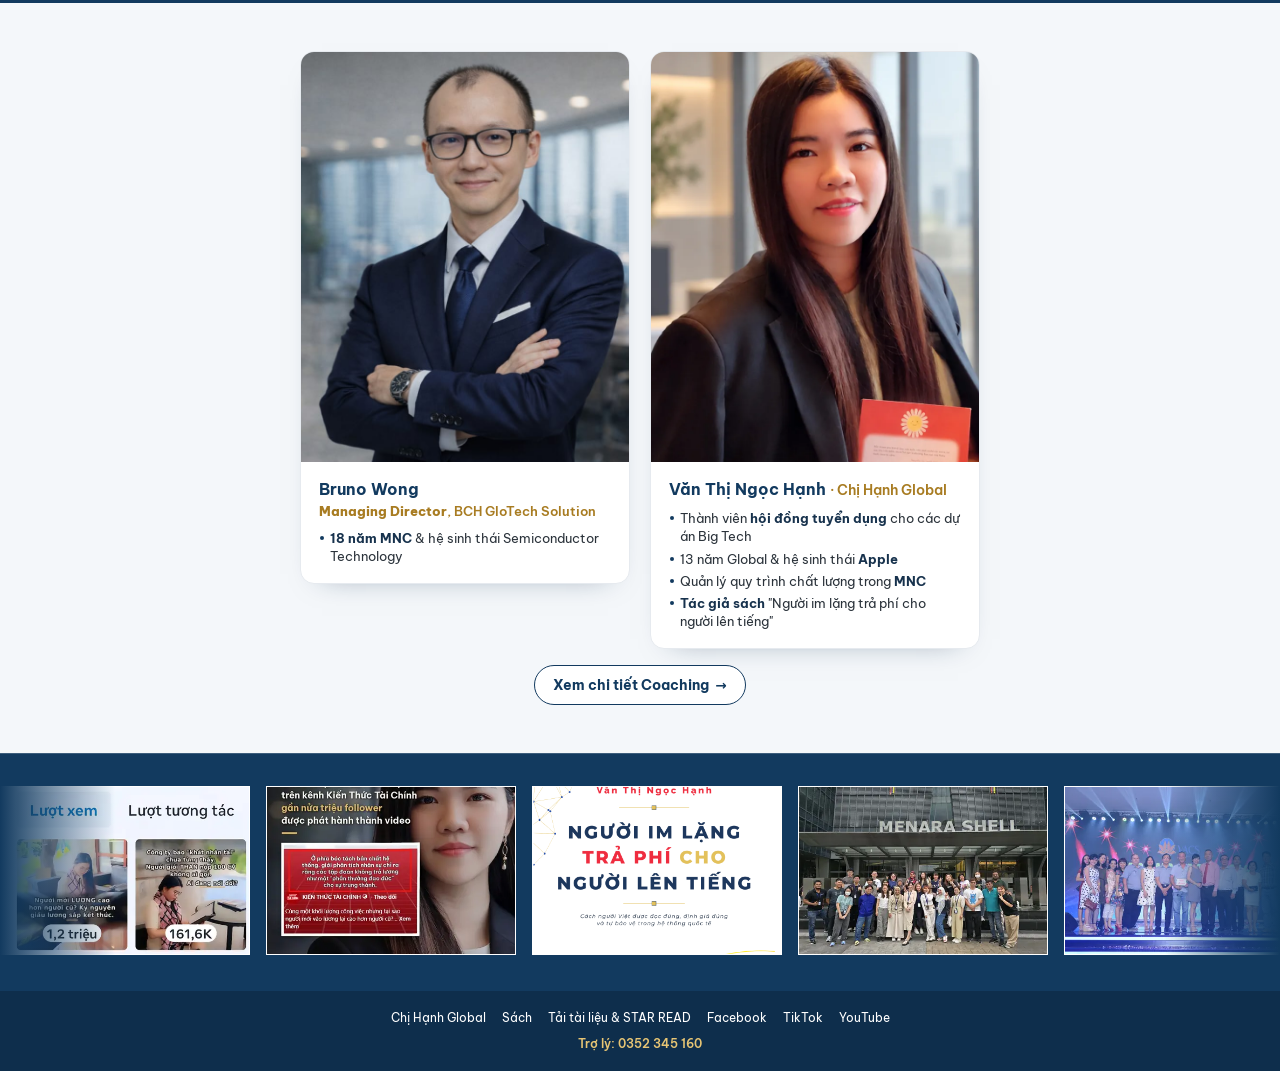
==== commit 7b2d13d3: "Update index.html" ====
--- a/index.html
+++ b/index.html
@@ -64,7 +64,7 @@
         letter-spacing: 0.16em;
         text-transform: uppercase;
       }
-      .gold { color: var(--gold); font-weight: 600; }
+      .gold { color: var(--gold); font-weight: 700; }
 
       /* nút */
       .btn {
@@ -104,7 +104,7 @@
       }
       .navbtn:hover { border-color: var(--navy); }
 
-      /* đầu trang: giữ nguyên logo và chữ cạnh logo như bản gốc */
+      /* đầu trang */
       .header {
         position: sticky;
         top: 0;
@@ -143,21 +143,17 @@
         gap: 6px;
         padding: 8px 16px 9px;
         border-top: 1px solid var(--line);
+        overflow-x: auto;
         scrollbar-width: none;
       }
       .mobile::-webkit-scrollbar { display: none; }
       .mobile .navbtn { padding: 0 9px; font-size: 11.5px; }
-      .mobile { overflow-x: auto; }
-
       .mobile .navbtn:last-child { background: var(--navy); border-color: var(--navy); color: #fff; }
 
-      /* hero */
+      /* hero: chỉ còn chân dung, canh giữa */
       .hero { padding: 22px 0 0; }
-      .hero-grid { display: grid; gap: 20px; }
-      .intro .eyebrow { color: #e08a1e; font-size: 10px; }
-      .intro p { margin: 0 0 10px; color: #111418; font-size: 14px; line-height: 1.5; font-style: italic; }
-      .intro p.eyebrow { font-style: normal; }
-      .intro p b { color: #111418; font-weight: 700; }
+      .hero-grid { display: grid; justify-items: center; }
+      .hero .eyebrow { text-align: center; }
       .pub {
         display: flex;
         align-items: center;
@@ -167,7 +163,6 @@
       }
       .pnlogo { flex: none; width: 26px; height: 32px; background: url("hinh2_mat_truoc_sach.png") no-repeat -203.2px -553.8px / 443.2px auto; }
       .pub span { font-size: 12.5px; font-weight: 600; color: var(--ink); }
-      .hero .btn { margin-top: 16px; }
       .portrait { margin: 0 auto; width: 100%; max-width: 340px; background: #fff; }
       .flap { position: relative; aspect-ratio: 760 / 1470; overflow: hidden; border-radius: 6px; box-shadow: 0 18px 40px -26px rgba(14, 46, 76, 0.55); }
       .flap img { position: absolute; width: 115.53%; max-width: none; height: auto; left: -9.21%; top: -19.05%; }
@@ -186,8 +181,8 @@
       /* STAR READ SYSTEM */
       .star-read { padding: 30px 0 32px; }
       .founder { margin: 0 0 18px; max-width: 820px; color: var(--ink); font-size: 14px; line-height: 1.5; }
-      .founder b { color: var(--navy); font-weight: 700; }
-      .srs-title { margin: 0 0 10px; color: var(--navy); font-size: 15px; font-weight: 700; letter-spacing: 0.04em; }
+      .founder b { color: var(--gold); font-weight: 700; }
+      .srs-title { margin: 0 0 10px; color: var(--gold); font-size: 15px; font-weight: 700; letter-spacing: 0.04em; }
       .srs { display: grid; gap: 10px; }
       .srs article { padding: 14px 16px; background: var(--wash); border-left: 3px solid var(--gold2); }
       .srs h3 { margin: 0 0 6px; color: var(--red); font-size: 14px; font-weight: 700; line-height: 1.35; }
@@ -210,6 +205,18 @@
         text-transform: uppercase;
       }
       .press b { color: var(--gold); }
+      /* điện thoại: ép 1 dòng, cỡ chữ tự co theo bề ngang màn hình */
+      @media (max-width: 799px) {
+        .press {
+          white-space: nowrap;
+          overflow: hidden;
+          letter-spacing: 0.03em;
+          font-size: clamp(7px, calc((100vw - 32px) / 42), 13px);
+        }
+      }
+      .press .p-red { color: var(--red); }
+      .press .p-navy { color: var(--navy); }
+      .press .p-gold { color: #a87c22; }
       .metrics { display: grid; grid-template-columns: 1fr 1fr; gap: 8px; }
       .metric { padding: 14px; border-radius: 12px; color: #fff; }
       .metric:nth-child(1) { background: #123a5f; }
@@ -228,8 +235,9 @@
       .proof-copy small { color: var(--gold); font-size: 11px; font-weight: 600; letter-spacing: 0.1em; text-transform: uppercase; }
       .proof-copy b { display: block; margin-top: 4px; color: var(--navy); font-size: 15px; font-weight: 700; line-height: 1.3; }
       .proof-copy p { margin: 5px 0 0; color: var(--muted); font-size: 12.5px; line-height: 1.42; }
-
-      /* sách: theo gam màu bìa (trắng, navy, đỏ, vàng) */
+      .proof-copy .hl { color: var(--ink); font-weight: 700; }
+
+      /* sách */
       .book { background: #fff; }
       .book-grid { display: grid; gap: 14px; align-items: center; }
       .mockup { margin: 0; border-radius: 14px; overflow: hidden; box-shadow: 0 20px 40px -24px rgba(14, 46, 76, 0.55); }
@@ -253,7 +261,6 @@
       details[open] summary:after { content: "−"; }
       .review { padding: 6px 0 0; color: var(--body); font-size: 12.5px; line-height: 1.5; }
       .review p { margin: 0 0 8px; }
-      /* lời chứng: giống thẻ feedback trang khóa học */
       .tgrid { display: grid; gap: 12px; margin-top: 16px; }
       .tc { margin: 0; background: #f4f5f7; border: 1px solid #eceef1; border-radius: 12px; padding: 16px; display: flex; flex-direction: column; gap: 8px; box-shadow: 0 6px 18px -14px rgba(17, 20, 24, 0.35); }
       .tc p { margin: 0; font-size: 12.5px; line-height: 1.42; color: #2b333b; }
@@ -262,7 +269,7 @@
       .tc figcaption a { color: #6a7682; text-underline-offset: 3px; }
       .tc .q { font-size: 13.5px; line-height: 1.35; font-weight: 700; color: #111418; }
 
-      /* STAR READ SYSTEM - chương trình */
+      /* chương trình */
       .offer { background: var(--navy); color: #fff; }
       .offer.section { padding: 30px 0; }
       .offer-cta { margin-top: 16px; }
@@ -270,7 +277,7 @@
       .offer .btn { background: #fff; color: var(--navy); border-color: #fff; }
       .offer .btn:hover { background: var(--gold2); border-color: var(--gold2); }
 
-      /* người tham vấn: 2 cột có ảnh */
+      /* người tham vấn */
       .adv-sec { padding: 28px 0 30px; background: #f4f7fa; }
       .adv { display: grid; grid-template-columns: 1fr 1fr; gap: 10px; align-items: start; }
       .pcard { background: #fff; border: 1px solid #e6eaef; border-radius: 14px; overflow: hidden; box-shadow: 0 12px 28px -22px rgba(14, 46, 76, 0.5); }
@@ -289,7 +296,8 @@
       .pcard li::before { content: ""; position: absolute; left: 1px; top: 0.55em; width: 4px; height: 4px; border-radius: 50%; background: var(--navy); }
       .pcard li b { font-weight: 700; color: var(--ink); }
       .adv-cta { display: flex; justify-content: center; margin-top: 16px; }
-      /* dải ảnh chạy cuối trang */
+
+      /* dải ảnh chạy */
       .ribbon { position: relative; overflow: hidden; padding: 18px 0 20px; background: var(--navy); border-top: 1px solid rgba(255, 255, 255, 0.18); }
       .ribbon:after {
         content: "";
@@ -304,23 +312,17 @@
       .track img.cover-strip { object-position: 50% 44%; }
       @keyframes slide { from { transform: translate3d(0, 0, 0); } to { transform: translate3d(-50%, 0, 0); } }
 
-      footer { padding: 22px 0 84px; background: var(--deep); color: rgba(255, 255, 255, 0.66); font-size: 12px; line-height: 1.5; }
-      .links { display: flex; flex-wrap: wrap; gap: 10px 18px; margin-bottom: 12px; }
+      /* chân trang: khung gọn, ôm sát chữ */
+      footer {
+        padding: 14px 0 calc(14px + env(safe-area-inset-bottom));
+        background: var(--deep);
+        color: var(--gold2);
+        font-size: 12px;
+        line-height: 1.5;
+      }
+      .links { display: flex; flex-wrap: wrap; justify-content: center; gap: 6px 16px; margin-bottom: 8px; }
       .links a { text-decoration: none; color: #fff; }
-
-      .sticky {
-        position: fixed;
-        left: 0;
-        right: 0;
-        bottom: 0;
-        z-index: 55;
-        padding: 8px 12px calc(8px + env(safe-area-inset-bottom));
-        background: rgba(14, 46, 76, 0.97);
-        transform: translateY(110%);
-        transition: 0.3s;
-      }
-      .sticky.show { transform: none; }
-      .sticky a { display: flex; align-items: center; justify-content: center; min-height: 44px; color: #fff; text-decoration: none; font-size: 13px; font-weight: 600; }
+      .foot-line { color: var(--gold2); font-weight: 600; text-align: center; }
 
       .reveal { opacity: 0; transform: translateY(8px); transition: opacity 0.6s, transform 0.6s; }
       .reveal.in { opacity: 1; transform: none; }
@@ -340,15 +342,12 @@
         .brand strong { font-size: 12px; }
         .brand small { font-size: 10px; }
         .hero { padding: 48px 0 0; }
-        .hero-grid { grid-template-columns: 1.05fr 0.95fr; align-items: center; gap: 56px; }
-        .intro p { font-size: 15px; }
         .portrait { max-width: 360px; }
         .star-read { padding: 48px 0; }
         .founder { font-size: 15px; }
         .srs { grid-template-columns: 1fr 1fr; gap: 14px; }
         .srs article { padding: 18px 20px; }
-        .metrics { grid-template-columns: repeat(4, 1fr); }
-        .metrics { gap: 12px; }
+        .metrics { grid-template-columns: repeat(4, 1fr); gap: 12px; }
         .metric { padding: 20px; }
         .metric b { font-size: 2rem; }
         .proofs { grid-template-columns: repeat(2, 1fr); gap: 14px; }
@@ -366,8 +365,7 @@
         .track { gap: 16px; }
         .track figure { width: 250px; }
         .track img { height: 167px; }
-        .sticky { left: auto; right: 24px; bottom: 24px; width: 300px; padding: 0; }
-        footer { padding-bottom: 28px; }
+        footer { padding: 18px 0; }
       }
     </style>
   </head>
@@ -393,19 +391,10 @@
     </header>
 
     <main id="top">
-      <!-- 1. Giới thiệu -->
+      <!-- 1. Chân dung -->
       <section class="hero">
         <div class="shell hero-grid">
-          <div class="intro reveal">
-            <p class="eyebrow">Career Strategist · Book Author</p>
-            <p>
-              <b>Văn Thị Ngọc Hạnh</b>, còn gọi là <b>Chị Hạnh Global</b>, là chiến lược gia nghề nghiệp, người giải mã cơ chế hệ thống để người Việt được đọc đúng và định giá đúng trong môi trường quốc tế.
-            </p>
-            <p>
-              Chị có hơn 13 năm làm việc trong môi trường đa quốc gia. Sau khi trở thành nhân sự xuất sắc, chị là thành viên của <b>hội đồng tuyển dụng</b> cho các dự án thuộc hệ sinh thái <b>Big Tech</b>. Chính vị trí ở phía bên kia bàn tuyển dụng đã cho chị góc nhìn nội bộ để phát hiện những điểm khiến người Việt có năng lực bị định giá sai trong tổ chức.
-            </p>
-            <a class="btn" href="khoa-hoc.html">Tải tài liệu &amp; STAR READ&nbsp; →</a>
-          </div>
+          <p class="eyebrow reveal">Career Strategist · Book Author</p>
           <figure class="portrait reveal">
             <div class="flap"><img src="hinh1_tay_gap_ben_phai.png" alt="Tay gấp bìa trước sách: Văn Thị Ngọc Hạnh" width="878" height="2493" fetchpriority="high" decoding="async" /></div>
             <div class="pub">
@@ -451,7 +440,7 @@
       <!-- 3. Thành tích trong MNC -->
       <section class="section achieve" id="background">
         <div class="shell">
-          <p class="press reveal"><b>Public record</b> &nbsp;·&nbsp; NXB Phụ nữ Việt Nam &nbsp;·&nbsp; Kiến Thức Tài Chính &nbsp;·&nbsp; Amazon KDP</p>
+          <p class="press reveal"><b>Public record</b> &nbsp;·&nbsp; <span class="p-red">NXB Phụ nữ Việt Nam</span> &nbsp;·&nbsp; <span class="p-navy">Kiến Thức Tài Chính</span> &nbsp;·&nbsp; <span class="p-gold">Amazon KDP</span></p>
           <div class="metrics reveal">
             <div class="metric"><b>13 NĂM</b><span>Môi trường Global và hệ sinh thái Apple</span></div>
             <div class="metric"><b>6 NĂM</b><span>Top Performer liên tục</span></div>
@@ -462,11 +451,11 @@
           <div class="proofs">
             <article class="proof reveal">
               <img src="cheers-award.webp" alt="Cheers Award trao cho Văn Thị Ngọc Hạnh" loading="lazy" />
-              <div class="proof-copy"><small>System</small><b>Top Performer</b><p>Productivity &amp; Quality · 6 năm liên tục</p></div>
+              <div class="proof-copy"><small>System</small><b>Top Performer</b><p>6 năm liên tục trong hệ thống MNC</p></div>
             </article>
             <article class="proof reveal">
               <img src="1-2-trieu-luot-xem.webp" alt="Bài viết đạt 1,2 triệu lượt xem" loading="lazy" />
-              <div class="proof-copy"><small>Market</small><b>1,2 triệu lượt xem</b><p>161,6K tương tác · Kiến Thức Tài Chính phát triển thành video.</p></div>
+              <div class="proof-copy"><small>Market</small><b>1,2 triệu lượt xem</b><p><strong class="hl">Nghịch lý lương người mới cao hơn người cũ</strong> · Kiến Thức Tài Chính phát triển thành video.</p></div>
             </article>
           </div>
         </div>
@@ -566,30 +555,31 @@
           ><a href="https://www.tiktok.com/@chihanh.global">TikTok</a
           ><a href="https://www.youtube.com/@ChiHanh_Global">YouTube</a>
         </div>
-        <div>Chị Hạnh Global · Career Strategist · Book Author · Trợ lý: 0352 345 160</div>
+        <div class="foot-line">Trợ lý: 0352 345 160</div>
       </div>
     </footer>
 
-    <div class="sticky" aria-hidden="true">
-      <a href="khoa-hoc.html">Tải tài liệu &amp; STAR READ&nbsp; →</a>
-    </div>
-
     <script>
-      const s = document.querySelector(".sticky"),
-        h = document.querySelector(".hero"),
-        a = document.querySelector("#apply");
-      const u = () => {
-        const v = scrollY > h.offsetHeight * 0.72 && a.getBoundingClientRect().top > innerHeight * 0.7;
-        s.classList.toggle("show", v);
-        s.setAttribute("aria-hidden", String(!v));
-      };
-      addEventListener("scroll", u, { passive: true });
-      u();
       const io = new IntersectionObserver(
         (es) => es.forEach((e) => { if (e.isIntersecting) { e.target.classList.add("in"); io.unobserve(e.target); } }),
         { threshold: 0.08 }
       );
       document.querySelectorAll(".reveal").forEach((e) => io.observe(e));
+      // co chữ dòng Public record cho vừa đúng 1 dòng trên điện thoại
+      const press = document.querySelector(".press");
+      const fitPress = () => {
+        if (!press) return;
+        press.style.fontSize = "";
+        if (innerWidth >= 800) return;
+        let size = parseFloat(getComputedStyle(press).fontSize);
+        while (press.scrollWidth > press.clientWidth && size > 7) {
+          size -= 0.25;
+          press.style.fontSize = size + "px";
+        }
+      };
+      addEventListener("resize", fitPress);
+      if (document.fonts && document.fonts.ready) document.fonts.ready.then(fitPress);
+      fitPress();
       const track = document.getElementById("track");
       if (track && !matchMedia("(prefers-reduced-motion: reduce)").matches) {
         track.innerHTML += track.innerHTML;
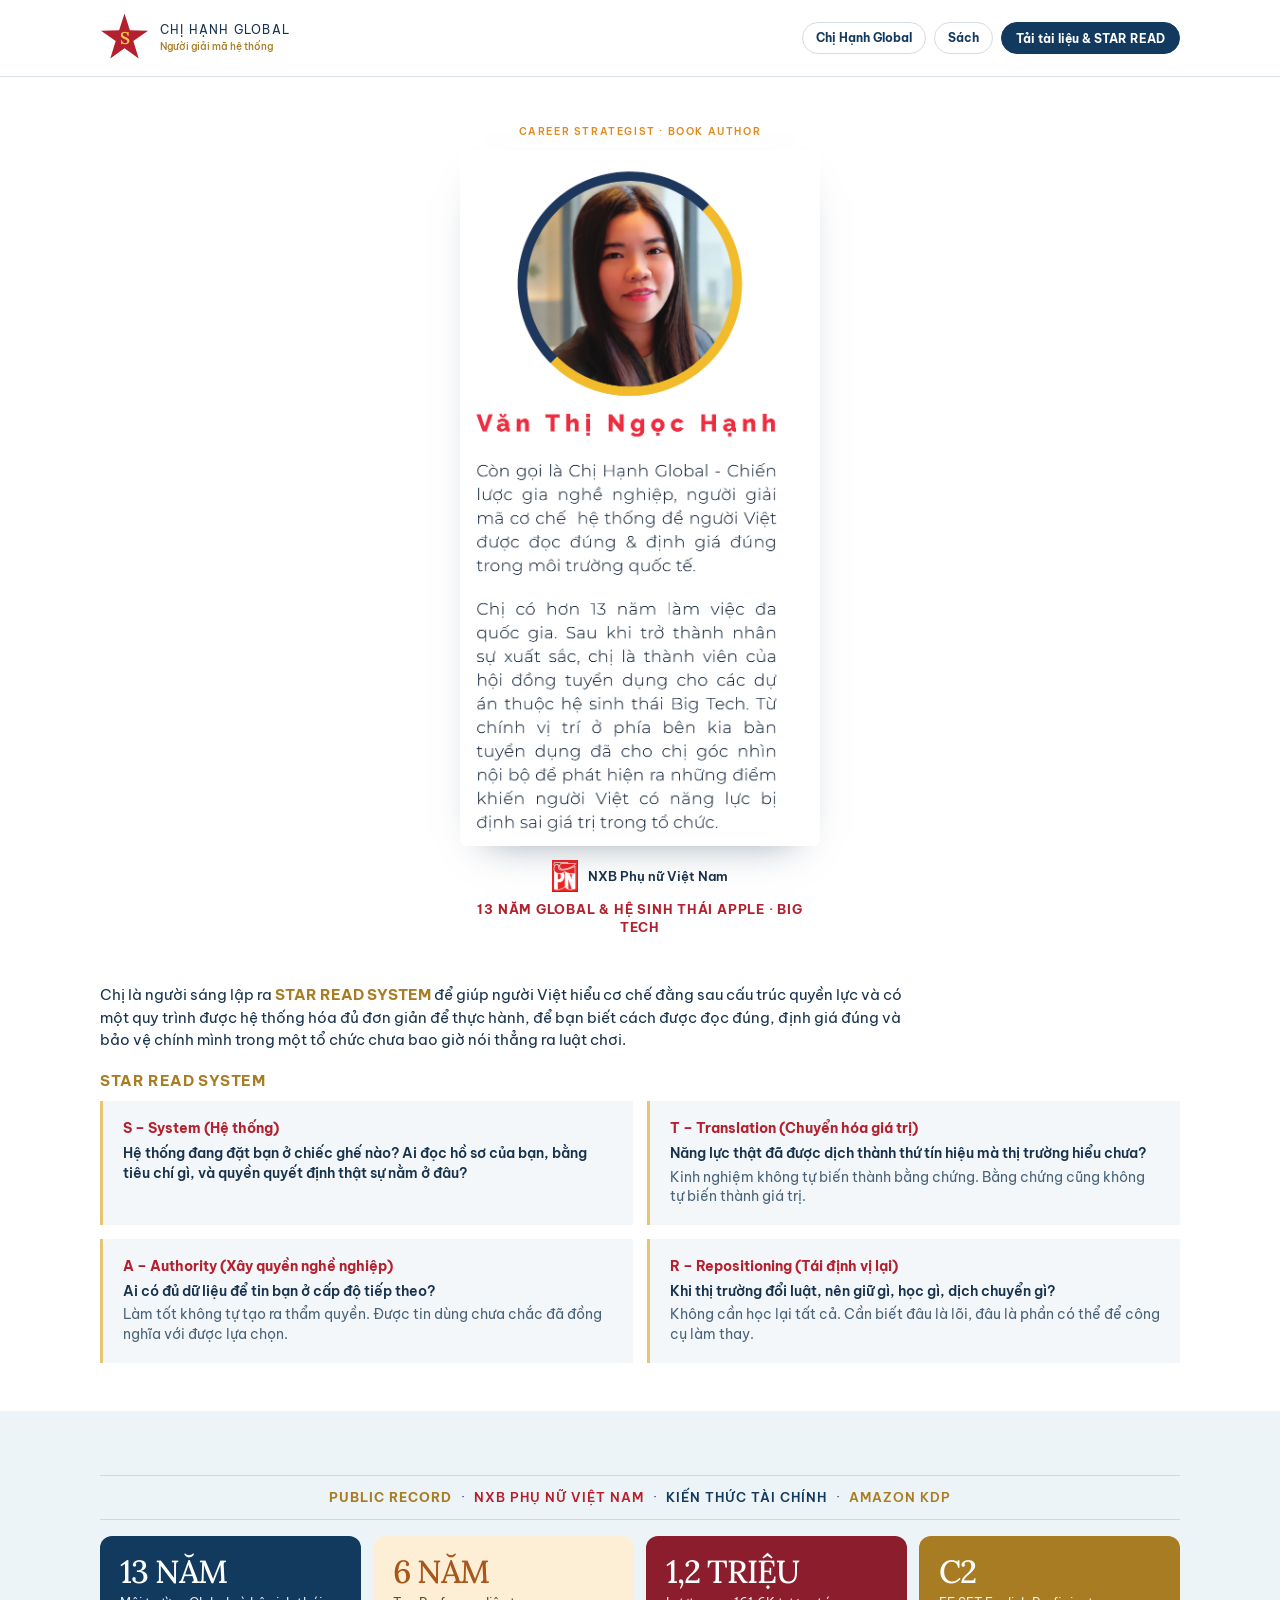
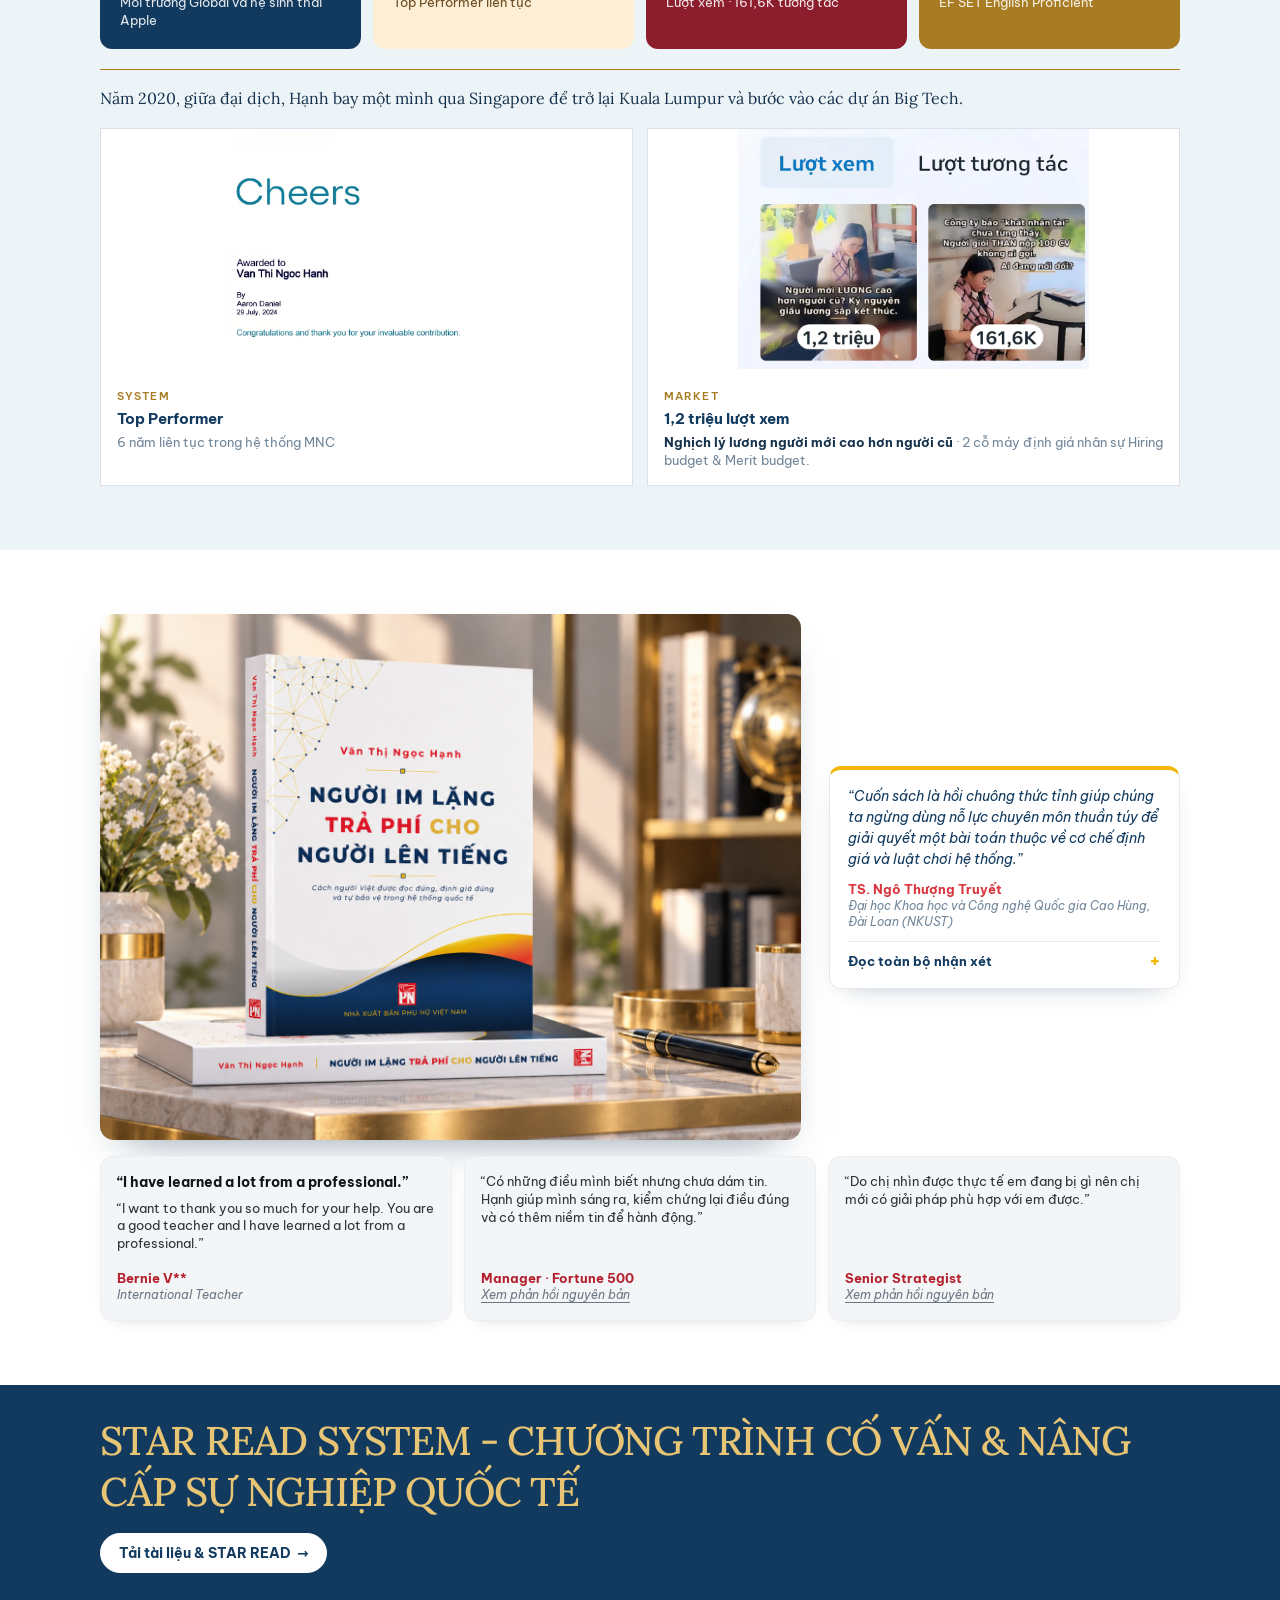
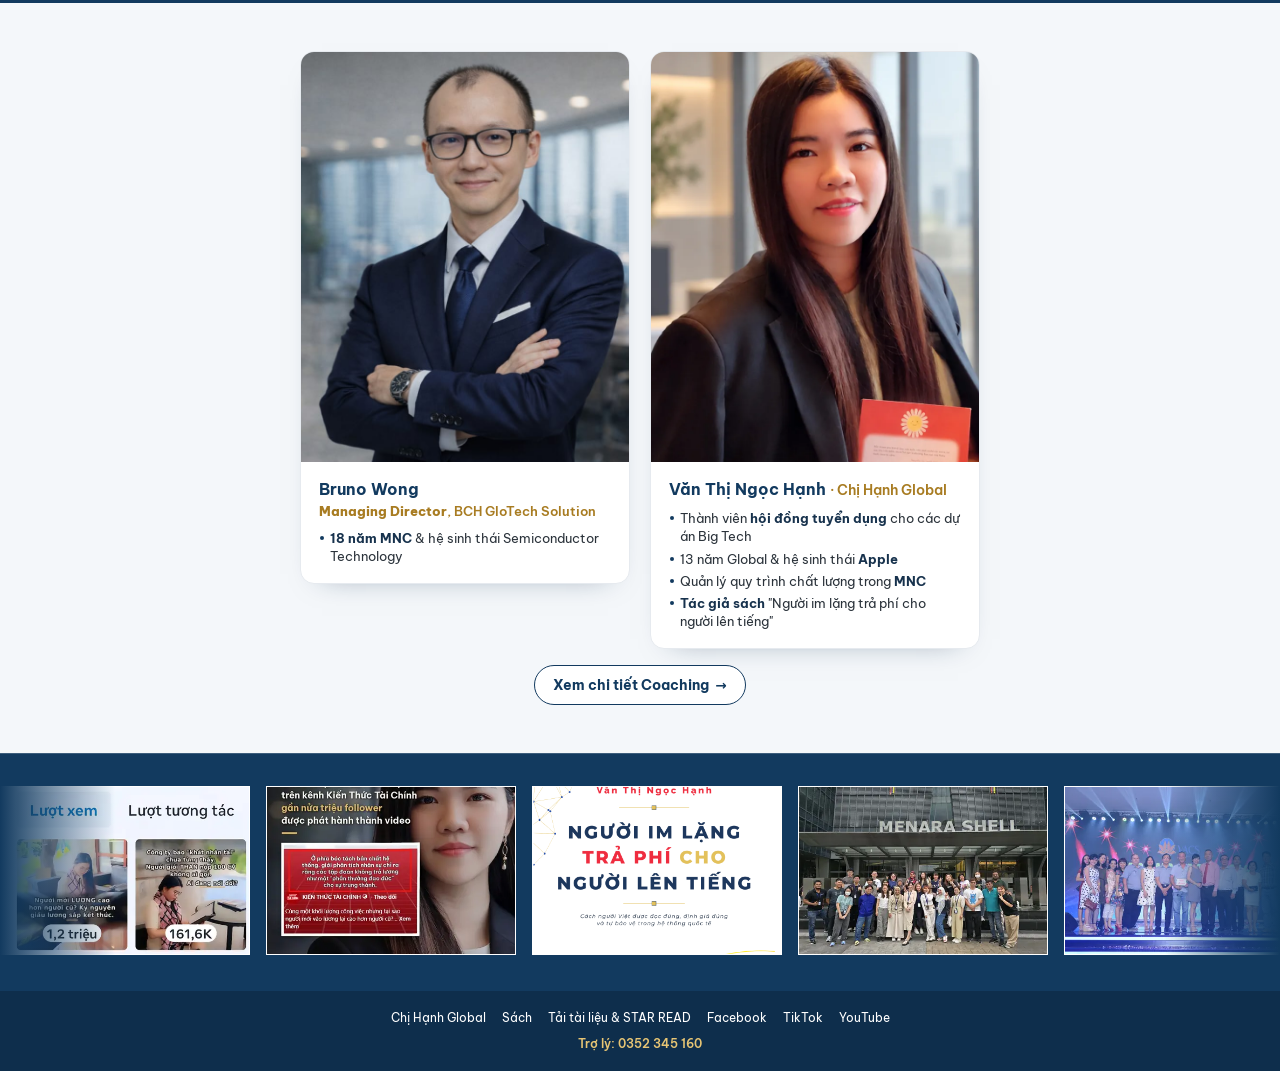
==== commit db7e3ec7: "Update index.html" ====
--- a/index.html
+++ b/index.html
@@ -455,7 +455,7 @@
             </article>
             <article class="proof reveal">
               <img src="1-2-trieu-luot-xem.webp" alt="Bài viết đạt 1,2 triệu lượt xem" loading="lazy" />
-              <div class="proof-copy"><small>Market</small><b>1,2 triệu lượt xem</b><p><strong class="hl">Nghịch lý lương người mới cao hơn người cũ</strong> · Kiến Thức Tài Chính phát triển thành video.</p></div>
+              <div class="proof-copy"><small>Market</small><b>1,2 triệu lượt xem</b><p><strong class="hl">Nghịch lý lương người mới cao hơn người cũ</strong> · 2 cỗ máy định giá nhân sự Hiring budget & Merit budget.</p></div>
             </article>
           </div>
         </div>
